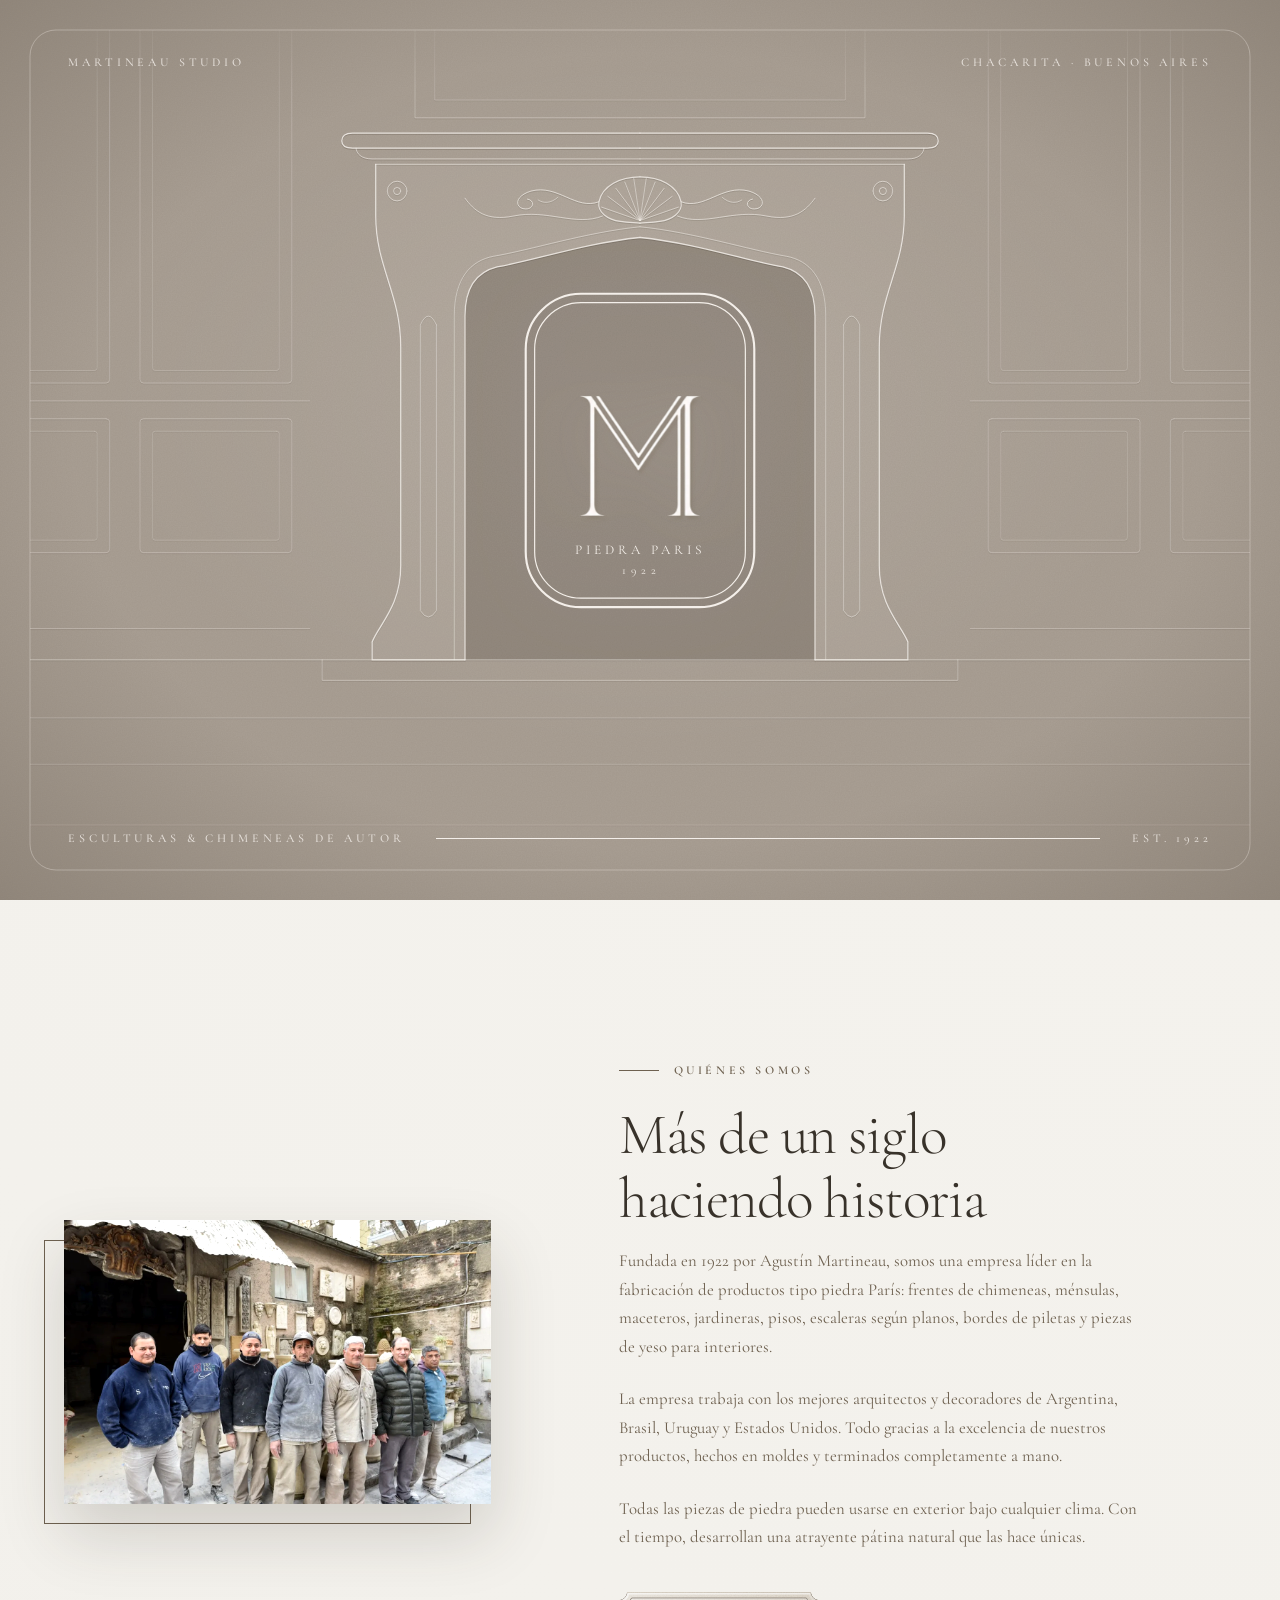
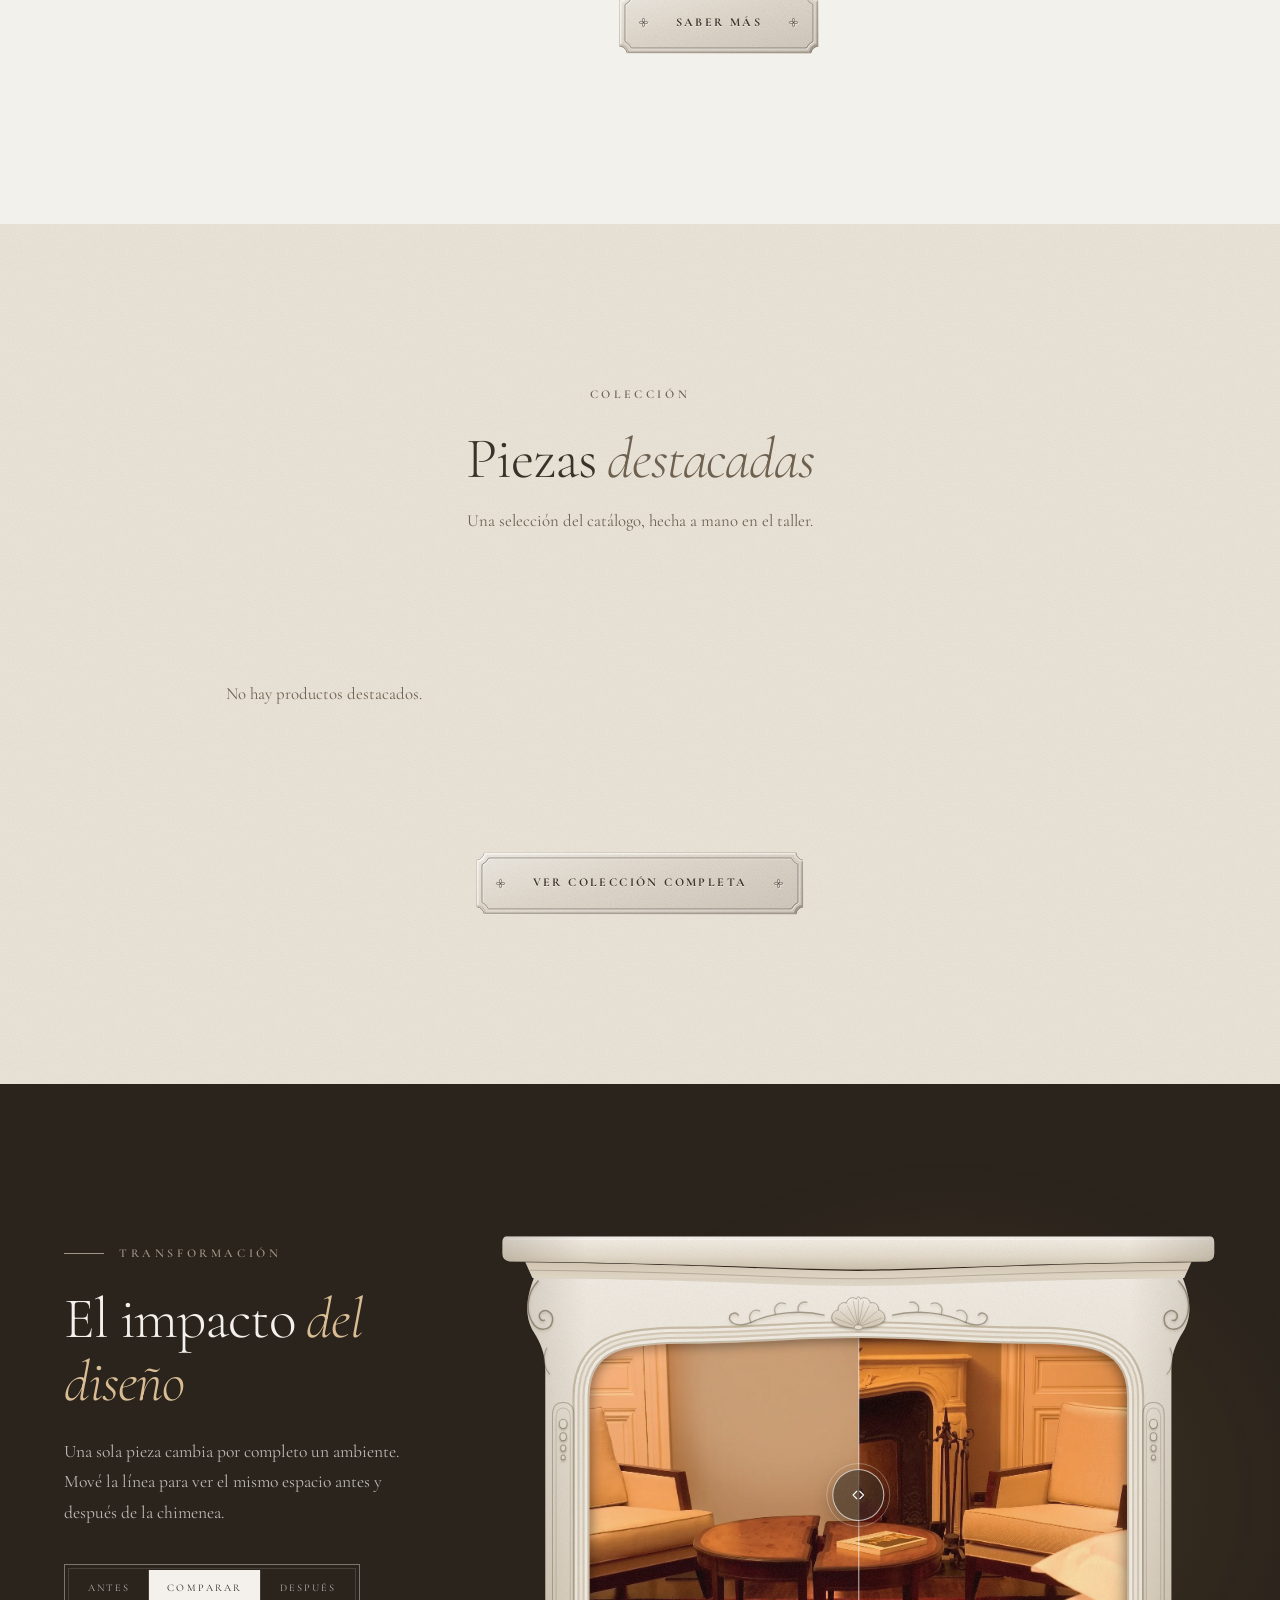
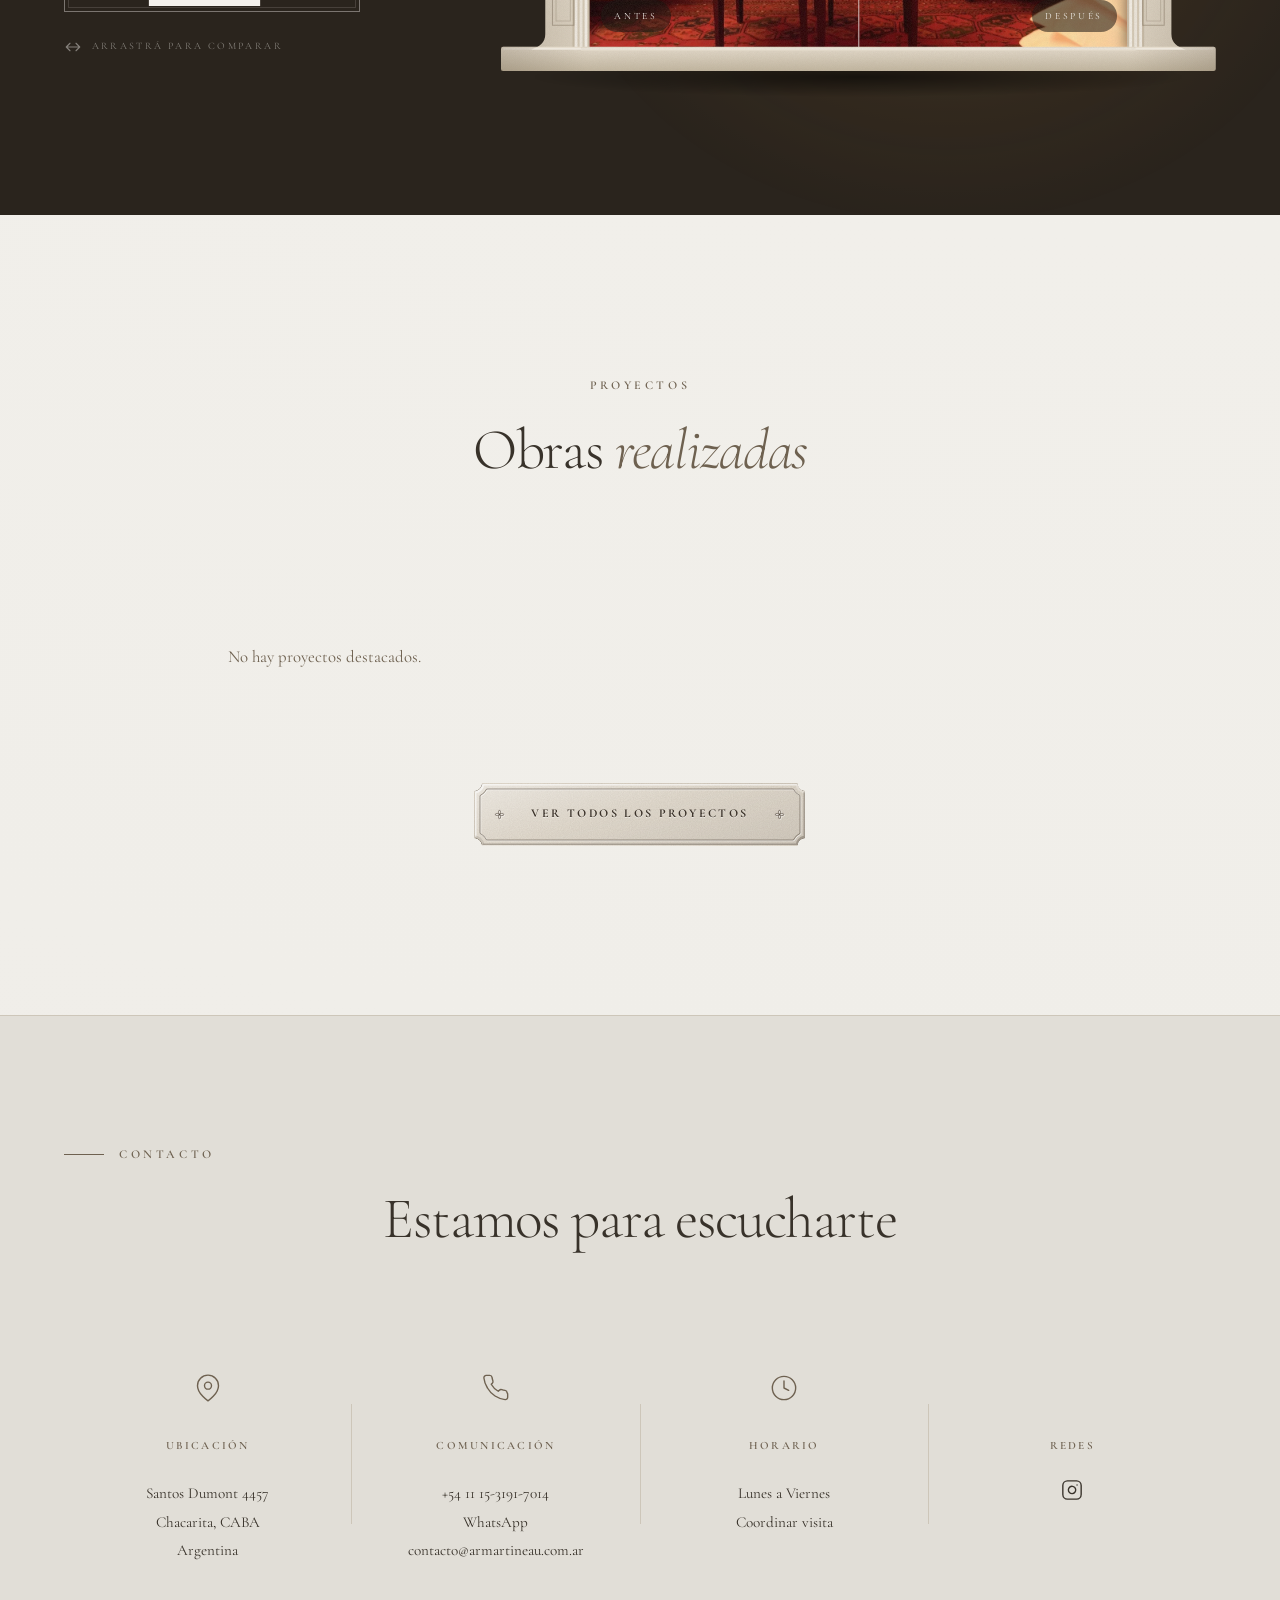
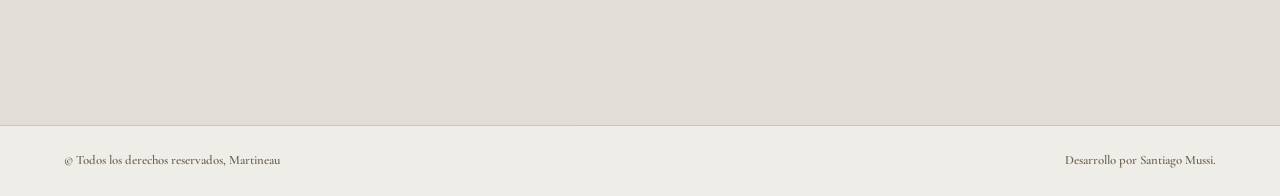
==== index.html @ 3bb23c1a "fuente" ====
<!DOCTYPE html>
<html lang="es">

<head>
  <meta charset="UTF-8">
  <meta name="viewport" content="width=device-width, initial-scale=1.0">
  <meta name="description"
    content="Estudio de diseño especializado en esculturas y chimeneas de autor. Diseño, fabricación e instalación de piezas únicas.">
  <title>Martineau Studio — Esculturas & Chimeneas de Autor</title>

  <!-- Favicon -->
  <link rel="icon" type="image/x-icon" href="/favicon.ico?v=2">
  <link rel="icon" type="image/png" sizes="32x32" href="/assets/favicon-32.png?v=2">
  <link rel="icon" type="image/png" sizes="16x16" href="/assets/favicon-16.png?v=2">
  <link rel="apple-touch-icon" sizes="180x180" href="/assets/apple-touch-icon.png?v=2">

  <!-- Fuentes -->
  <link rel="preconnect" href="https://fonts.googleapis.com">
  <link rel="preconnect" href="https://fonts.gstatic.com" crossorigin>
  <link
    href="https://fonts.googleapis.com/css2?family=Cormorant+Garamond:ital,wght@0,300;0,400;0,500;0,600;0,700;1,300;1,400;1,500;1,600;1,700&display=swap"
    rel="stylesheet">

  <!-- Estilos -->
  <link rel="stylesheet" href="styles.css?v=63">
  <meta author="Santiago Mussi" url="www.santimussi.com">
</head>

<body>
  <!-- Loader / Splash — "relieve": la pantalla es un bloque de piedra tallado.
       Las vetas/surcos (generados abajo según el tamaño de pantalla) nacen del logo
       y se abren hacia los bordes esquivándolo; la M se talla con un barrido de
       gubia y después toma volumen con su sombra. Al salir, el molde se abre. -->
  <div class="loader-wrapper">
    <div class="loader-panel loader-panel-l" aria-hidden="true"></div>
    <div class="loader-panel loader-panel-r" aria-hidden="true"></div>

    <svg class="loader-relief" aria-hidden="true"></svg>

    <svg class="loader-frame" aria-hidden="true">
      <rect class="lg-line" x="0" y="0" width="100%" height="100%" rx="26" pathLength="1" />
    </svg>

    <div class="loader-meta" aria-hidden="true">
      <span class="lm lm-tl">Martineau Studio</span>
      <span class="lm lm-tr">Chacarita · Buenos Aires</span>
      <div class="lm-bottom">
        <span class="lm lm-bl">Esculturas &amp; Chimeneas de Autor</span>
        <span class="lm-progress"><i></i></span>
        <span class="lm lm-br">Est. 1922</span>
      </div>
    </div>

    <div class="loader-mark">
      <svg class="loader-logo" viewBox="0 0 280 375" fill="none" stroke="#F4EFEA" stroke-linecap="round"
        stroke-linejoin="round" xmlns="http://www.w3.org/2000/svg" role="img"
        aria-label="Martineau — Piedra París 1922">
        <defs>
          <!-- Barrido de gubia: un frente diagonal de borde suave que descubre la M -->
          <linearGradient id="lgTallaGrad" gradientUnits="userSpaceOnUse" x1="-110" y1="0" x2="0" y2="0">
            <stop offset="0" stop-color="#fff" />
            <stop offset="1" stop-color="#fff" stop-opacity="0" />
          </linearGradient>
          <mask id="lgTallaMask" maskUnits="userSpaceOnUse" x="0" y="0" width="280" height="375">
            <g transform="rotate(-24 140 187)">
              <rect class="lg-talla" x="-1000" y="-200" width="1100" height="775" fill="url(#lgTallaGrad)" />
            </g>
          </mask>
          <!-- La sombra que le da volumen de relieve una vez tallada -->
          <filter id="lgSombra" x="-10%" y="-10%" width="120%" height="120%">
            <feColorMatrix type="matrix" values="0 0 0 0 0.24  0 0 0 0 0.2  0 0 0 0 0.15  0 0 0 0.6 0" />
            <feGaussianBlur stdDeviation="1.6" />
          </filter>
        </defs>
        <rect class="lg-line lg-frame-o" x="12" y="12" width="256" height="351" rx="62" pathLength="1"
          stroke-width="2.4" />
        <rect class="lg-line lg-frame-i" x="22" y="22" width="236" height="331" rx="52" pathLength="1"
          stroke-width="1.3" />
        <g mask="url(#lgTallaMask)">
          <image class="lg-m-sombra" href="assets/logo-m.webp?v=2" x="57.5" y="99.5" width="170" height="183"
            preserveAspectRatio="xMidYMid meet" filter="url(#lgSombra)" />
          <image class="lg-m-img" href="assets/logo-m.webp?v=2" x="55" y="96" width="170" height="183"
            preserveAspectRatio="xMidYMid meet" />
        </g>
        <text class="lg-cap lg-cap-name" x="141" y="303" text-anchor="middle" stroke="none" fill="#F4EFEA">PIEDRA
          PARIS</text>
        <text class="lg-cap lg-cap-year" x="142" y="326" text-anchor="middle" stroke="none" fill="#F4EFEA">1922</text>
      </svg>
    </div>
  </div>
  <script>
    /* Relieve del splash: una chimenea Luis XV de la casa dibujada en línea fina,
       en alzado, con la boiserie, el trumeau y el piso completando la pantalla.
       El logo queda dentro de la boca de la chimenea. Se genera según el tamaño
       de pantalla; las coordenadas están en unidades del logo (280 × 375),
       con el centro del logo en (0, 0). */
    (function () {
      var loader = document.querySelector('.loader-wrapper');
      var svg = loader && loader.querySelector('.loader-relief');
      if (!svg) return;
      var NS = 'http://www.w3.org/2000/svg';

      function nodo(padre, tag, attrs) {
        var el = document.createElementNS(NS, tag);
        for (var k in attrs) el.setAttribute(k, attrs[k]);
        padre.appendChild(el);
        return el;
      }

      function rr(x, y, w, h, r) {
        return 'M' + (x + r) + ' ' + y + 'H' + (x + w - r) + 'Q' + (x + w) + ' ' + y + ' ' + (x + w) + ' ' + (y + r) +
          'V' + (y + h - r) + 'Q' + (x + w) + ' ' + (y + h) + ' ' + (x + w - r) + ' ' + (y + h) +
          'H' + (x + r) + 'Q' + x + ' ' + (y + h) + ' ' + x + ' ' + (y + h - r) +
          'V' + (y + r) + 'Q' + x + ' ' + y + ' ' + (x + r) + ' ' + y + 'Z';
      }

      function build(animar) {
        var W = loader.clientWidth, H = loader.clientHeight;
        var lw = Math.min(Math.max(118, W * 0.34), 250);
        var k = lw / 280;
        var X = W / 2 / k + 20, Y = H / 2 / k + 20;

        svg.setAttribute('viewBox', '0 0 ' + W + ' ' + H);
        svg.classList.toggle('sin-anim', !animar);
        svg.textContent = '';

        var g = nodo(svg, 'g', { transform: 'translate(' + W / 2 + ' ' + H / 2 + ') scale(' + k + ')' });
        var der = nodo(g, 'g', {});
        var izq = nodo(g, 'g', { transform: 'scale(-1 1)' });

        // Todo es simétrico: se dibuja la mitad derecha y se espeja
        function linea(d, op, delay, dur, ancho) {
          [der, izq].forEach(function (lado) {
            var p = nodo(lado, 'path', {
              d: d, pathLength: 1, 'stroke-opacity': op, 'stroke-width': ancho || 1,
              'vector-effect': 'non-scaling-stroke'
            });
            p.style.animationDelay = delay + 's';
            if (dur) p.style.animationDuration = dur + 's';
          });
        }
        // Los rellenos van enteros (no espejados) para que no quede una junta al medio
        function relleno(d, color, delay) {
          var p = nodo(der, 'path', { d: d, fill: color, 'class': 'rl-fill' });
          p.style.animationDelay = delay + 's';
        }

        // — Pared: boiserie con paneles altos y bajos, zócalo y cornisa —
        var y0 = -700, yRail = -55;
        var yTop = Math.max(y0 + 20, -Y);
        for (var x = 390, i = 0; x < X; x += 204, i++) {
          var dl = 0.1 + i * 0.12;
          linea(rr(x, yTop, 170, yRail - 20 - yTop, 4), 0.3, dl, 1.6);
          linea(rr(x + 14, yTop + 14, 142, yRail - 48 - yTop, 3), 0.2, dl + 0.1, 1.6);
          linea(rr(x, yRail + 20, 170, 150, 4), 0.3, dl + 0.05, 1.4);
          linea(rr(x + 14, yRail + 34, 142, 122, 3), 0.2, dl + 0.15, 1.4);
        }
        linea('M370 ' + yRail + 'H' + X, 0.3, 0.05, 1.8);
        linea('M370 200H' + X, 0.3, 0.1, 1.8);
        if (-Y < y0) linea('M0 ' + y0 + 'H' + X + 'M0 ' + (y0 - 12) + 'H' + X, 0.3, 0.05, 1.8);

        // — Piso: el hogar y las tablas en perspectiva —
        linea('M0 235H' + X, 0.45, 0, 1.8);
        linea('M0 258H356V235', 0.4, 0.15, 1.2);
        [300, 352, 420, 505, 610, 740, 900].forEach(function (y, n) {
          if (y < Y) linea('M0 ' + y + 'H' + X, 0.22 - n * 0.02, 0.2 + n * 0.08, 1.8);
        });

        // — Trumeau (espejo) sobre la chimenea —
        linea('M0 -372H252V-760C252 -812 150 -806 62 -836C40 -843 20 -856 0 -856', 0.38, 0.35, 1.6);
        linea('M0 -392H230V-750C230 -792 140 -786 58 -812C38 -818 18 -830 0 -830', 0.24, 0.45, 1.6);

        // — Chimenea: volumen de piedra y boca más oscura —
        var boca = 'V-150C196 -185 180 -200 160 -205C120 -212 60 -232 0 -238' +
          'C-60 -232 -120 -212 -160 -205C-180 -200 -196 -185 -196 -150';
        relleno('M-296 -320H296V-262C296 -205 268 -175 268 -115V130C268 175 292 195 300 215V235H196' + boca +
          'V235H-300V215C-292 195 -268 175 -268 130V-115C-268 -175 -296 -205 -296 -262Z',
          'rgba(244, 239, 234, 0.09)', 1.1);
        relleno('M-196 235H196' + boca + 'Z', 'rgba(46, 38, 29, 0.16)', 1.1);

        // Repisa: tabla con canto redondeado, media caña y filete
        linea('M0 -355H322Q334 -355 334 -346Q334 -338 322 -338H0', 0.85, 0.3, 1.1, 1.3);
        linea('M0 -326H300C312 -326 318 -332 318 -338', 0.6, 0.4, 1);
        linea('M0 -320H296', 0.6, 0.45, 1);
        // Pierna: contorno exterior en S con el pie abierto
        linea('M296 -320V-262C296 -205 268 -175 268 -115V130C268 175 292 195 300 215V235H196', 0.85, 0.5, 1.2, 1.3);
        // Boca y su moldura paralela
        linea('M196 235V-150C196 -185 180 -200 160 -205C120 -212 60 -232 0 -238', 0.85, 0.55, 1.2, 1.3);
        linea('M208 235V-150C208 -192 190 -212 164 -217C122 -224 60 -244 0 -250', 0.5, 0.65, 1.2);
        // Panel rehundido de la pierna y roseta del capitel
        linea('M228 -140Q237 -160 246 -140V180Q237 194 228 180Z', 0.45, 0.8, 1.1);
        linea('M261 -290a11 11 0 1 0 22 0a11 11 0 1 0 -22 0M268 -290a4 4 0 1 0 8 0a4 4 0 1 0 -8 0', 0.6, 0.9, 0.9);

        // — Talla central: la venera (concha) con sus hojas de acanto —
        linea('M0 -306C22 -306 42 -296 46 -278C48 -266 36 -258 22 -256C12 -254 6 -255 0 -254', 0.8, 1.0, 0.9, 1.2);
        linea('M0 -257L7 -304M0 -257L17 -300M0 -257L27 -293M0 -257L36 -284M0 -257L43 -272', 0.55, 1.15, 0.8);
        linea('M46 -278C72 -268 92 -298 122 -290C142 -284 140 -270 128 -270C118 -270 118 -280 126 -281', 0.7, 1.2, 1);
        linea('M42 -262C72 -250 104 -270 142 -262C172 -256 186 -268 196 -282', 0.6, 1.3, 1);
        linea('M92 -283C100 -276 108 -276 114 -280', 0.5, 1.4, 0.7);
      }

      build(true);
      var t;
      window.addEventListener('resize', function () {
        clearTimeout(t);
        t = setTimeout(function () { build(false); }, 150);
      });
    })();
  </script>

  <!-- Header y Navegación -->
  <header class="site-header" id="header">
    <div class="container header-inner">

      <a href="#" class="logo" aria-label="Martineau Studio - Ir al inicio">
        <img src="assets/logo-wordmark.webp" alt="Martineau" width="680" height="127">
      </a>

      <!-- Menú Desktop -->
      <nav class="main-nav" aria-label="Navegación principal">
        <ul class="nav-list">
          <li><a href="nosotros" class="nav-link">Nosotros</a></li>
          <li class="nav-item has-dropdown">
            <a href="catalogo" class="nav-link">Catálogo</a>
            <ul class="nav-dropdown" data-nav-dropdown="producto"></ul>
          </li>
          <li class="nav-item has-dropdown">
            <a href="portfolio" class="nav-link">Portfolio</a>
            <ul class="nav-dropdown" data-nav-dropdown="proyecto"></ul>
          </li>
          <li><a href="#contacto" class="nav-link">Contacto</a></li>
        </ul>
      </nav>

      <!-- Botón Menú Móvil -->
      <button class="nav-toggle" aria-label="Abrir menú de navegación" aria-expanded="false">
        <span class="hamburger-line"></span>
        <span class="hamburger-line"></span>
        <span class="hamburger-line"></span>
      </button>
    </div>

    <!-- Menú Móvil Overlay -->
    <nav class="mobile-nav" aria-label="Navegación móvil" aria-hidden="true">
      <ul class="mobile-nav-list">
        <li><a href="nosotros" class="mobile-nav-link">Nosotros</a></li>
        <li class="mobile-nav-item has-dropdown">
          <div class="mobile-nav-row">
            <a href="catalogo" class="mobile-nav-link">Catálogo</a>
            <button type="button" class="mobile-nav-chevron" aria-label="Ver categorías" aria-expanded="false">
              <svg xmlns="http://www.w3.org/2000/svg" viewBox="0 0 24 24" fill="none" stroke="currentColor" stroke-width="1.5" stroke-linecap="round" stroke-linejoin="round"><polyline points="6 9 12 15 18 9"></polyline></svg>
            </button>
          </div>
          <ul class="mobile-nav-dropdown" data-nav-dropdown="producto"></ul>
        </li>
        <li class="mobile-nav-item has-dropdown">
          <div class="mobile-nav-row">
            <a href="portfolio" class="mobile-nav-link">Portfolio</a>
            <button type="button" class="mobile-nav-chevron" aria-label="Ver categorías de proyectos" aria-expanded="false">
              <svg xmlns="http://www.w3.org/2000/svg" viewBox="0 0 24 24" fill="none" stroke="currentColor" stroke-width="1.5" stroke-linecap="round" stroke-linejoin="round"><polyline points="6 9 12 15 18 9"></polyline></svg>
            </button>
          </div>
          <ul class="mobile-nav-dropdown" data-nav-dropdown="proyecto"></ul>
        </li>
        <li><a href="#contacto" class="mobile-nav-link">Contacto</a></li>
      </ul>
    </nav>
  </header>


  <!-- Sección Hero -->
  <section class="hero" id="inicio">
    <div class="hero-slides" aria-hidden="true">
      <div class="hero-slide is-active">
        <img src="assets/ImgsPrincipales/portada/hero-portada-1.webp" alt="" loading="eager" fetchpriority="high">
      </div>
      <div class="hero-slide">
        <img src="assets/ImgsPrincipales/portada/hero-portada-2.webp" alt="" fetchpriority="low">
      </div>
      <div class="hero-slide">
        <img src="assets/ImgsPrincipales/portada/hero-portada-4.webp" alt="" fetchpriority="low">
      </div>
      <div class="hero-slide">
        <img src="assets/ImgsPrincipales/portada/hero-portada-5.webp" alt="" fetchpriority="low">
      </div>
    </div>
    <div class="hero-overlay" aria-hidden="true"></div>

    <div class="hero-content">
      <p class="hero-subtitle reveal">Esculturas & Chimeneas de Autor</p>
      <h1 class="hero-title reveal">
        Las piezas están hechas<br>
        para durar toda una vida
      </h1>
      <a href="#catalogo" class="btn btn-outline-light reveal">
        Explorar Colección
      </a>
    </div>

    <!-- Indicador de Scroll -->
    <div class="scroll-indicator" aria-hidden="true">
      <span class="scroll-line"></span>
    </div>
  </section>


  <!-- Sección El Estudio -->
  <section class="about section" id="nosotros">
    <div class="container">

      <div class="about-grid">
        <!-- Columna de Imagen -->
        <div class="about-image reveal">
          <div class="about-image-wrapper">
            <img src="assets/taller-equipo2.webp" alt="Equipo de Martineau en el taller, rodeado de moldes y relieves"
              loading="lazy">
          </div>
        </div>

        <!-- Columna de Texto -->
        <div class="about-text">
          <span class="section-label reveal">Quiénes somos</span>
          <h2 class="reveal">Más de un siglo<br>haciendo historia</h2>
          <p class="reveal">
            Fundada en 1922 por Agustín Martineau, somos una empresa líder en la fabricación de productos tipo piedra
            París: frentes de chimeneas, ménsulas, maceteros, jardineras, pisos, escaleras según planos, bordes de
            piletas y piezas de yeso para interiores.
          </p>
          <p class="reveal">
            La empresa trabaja con los mejores arquitectos y decoradores de Argentina, Brasil, Uruguay y Estados Unidos.
            Todo gracias a la excelencia de nuestros productos, hechos en moldes y terminados completamente a mano.
          </p>
          <p class="reveal">
            Todas las piezas de piedra pueden usarse en exterior bajo cualquier clima. Con el tiempo, desarrollan una
            atrayente pátina natural que las hace únicas.
          </p>
          <div class="reveal" style="margin-top: 2.5rem;">
            <a href="nosotros" class="btn">Saber más</a>
          </div>
        </div>
      </div>

    </div>
  </section>


  <!-- Catálogo de Productos -->
  <section class="catalog vitrina-seccion section" id="catalogo">
    <div class="container">

      <div class="section-header reveal">
        <span class="section-label">Colección</span>
        <h2>Piezas <em>destacadas</em></h2>
        <p class="section-subtitle">Una selección del catálogo, hecha a mano en el taller.</p>
      </div>

      <!-- Vitrina: se rellena con productos destacados vía JS -->
      <div class="vitrina" id="home-catalog-grid">
        <div class="grid-loading">
          <span class="spinner"></span>
          <p>Cargando catálogo…</p>
        </div>
      </div>

      <div class="section-footer reveal" style="text-align: center; margin-top: 6rem;">
        <a href="catalogo" class="btn">Ver colección completa</a>
      </div>
    </div>
  </section>


  <!-- Sección Antes y Después -->
  <section class="before-after section" id="transformacion">
    <div class="container ba-layout">

      <div class="ba-texto">
        <span class="section-label reveal">Transformación</span>
        <h2 class="reveal">El impacto <em>del diseño</em></h2>
        <p class="ba-lead reveal">Una sola pieza cambia por completo un ambiente. Mové la línea para ver el mismo espacio antes y después de la chimenea.</p>

        <div class="ba-botones reveal" role="group" aria-label="Comparar antes y después">
          <button type="button" class="ba-boton" data-ba-ir="100">Antes</button>
          <button type="button" class="ba-boton is-activo" data-ba-ir="50">Comparar</button>
          <button type="button" class="ba-boton" data-ba-ir="0">Después</button>
        </div>

        <p class="ba-ayuda reveal">
          <svg xmlns="http://www.w3.org/2000/svg" viewBox="0 0 24 24" fill="none" stroke="currentColor" stroke-width="1.5" stroke-linecap="round" stroke-linejoin="round" aria-hidden="true"><path d="M8 7l-5 5 5 5M16 7l5 5-5 5M3 12h18" /></svg>
          Arrastrá para comparar
        </p>
      </div>

      <div class="ba-marco reveal">
        <div class="ba-container" tabindex="0" role="slider" aria-label="Comparar antes y después"
          aria-valuemin="0" aria-valuemax="100" aria-valuenow="50">
          <!-- Después (fondo) -->
          <div class="ba-image ba-before">
            <img src="assets/ImgsPrincipales/despuesChimenea.webp" alt="El ambiente con la chimenea Martineau encendida" loading="lazy">
          </div>
          <!-- Antes (encima, se recorta desde la izquierda) -->
          <div class="ba-image ba-after">
            <div class="ba-after-inner">
              <img src="assets/ImgsPrincipales/antesChimenea.webp" alt="El mismo ambiente antes, con la pared vacía" loading="lazy">
            </div>
          </div>

          <span class="ba-etiqueta ba-etiqueta--antes" aria-hidden="true">Antes</span>
          <span class="ba-etiqueta ba-etiqueta--despues" aria-hidden="true">Después</span>

          <div class="ba-slider" aria-hidden="true">
            <div class="ba-slider-line"></div>
            <div class="ba-slider-button">
              <svg xmlns="http://www.w3.org/2000/svg" viewBox="0 0 24 24" fill="none" stroke="currentColor"
                stroke-width="1.5" stroke-linecap="round" stroke-linejoin="round">
                <path d="M10 17l-5-5 5-5M14 17l5-5-5-5" />
              </svg>
            </div>
          </div>
        </div>
        <!-- Chimenea Luis XV tallada: va encima de la foto, con la boca calada -->
        <svg class="ba-chimenea" viewBox="0 0 1000 620" preserveAspectRatio="xMidYMid meet" aria-hidden="true" xmlns="http://www.w3.org/2000/svg">
          <defs>
            <linearGradient id="chPiedra" x1="0" y1="0" x2="0" y2="1">
              <stop offset="0" stop-color="#F3EEE6" />
              <stop offset="1" stop-color="#DCD2C1" />
            </linearGradient>
            <linearGradient id="chRepisa" x1="0" y1="0" x2="0" y2="1">
              <stop offset="0" stop-color="#F7F3EC" />
              <stop offset="0.6" stop-color="#E6DDCE" />
              <stop offset="1" stop-color="#CDC1AD" />
            </linearGradient>
            <linearGradient id="chCornisa" x1="0" y1="0" x2="0" y2="1">
              <stop offset="0" stop-color="#D2C6B2" />
              <stop offset="1" stop-color="#E4DBCC" />
            </linearGradient>
            <linearGradient id="chBase" x1="0" y1="0" x2="0" y2="1">
              <stop offset="0" stop-color="#E6DDCE" />
              <stop offset="1" stop-color="#C2B6A0" />
            </linearGradient>
            <linearGradient id="chLados" x1="0" y1="0" x2="1" y2="0">
              <stop offset="0" stop-color="#5C4E3A" stop-opacity="0.22" />
              <stop offset="0.12" stop-color="#5C4E3A" stop-opacity="0" />
              <stop offset="0.88" stop-color="#5C4E3A" stop-opacity="0" />
              <stop offset="1" stop-color="#5C4E3A" stop-opacity="0.22" />
            </linearGradient>
            <linearGradient id="chConcha" x1="0" y1="0" x2="0" y2="1">
              <stop offset="0" stop-color="#F7F3EC" />
              <stop offset="1" stop-color="#D3C8B5" />
            </linearGradient>
            <filter id="chGrano" x="0" y="0" width="100%" height="100%">
              <feTurbulence type="fractalNoise" baseFrequency="0.9" numOctaves="3" stitchTiles="stitch" />
              <feColorMatrix values="0 0 0 0 .36 0 0 0 0 .3 0 0 0 0 .23 0 0 0 .55 0" />
            </filter>
            <filter id="chRelieve" x="-20%" y="-20%" width="140%" height="160%">
              <feDropShadow dx="0" dy="2" stdDeviation="1.6" flood-color="#4A3C2A" flood-opacity="0.4" />
            </filter>
            <filter id="chDifuso" x="-10%" y="-10%" width="120%" height="120%">
              <feGaussianBlur stdDeviation="9" />
            </filter>
            <clipPath id="chHueco">
              <path d="M112 592V236C112 196 130 168 170 158C200 151 230 150 260 150C340 150 420 142 500 142C580 142 660 150 740 150C770 150 800 151 830 158C870 168 888 196 888 236V592Z" />
            </clipPath>
            <clipPath id="chPiedraForma">
              <path d="M8 12H992Q998 12 998 20V36Q998 45 988 47C700 50 600 58 500 58C400 58 300 50 12 47Q2 45 2 36V20Q2 12 8 12Z" />
              <path clip-rule="evenodd" d="M46 70H954C962 92 970 120 954 146C944 162 938 176 938 200V568C938 580 946 586 958 590H42C54 586 62 580 62 568V200C62 176 56 162 46 146C30 120 38 92 46 70ZM112 592V236C112 196 130 168 170 158C200 151 230 150 260 150C340 150 420 142 500 142C580 142 660 150 740 150C770 150 800 151 830 158C870 168 888 196 888 236V592Z" />
              <rect x="0" y="586" width="1000" height="34" />
            </clipPath>
          </defs>

          <!-- Sombra interior de la boca, sobre la foto -->
          <g clip-path="url(#chHueco)">
            <path d="M112 592V236C112 196 130 168 170 158C200 151 230 150 260 150C340 150 420 142 500 142C580 142 660 150 740 150C770 150 800 151 830 158C870 168 888 196 888 236V592" fill="none" stroke="#120D08" stroke-opacity="0.5" stroke-width="28" filter="url(#chDifuso)" />
          </g>

          <!-- Cuerpo con la boca calada -->
          <path fill="url(#chPiedra)" fill-rule="evenodd" d="M46 70H954C962 92 970 120 954 146C944 162 938 176 938 200V568C938 580 946 586 958 590H42C54 586 62 580 62 568V200C62 176 56 162 46 146C30 120 38 92 46 70ZM112 592V236C112 196 130 168 170 158C200 151 230 150 260 150C340 150 420 142 500 142C580 142 660 150 740 150C770 150 800 151 830 158C870 168 888 196 888 236V592Z" />

          <!-- Molduras escalonadas siguiendo la boca -->
          <g fill="none" stroke-linejoin="round">
            <path d="M112 592V236C112 196 130 168 170 158C200 151 230 150 260 150C340 150 420 142 500 142C580 142 660 150 740 150C770 150 800 151 830 158C870 168 888 196 888 236V592" stroke="#C9BDA8" stroke-width="24" />
            <path d="M112 592V236C112 196 130 168 170 158C200 151 230 150 260 150C340 150 420 142 500 142C580 142 660 150 740 150C770 150 800 151 830 158C870 168 888 196 888 236V592" stroke="#F4EFE7" stroke-width="18" />
            <path d="M112 592V236C112 196 130 168 170 158C200 151 230 150 260 150C340 150 420 142 500 142C580 142 660 150 740 150C770 150 800 151 830 158C870 168 888 196 888 236V592" stroke="#D6CBB8" stroke-width="10" />
            <path d="M112 592V236C112 196 130 168 170 158C200 151 230 150 260 150C340 150 420 142 500 142C580 142 660 150 740 150C770 150 800 151 830 158C870 168 888 196 888 236V592" stroke="#EFE9DF" stroke-width="4" />
          </g>

          <!-- Cornisa bajo la repisa -->
          <path fill="url(#chCornisa)" d="M34 48C300 51 400 60 500 60C600 60 700 51 966 48L956 70C700 73 600 81 500 81C400 81 300 73 44 70Z" />
          <path fill="none" stroke="#5C4E3A" stroke-opacity="0.35" stroke-width="1.2" d="M40 59C300 62 400 71 500 71C600 71 700 62 960 59" />

          <!-- Repisa de frente curvo -->
          <path fill="url(#chRepisa)" d="M8 12H992Q998 12 998 20V36Q998 45 988 47C700 50 600 58 500 58C400 58 300 50 12 47Q2 45 2 36V20Q2 12 8 12Z" />
          <path fill="none" stroke="#FFFFFF" stroke-opacity="0.8" stroke-width="1.2" d="M10 16H990" />

          <!-- Jambas: paneles hundidos con guirnalda colgante -->
          <g id="chJamba" fill="none" stroke="#5C4E3A" stroke-opacity="0.38" stroke-width="1.4">
            <path d="M72 262Q72 244 87 244Q102 244 102 262V556H72Z" />
            <path d="M77 266Q77 252 87 252Q97 252 97 266V550H77Z" stroke-opacity="0.22" />
            <g fill="#EDE6DA" stroke-opacity="0.45" filter="url(#chRelieve)">
              <ellipse cx="87" cy="274" rx="5.5" ry="6.5" />
              <ellipse cx="87" cy="292" rx="4.5" ry="5.5" />
              <ellipse cx="87" cy="308" rx="3.6" ry="4.4" />
              <ellipse cx="87" cy="321" rx="2.8" ry="3.4" />
            </g>
          </g>
          <use href="#chJamba" transform="translate(1000 0) scale(-1 1)" />

          <!-- Ménsulas con volutas arriba de las jambas -->
          <g id="chVoluta" filter="url(#chRelieve)">
            <path d="M52 74C36 90 34 116 44 132C52 146 70 144 72 130C74 118 62 112 56 118C51 123 55 131 61 129" fill="none" stroke="#5C4E3A" stroke-opacity="0.55" stroke-width="2" stroke-linecap="round" />
            <path d="M64 168C58 180 60 196 68 204" fill="none" stroke="#5C4E3A" stroke-opacity="0.4" stroke-width="1.6" stroke-linecap="round" />
          </g>
          <use href="#chVoluta" transform="translate(1000 0) scale(-1 1)" />

          <!-- Concha tallada y volutas con hojas a los costados -->
          <g filter="url(#chRelieve)">
            <g fill="none" stroke="#5C4E3A" stroke-opacity="0.5" stroke-width="1.8" stroke-linecap="round" transform="translate(0 14)">
              <path d="M452 108C420 100 380 104 350 118C336 124 324 122 320 114C318 106 328 102 332 108" />
              <path d="M350 118C344 108 352 98 362 102M384 106C380 96 388 88 398 92M416 102C414 94 420 88 428 90" stroke-opacity="0.38" />
              <path d="M548 108C580 100 620 104 650 118C664 124 676 122 680 114C682 106 672 102 668 108" />
              <path d="M650 118C656 108 648 98 638 102M616 106C620 96 612 88 602 92M584 102C586 94 580 88 572 90" stroke-opacity="0.38" />
            </g>
            <g transform="translate(458 94) scale(0.7)">
              <path d="M60 66C40 66 14 60 8 50 4 40 12 30 20 30 18 20 28 12 36 16 38 6 50 2 56 8 58 2 62 2 64 8 70 2 82 6 84 16 92 12 102 20 100 30 108 30 116 40 112 50 106 60 80 66 60 66Z" fill="url(#chConcha)" stroke="#5C4E3A" stroke-opacity="0.55" stroke-width="1.4" />
              <path d="M60 64L14 46M60 64L24 33M60 64L38 21M60 64L50 12M60 64V9M60 64L70 12M60 64L82 21M60 64L96 33M60 64L106 46" fill="none" stroke="#5C4E3A" stroke-opacity="0.42" stroke-width="1.2" stroke-linecap="round" />
              <ellipse cx="60" cy="64" rx="8" ry="4.5" fill="#EAE3D7" stroke="#5C4E3A" stroke-opacity="0.5" stroke-width="1.2" />
            </g>
          </g>

          <!-- Base (hogar) -->
          <rect x="0" y="586" width="1000" height="34" rx="3" fill="url(#chBase)" />
          <path d="M3 589H997" stroke="#FFFFFF" stroke-opacity="0.7" stroke-width="1.2" />

          <!-- Grano de piedra y sombreado de los costados -->
          <g clip-path="url(#chPiedraForma)">
            <rect width="1000" height="620" filter="url(#chGrano)" opacity="0.28" />
            <rect width="1000" height="620" fill="url(#chLados)" />
          </g>
        </svg>
      </div>

    </div>
  </section>

  <!-- Portfolio / Proyectos -->
  <section class="portfolio section" id="portfolio">
    <div class="container">

      <div class="section-header reveal">
        <span class="section-label">Proyectos</span>
        <h2>Obras <em>realizadas</em></h2>
      </div>

      <!-- Índice de obras: se rellena con JS -->
      <div class="obras" id="home-portfolio-grid">
        <div class="grid-loading">
          <span class="spinner"></span>
          <p>Cargando proyectos…</p>
        </div>
      </div>

      <div class="section-footer reveal" style="text-align: center; margin-top: 4rem;">
        <a href="portfolio" class="btn">Ver todos los proyectos</a>
      </div>
    </div>
  </section>


  <!-- Sección Contacto -->
  <section class="contact section" id="contacto">
    <div class="container">

      <div class="contact-header reveal">
        <span class="section-label">Contacto</span>
        <h2>Estamos para escucharte</h2>
      </div>

      <div class="contact-blocks reveal">

        <div class="contact-block">
          <span class="contact-block-icon" aria-hidden="true">
            <svg xmlns="http://www.w3.org/2000/svg" viewBox="0 0 24 24" fill="none" stroke="currentColor"
              stroke-width="1.2" stroke-linecap="round" stroke-linejoin="round">
              <path d="M21 10c0 7-9 13-9 13S3 17 3 10a9 9 0 0 1 18 0z" />
              <circle cx="12" cy="10" r="3" />
            </svg>
          </span>
          <h3>Ubicación</h3>
          <p>
            Santos Dumont 4457 <br>
            Chacarita, CABA<br>
            Argentina
          </p>
        </div>

        <div class="contact-block-divider" aria-hidden="true"></div>

        <div class="contact-block">
          <span class="contact-block-icon" aria-hidden="true">
            <svg xmlns="http://www.w3.org/2000/svg" viewBox="0 0 24 24" fill="none" stroke="currentColor"
              stroke-width="1.2" stroke-linecap="round" stroke-linejoin="round">
              <path
                d="M22 16.92v3a2 2 0 0 1-2.18 2 19.79 19.79 0 0 1-8.63-3.07A19.5 19.5 0 0 1 4.69 12 19.79 19.79 0 0 1 1.63 3.4 2 2 0 0 1 3.6 1.22h3a2 2 0 0 1 2 1.72c.127.96.361 1.903.7 2.81a2 2 0 0 1-.45 2.11L7.91 8.78a16 16 0 0 0 6 6l.95-.95a2 2 0 0 1 2.11-.45c.907.339 1.85.573 2.81.7A2 2 0 0 1 21.49 16l.43.92z" />
            </svg>
          </span>
          <h3>Comunicación</h3>
          <p>
            <a href="tel:+541131917014">+54 11 15-3191-7014</a><br>
            <a href="https://wa.me/5491131917014" target="_blank" rel="noopener">WhatsApp</a><br>
            <a href="mailto:info@martineau.studio">contacto@armartineau.com.ar</a>
          </p>
        </div>

        <div class="contact-block-divider" aria-hidden="true"></div>

        <div class="contact-block">
          <span class="contact-block-icon" aria-hidden="true">
            <svg xmlns="http://www.w3.org/2000/svg" viewBox="0 0 24 24" fill="none" stroke="currentColor"
              stroke-width="1.2" stroke-linecap="round" stroke-linejoin="round">
              <circle cx="12" cy="12" r="10" />
              <polyline points="12 6 12 12 16 14" />
            </svg>
          </span>
          <h3>Horario</h3>
          <p>
            Lunes a Viernes<br>
            Coordinar visita
          </p>
        </div>

        <div class="contact-block-divider" aria-hidden="true"></div>

        <div class="contact-block">
          <span class="contact-block-icon" aria-hidden="true"></span>
          <h3>Redes</h3>
          <div class="contact-social">
            <a href="https://www.instagram.com/armartineau/" class="social-link" aria-label="Instagram" target="_blank"
              rel="noopener">
              <svg xmlns="http://www.w3.org/2000/svg" viewBox="0 0 24 24" fill="none" stroke="currentColor"
                stroke-width="1.5" stroke-linecap="round" stroke-linejoin="round" width="22" height="22">
                <rect x="2" y="2" width="20" height="20" rx="5" ry="5" />
                <path d="M16 11.37A4 4 0 1 1 12.63 8 4 4 0 0 1 16 11.37z" />
                <line x1="17.5" y1="6.5" x2="17.51" y2="6.5" />
              </svg>
            </a>
          </div>
        </div>

      </div>
    </div>
  </section>


  <!-- Footer -->
  <footer class="site-footer">
    <div class="container footer-inner">
      <p class="footer-copy">
        &copy; Todos los derechos reservados, Martineau
      </p>
      <p class="footer-credit">
        Desarrollo por Santiago Mussi.
      </p>
    </div>
  </footer>

  <!-- Scripts -->
  <!-- Store compartido (capa de datos / simulación) -->
  <script src="store.js?v=8"></script>

  <script>

    document.addEventListener('DOMContentLoaded', async () => {
      await Store.init();
      renderDestacados();
      renderNavCategorias();
    });

    function renderDestacados() {
      const nombreCategoria = (slug, tipo) => {
        const cat = Store.getCategorias(tipo).find(c => c.slug === slug);
        return capitalizar(cat ? cat.nombre : (slug || '').replace(/-/g, ' '));
      };
      const dosDigitos = n => String(n).padStart(2, '0');

      // Vitrina de productos: cada pieza en su hornacina
      const grid = document.getElementById('home-catalog-grid');
      const destacados = Store.getProductosDestacados().slice(0, 8);

      if (destacados.length === 0) {
        grid.innerHTML = '<p class="vitrina-vacia">No hay productos destacados.</p>';
      } else {
        grid.innerHTML = destacados.map((producto, i) => `
          <a href="producto?id=${producto.id}" class="nicho" style="--i:${i % 4}">
            <div class="nicho-arco">
              <div class="nicho-foto">
                <img src="${escapeHtml(producto.imagen)}" alt="${escapeHtml(producto.titulo)}" loading="lazy" decoding="async">
                <span class="nicho-velo" aria-hidden="true"></span>
              </div>
            </div>
            <div class="nicho-placa">
              <span class="nicho-num">Nº ${dosDigitos(i + 1)}</span>
              <h3 class="nicho-titulo">${escapeHtml(producto.titulo)}</h3>
              <span class="nicho-cat">${escapeHtml(nombreCategoria(producto.categoria, 'producto'))}</span>
              <span class="nicho-ver">Ver pieza <span aria-hidden="true">&rarr;</span></span>
            </div>
          </a>
        `).join('');
      }

      // Índice de obras: foto grande en arco + lista numerada
      const gridProyectos = document.getElementById('home-portfolio-grid');
      const proyectos = Store.getProyectosDestacados().slice(0, 6);

      if (proyectos.length === 0) {
        gridProyectos.innerHTML = '<p class="vitrina-vacia">No hay proyectos destacados.</p>';
      } else {
        const meta = p => [nombreCategoria(p.categoria, 'proyecto'), p.ubicacion, p.anio]
          .filter(Boolean).map(escapeHtml).join(' · ');

        gridProyectos.innerHTML = `
          <div class="obras-escena">
            <div class="obras-arco">
              ${proyectos.map((p, i) => `
                <a href="proyecto?id=${p.id}" class="obras-foto${i === 0 ? ' is-active' : ''}" tabindex="-1" aria-hidden="${i === 0 ? 'false' : 'true'}">
                  <img src="${escapeHtml(p.imagen)}" alt="${escapeHtml(p.titulo)}" ${i === 0 ? '' : 'loading="lazy"'} decoding="async">
                </a>
              `).join('')}
            </div>
            <div class="obras-contador" aria-hidden="true">
              <span class="obras-contador-actual">01</span>
              <span class="obras-contador-total">/ ${dosDigitos(proyectos.length)}</span>
            </div>
          </div>
          <ol class="obras-lista">
            ${proyectos.map((p, i) => `
              <li>
                <a href="proyecto?id=${p.id}" class="obras-item${i === 0 ? ' is-active' : ''}" data-i="${i}" style="--i:${i}">
                  <span class="obras-num">${dosDigitos(i + 1)}</span>
                  <span class="obras-texto">
                    <span class="obras-nombre">${escapeHtml(p.titulo)}</span>
                    <span class="obras-meta">${meta(p)}</span>
                  </span>
                  <span class="obras-flecha" aria-hidden="true">&rarr;</span>
                  <span class="obras-barra" aria-hidden="true"></span>
                </a>
              </li>
            `).join('')}
          </ol>
        `;
      }

      if (window.initScrollReveal) window.initScrollReveal();
      if (window.initVitrina) window.initVitrina();
      if (window.initObras) window.initObras();
    }

    function capitalizar(str) {
      return str ? str.charAt(0).toUpperCase() + str.slice(1) : '';
    }
  </script>

  <script src="buscador.js?v=2"></script>
  <script src="script.js?v=23"></script>
  <!-- WhatsApp Floating Button -->
  <a href="https://wa.me/5491131917014" class="whatsapp-float" target="_blank" rel="noopener noreferrer"
    aria-label="Contactar por WhatsApp">
    <div class="whatsapp-pulse"></div>
    <div class="whatsapp-icon-wrapper">
      <svg class="whatsapp-icon" xmlns="http://www.w3.org/2000/svg" viewBox="0 0 448 512">
        <path fill="currentColor"
          d="M380.9 97.1C339 55.1 283.2 32 223.9 32c-122.4 0-222 99.6-222 222 0 39.1 10.2 77.3 29.6 111L0 480l117.7-30.9c32.4 17.7 68.9 27 106.1 27h.1c122.3 0 224.1-99.6 224.1-222 0-59.3-25.2-115-67.1-157zM223.9 414.8c-32 0-63.1-8.4-90.6-24.3l-6.5-3.8-67.4 17.7 18-65.7-4.2-6.7c-17.5-27.9-26.7-60.2-26.7-93.1 0-103.5 84.3-187.8 187.9-187.8 50.1 0 97.2 19.5 132.6 55 35.4 35.4 55 82.5 55 132.7 0 103.5-84.3 187.8-187.9 187.8zm102.7-140.2c-5.6-2.8-33.4-16.5-38.6-18.4-5.2-1.9-9-2.8-12.8 2.8-3.8 5.6-14.7 18.4-18 22.1-3.3 3.8-6.6 4.2-12.2 1.4-5.6-2.8-23.8-8.8-45.3-27.9-16.7-14.9-28-33.3-31.3-38.9-3.3-5.6-.4-8.6 2.4-11.4 2.5-2.5 5.6-6.6 8.4-9.9 2.8-3.3 3.8-5.6 5.6-9.4 1.9-3.8.9-7.1-.4-9.9-1.4-2.8-12.8-30.9-17.5-42.3-4.6-11.1-9.3-9.6-12.8-9.8-3.3-.2-7.1-.2-10.9-.2-3.8 0-9.9 1.4-15.2 7.1-5.2 5.6-20 19.5-20 47.4 0 27.9 20.4 55 23.3 58.8 2.8 3.8 40 61.1 96.9 85.6 13.5 5.8 24.1 9.3 32.3 11.9 13.6 4.3 26 3.7 35.8 2.2 11-1.7 33.4-13.6 38.1-26.8 4.7-13.2 4.7-24.5 3.3-26.8-1.4-2.3-5.2-3.8-10.8-6.6z" />
      </svg>
    </div>
    <span class="whatsapp-text">¡Hablemos!</span>
  </a>
</body>

</html>
---- styles.css ----
/* Reset y Variables Base - Premium Warm Light Theme */
:root {
  /* Paleta base (neutros cálidos: taupe, beige y piedra) */
  --dusty-taupe: #897B6B;
  --khaki-beige: #B8B0A3;
  --dust-grey: #E1DED7;
  --stone-brown: #6E6150;
  --dusty-taupe-2: #A19585;

  /* Semánticos - tema claro cálido */
  --color-bg: #EFEDE8;              /* papel cálido (tinte claro de dust-grey) */
  --color-bg-alt: var(--dust-grey); /* secciones alternas */
  --color-text: #38322A;            /* espresso: stone-brown oscurecido para lectura */
  --color-text-muted: var(--stone-brown);
  --color-text-light: var(--dusty-taupe);
  --color-accent: var(--stone-brown);
  --color-accent-dark: #574B3C;
  --color-border: #CDC6B9;
  --color-white: #FFFFFF;
  --color-black: #2A241D;
  --color-overlay: rgba(42, 36, 29, 0.6);

  /* Texto y detalles sobre imágenes / héroes oscuros */
  --ink-on-dark: #F4F1ED;
  --ink-on-dark-muted: #C9BCA9;

  /* Gradientes Premium */
  --grad-accent: linear-gradient(135deg, var(--dusty-taupe-2) 0%, var(--stone-brown) 100%);
  --grad-dark: radial-gradient(circle at top right, #F5F3EE 0%, var(--color-bg) 100%);

  /* Tipografías — Cormorant Garamond en toda la página */
  --font-sans: 'Cormorant Garamond', 'Didot', 'Bodoni MT', 'Playfair Display', Georgia, 'Times New Roman', serif;
  --font-serif: 'Cormorant Garamond', 'Didot', 'Bodoni MT', 'Playfair Display', Georgia, 'Times New Roman', serif;

  /* Transiciones y Easing */
  --ease-smooth: cubic-bezier(0.77, 0, 0.175, 1);
  --ease-out: cubic-bezier(0.215, 0.61, 0.355, 1);
  --ease-spring: cubic-bezier(0.175, 0.885, 0.32, 1.275);
}

*, *::before, *::after {
  box-sizing: border-box;
  margin: 0;
  padding: 0;
}

html {
  scroll-behavior: smooth;
  font-size: 16px;
}

body {
  font-family: var(--font-sans);
  background: var(--color-bg);
  background-image: var(--grad-dark);
  color: var(--color-text);
  line-height: 1.7;
  overflow-x: hidden;
  -webkit-font-smoothing: antialiased;
  -moz-osx-font-smoothing: grayscale;
}

::selection {
  background-color: var(--color-accent);
  color: var(--color-black);
}

/* Barra de scroll personalizada */
::-webkit-scrollbar {
  width: 6px;
}
::-webkit-scrollbar-track {
  background: var(--color-bg);
}
::-webkit-scrollbar-thumb {
  background: var(--color-border);
  border-radius: 3px;
}
::-webkit-scrollbar-thumb:hover {
  background: var(--color-accent);
}

/* Tipografía */
h1, h2, h3, h4, h5, h6 {
  margin-bottom: 1rem;
}

h1 {
  font-family: var(--font-serif);
  font-weight: 300;
  font-size: clamp(3rem, 6vw, 5.5rem);
  letter-spacing: -0.03em;
  line-height: 1.05;
}

h2 {
  font-family: var(--font-serif);
  font-weight: 300;
  font-size: clamp(2.5rem, 4.5vw, 4rem);
  letter-spacing: -0.02em;
  line-height: 1.1;
}

h3 {
  font-family: var(--font-sans);
  font-weight: 400;
  font-size: 1.25rem;
  letter-spacing: 0.1em;
  text-transform: uppercase;
}

p {
  max-width: 65ch;
  margin-bottom: 1.5rem;
  color: var(--color-text-muted);
  font-size: 1.05rem;
}

p:last-child {
  margin-bottom: 0;
}

.section-label {
  font-family: var(--font-sans);
  font-size: 0.75rem;
  text-transform: uppercase;
  letter-spacing: 0.3em;
  color: var(--color-accent);
  display: flex;
  align-items: center;
  margin-bottom: 1.5rem;
}

.section-label::before {
  content: '';
  display: inline-block;
  width: 40px;
  height: 1px;
  background-color: var(--color-accent);
  margin-right: 15px;
}

/* Loader / Splash — logo Martineau */
.loader-wrapper {
  /* Medidas del logo: las líneas guía se calculan a partir de acá */
  --lw: clamp(118px, 34vw, 250px);
  --lh: calc(var(--lw) * 375 / 280);
  --inset: clamp(12px, 2.4vw, 30px);
  --ink: #F4EFEA;

  position: fixed;
  inset: 0;
  width: 100vw;
  height: 100vh;
  height: 100dvh;
  overflow: hidden;
  z-index: 10000;
  display: flex;
  flex-direction: column;
  justify-content: center;
  align-items: center;
  transition: visibility 0s linear 1.35s;
}

.loader-wrapper.hidden {
  visibility: hidden;
  pointer-events: none;
}

/* Las dos mitades del "molde": fondo piedra con viñeta y grano */
.loader-panel {
  position: absolute;
  top: 0;
  bottom: 0;
  width: calc(50% + 1px);
  background-color: #A99F94;
  background-image:
    radial-gradient(ellipse 60% 55% at 50% 45%, rgba(255, 255, 255, 0.11) 0%, transparent 70%),
    radial-gradient(ellipse 80% 80% at 50% 50%, transparent 55%, rgba(62, 52, 40, 0.3) 100%);
  background-size: 100vw 100%;
  background-repeat: no-repeat;
  transition: transform 1.05s var(--ease-smooth) 0.3s;
}

.loader-panel-l { left: 0; background-position: left top; }
.loader-panel-r { right: 0; background-position: right top; }
/* Las mitades se pisan 2px para no dejar rendija; el grano no se duplica ahí */
.loader-panel-r::before { left: 2px; }

.loader-panel::before {
  content: '';
  position: absolute;
  inset: 0;
  opacity: 0.16;
  background-image: url("data:image/svg+xml,%3Csvg xmlns='http://www.w3.org/2000/svg' width='220' height='220'%3E%3Cfilter id='n'%3E%3CfeTurbulence type='fractalNoise' baseFrequency='.8' numOctaves='3' stitchTiles='stitch'/%3E%3CfeColorMatrix values='0 0 0 0 .2 0 0 0 0 .16 0 0 0 0 .12 0 0 0 .9 0'/%3E%3C/filter%3E%3Crect width='100%25' height='100%25' filter='url(%23n)'/%3E%3C/svg%3E");
}

/* El borde de la mitad derecha: una línea de luz en la junta al abrirse */
.loader-panel-r::after {
  content: '';
  position: absolute;
  top: 0;
  bottom: 0;
  left: 0;
  width: 1px;
  background: rgba(244, 239, 234, 0.5);
  opacity: 0;
  transition: opacity 0.3s ease 0.3s;
}

.loader-wrapper.hidden .loader-panel-l { transform: translateX(-101%); }
.loader-wrapper.hidden .loader-panel-r { transform: translateX(101%); }
.loader-wrapper.hidden .loader-panel-r::after { opacity: 1; }

/* Marco de pantalla completa: eco del doble marco redondeado del logo */
.loader-frame {
  position: absolute;
  inset: var(--inset);
  width: calc(100% - 2 * var(--inset));
  height: calc(100% - 2 * var(--inset));
  overflow: visible;
  fill: none;
  stroke: rgba(244, 239, 234, 0.32);
  stroke-width: 1;
}

.loader-frame .lg-line {
  animation-duration: 1.6s;
  animation-delay: 0.1s;
}

/* Relieve: una chimenea de la casa dibujada en alzado alrededor del logo.
   Los paths los genera el script inline de index.html según la pantalla. */
.loader-relief {
  position: absolute;
  inset: 0;
  width: 100%;
  height: 100%;
  fill: none;
  stroke: var(--ink);
  stroke-linecap: round;
  clip-path: inset(var(--inset) round 26px);
  /* Se desvanecen arriba y abajo para no pisar los textos de los bordes */
  -webkit-mask-image: linear-gradient(to bottom, transparent 0, #000 95px, #000 calc(100% - 95px), transparent 100%);
  mask-image: linear-gradient(to bottom, transparent 0, #000 95px, #000 calc(100% - 95px), transparent 100%);
  /* Sombra de 1px debajo de cada línea: se leen como surcos tallados */
  filter: drop-shadow(0 1px 0 rgba(62, 52, 40, 0.28));
}

.loader-relief path:not(.rl-fill) {
  stroke-dasharray: 1;
  stroke-dashoffset: 1;
  animation: lgDraw 1.7s cubic-bezier(0.3, 0.6, 0.25, 1) both;
}

.loader-relief .rl-fill {
  stroke: none;
  opacity: 0;
  animation: lgFade 1.2s var(--ease-out) both;
}

.loader-relief.sin-anim path {
  animation: none;
  stroke-dashoffset: 0;
  opacity: 1;
}

/* Datos en los bordes, como el rótulo de un plano */
.loader-meta {
  position: absolute;
  inset: calc(var(--inset) + clamp(14px, 2.2vw, 26px)) calc(var(--inset) + clamp(18px, 3vw, 40px));
  pointer-events: none;
}

.lm {
  font-family: var(--font-serif);
  font-size: 12px;
  font-weight: 500;
  letter-spacing: 0.32em;
  text-transform: uppercase;
  line-height: 1;
  color: rgba(244, 239, 234, 0.82);
  white-space: nowrap;
  opacity: 0;
  animation: lgMeta 0.8s var(--ease-out) both;
}

.lm-tl { position: absolute; top: 0; left: 0; animation-delay: 0.6s; }
.lm-tr { position: absolute; top: 0; right: 0; animation-delay: 0.75s; }
.lm-bl { animation-delay: 0.9s; }
.lm-br { animation-delay: 1.05s; }

.lm-bottom {
  position: absolute;
  left: 0;
  right: 0;
  bottom: 0;
  display: flex;
  align-items: center;
  gap: clamp(14px, 2.5vw, 32px);
}

/* Barra de progreso: termina justo cuando la M termina de tallarse */
.lm-progress {
  flex: 1;
  min-width: 40px;
  height: 1px;
  background: rgba(244, 239, 234, 0.2);
  overflow: hidden;
}

.lm-progress i {
  display: block;
  height: 100%;
  background: var(--ink);
  transform: scaleX(0);
  transform-origin: left center;
  animation: lgProgress 2.6s cubic-bezier(0.6, 0, 0.3, 1) 0.3s both;
}

/* Al salir: primero se va el contenido, después se abre el molde */
.loader-frame,
.loader-relief,
.loader-meta {
  transition: opacity 0.4s var(--ease-out);
}

.loader-wrapper.hidden .loader-frame,
.loader-wrapper.hidden .loader-relief,
.loader-wrapper.hidden .loader-meta {
  opacity: 0;
}

.loader-wrapper.hidden .loader-mark {
  animation: none;
  opacity: 0;
  transform: scale(1.06);
}

.loader-mark {
  position: relative;
  animation: lgBreath 4.5s ease-in-out 3.6s infinite;
  transition: transform 0.6s var(--ease-out), opacity 0.45s var(--ease-out);
}

@media (max-width: 640px) {
  .lm { font-size: 10px; letter-spacing: 0.24em; }
  .lm-tr,
  .lm-br { display: none; }
}

/* El monograma se dibuja trazo a trazo (SVG stroke). Corre siempre. */
.loader-logo {
  display: block;
  width: var(--lw);
  height: auto;
  overflow: visible;
  filter: drop-shadow(0 0 30px rgba(244, 239, 234, 0.18));
}

.lg-line {
  stroke-dasharray: 1;
  stroke-dashoffset: 1;
  animation: lgDraw 1s var(--ease-out) both;
}

.lg-frame-o { animation-duration: 0.75s; animation-delay: 0.15s; }
.lg-frame-i { animation-duration: 0.75s; animation-delay: 0.35s; }

/* "Talla": un frente diagonal de borde suave (como la pasada de una gubia)
   descubre la M; después aparece su sombra y el glifo toma volumen de relieve. */
.lg-talla {
  transform: translateX(-100px);
  animation: lgTalla 1.35s cubic-bezier(0.55, 0, 0.3, 1) 0.85s both;
}

.lg-m-sombra {
  opacity: 0;
  animation: lgFade 0.7s var(--ease-out) 1.95s both;
}

.lg-cap {
  font-family: var(--font-serif);
  font-weight: 400;
  opacity: 0;
  animation: lgFade 0.5s var(--ease-out) both;
}

.lg-cap-name { font-size: 15px; letter-spacing: 0.3em; animation-delay: 1.95s; }
.lg-cap-year { font-size: 13px; letter-spacing: 0.44em; animation-delay: 2.1s; }

@keyframes lgDraw {
  to { stroke-dashoffset: 0; }
}

@keyframes lgTalla {
  to { transform: translateX(560px); }
}

@keyframes lgFade {
  to { opacity: 1; }
}

@keyframes lgBreath {
  0%, 100% { transform: scale(1); }
  50% { transform: scale(1.018); }
}

@keyframes lgMeta {
  from { opacity: 0; transform: translateY(6px); }
  to { opacity: 1; transform: translateY(0); }
}

@keyframes lgProgress {
  to { transform: scaleX(1); }
}

/* Con "reduce": el dibujo igual corre; se quita el latido en bucle y el
   molde no se abre deslizando, simplemente se desvanece */
@media (prefers-reduced-motion: reduce) {
  .loader-mark { animation: none; }
  .loader-panel { transition: opacity 0.5s ease 0.2s; }
  .loader-wrapper.hidden .loader-panel { transform: none; opacity: 0; }
}

/* Layout y utilidades */
.container {
  width: 100%;
  max-width: 1600px;
  margin: 0 auto;
  padding: 0 2rem;
}

@media (min-width: 768px) {
  .container {
    padding: 0 4rem;
  }
}

img {
  max-width: 100%;
  height: auto;
  display: block;
}

ul {
  list-style: none;
}

a {
  text-decoration: none;
  color: inherit;
  transition: color 0.4s var(--ease-out);
}
button {
  cursor: pointer;
}

/* Animación de aparición Avanzada 3D */
.reveal {
  opacity: 0;
  transform: translateY(60px) rotateX(10deg);
  transform-origin: top;
  transition: opacity 1.2s var(--ease-smooth), transform 1.2s var(--ease-smooth);
}

.reveal.revealed {
  opacity: 1;
  transform: translateY(0) rotateX(0);
}

/* Header Glassmorphism */
.site-header {
  position: fixed;
  top: 0;
  left: 0;
  width: 100%;
  height: 70px;
  z-index: 1000;
  background-color: transparent;
  transition: background-color 0.5s var(--ease-smooth), backdrop-filter 0.5s;
  display: flex;
  align-items: center;
}

@media (min-width: 1024px) {
  .site-header {
    height: 80px;
  }
}

/* Páginas sin hero de imagen: el header necesita fondo para que se lea el texto claro */
.page-detail .site-header {
  background-color: rgba(46, 40, 32, 0.9);
  backdrop-filter: blur(8px);
  -webkit-backdrop-filter: blur(8px);
  border-bottom: 1px solid rgba(255, 255, 255, 0.08);
}

.site-header.scrolled {
  background-color: rgba(46, 40, 32, 0.82);
  backdrop-filter: blur(8px);
  -webkit-backdrop-filter: blur(8px);
  border-bottom: 1px solid rgba(255, 255, 255, 0.08);
}

.site-header .container {
  display: flex;
  justify-content: space-between;
  align-items: center;
  width: 100%;
}

.logo {
  display: flex;
  align-items: center;
  position: relative;
  z-index: 1001;
  color: var(--ink-on-dark);
}

.logo img {
  display: block;
  height: 20px;
  width: auto;
  filter: drop-shadow(0 1px 9px rgba(24, 20, 16, 0.55));
  clip-path: inset(0 0 0 0);
  transition: clip-path 0.5s var(--ease-smooth);
}

/* Al scrollear, el wordmark se "cierra" dejando visible solo la M inicial */
.site-header.scrolled .logo img {
  clip-path: inset(0 82% 0 0);
}

@media (min-width: 1024px) {
  .logo img { height: 24px; }
}

.main-nav {
  display: none;
}

@media (min-width: 1024px) {
  .main-nav {
    display: block;
  }
  
  .nav-list {
    display: flex;
    gap: 4rem;
  }
  
  .nav-link {
    font-family: var(--font-sans);
    font-size: 0.75rem;
    text-transform: uppercase;
    letter-spacing: 0.2em;
    font-weight: 500;
    position: relative;
    padding: 0.5rem 0;
    color: var(--ink-on-dark);
    text-shadow: 0 1px 10px rgba(24, 20, 16, 0.6);
  }

  .nav-link::after {
    content: '';
    position: absolute;
    bottom: -2px;
    left: 0;
    width: 0;
    height: 1px;
    background-color: var(--ink-on-dark-muted);
    transition: width 0.6s var(--ease-smooth);
  }
  
  .nav-link:hover::after, .nav-link.active::after {
    width: 100%;
  }

  .nav-item {
    position: relative;
  }

  /* Puente invisible sobre el hueco entre el link y el desplegable: sin esto,
     el hover se corta al mover el mouse hacia abajo y el menú se cierra antes
     de llegar a las categorías. */
  .nav-item.has-dropdown::after {
    content: '';
    position: absolute;
    top: 100%;
    left: 50%;
    transform: translateX(-50%);
    width: 230px;
    height: 0.75rem;
  }

  .nav-dropdown {
    position: absolute;
    top: 100%;
    left: 50%;
    transform: translateX(-50%) translateY(6px);
    margin-top: 0.75rem;
    min-width: 230px;
    max-height: 60vh;
    overflow-y: auto;
    background-color: rgba(46, 40, 32, 0.95);
    backdrop-filter: blur(8px);
    -webkit-backdrop-filter: blur(8px);
    border: 1px solid rgba(255, 255, 255, 0.08);
    border-radius: 4px;
    padding: 0.5rem 0;
    list-style: none;
    opacity: 0;
    visibility: hidden;
    pointer-events: none;
    transition: opacity 0.3s var(--ease-smooth), transform 0.3s var(--ease-smooth), visibility 0.3s;
    z-index: 1002;
  }

  .nav-item:hover .nav-dropdown,
  .nav-item:focus-within .nav-dropdown {
    opacity: 1;
    visibility: visible;
    pointer-events: auto;
    transform: translateX(-50%) translateY(0);
  }

  .nav-dropdown a {
    display: block;
    padding: 0.55rem 1.5rem;
    font-family: var(--font-sans);
    font-size: 0.7rem;
    text-transform: uppercase;
    letter-spacing: 0.14em;
    color: var(--ink-on-dark-muted);
    white-space: nowrap;
    transition: color 0.25s, background-color 0.25s;
  }

  .nav-dropdown a:hover {
    color: var(--ink-on-dark);
    background-color: rgba(255, 255, 255, 0.06);
  }
}

/* Botón menú móvil */
.nav-toggle {
  display: flex;
  flex-direction: column;
  justify-content: space-between;
  width: 32px;
  height: 20px;
  background: transparent;
  border: none;
  z-index: 1001;
}

@media (min-width: 1024px) {
  .nav-toggle {
    display: none;
  }
}

.nav-toggle .hamburger-line {
  display: block;
  width: 100%;
  height: 1px;
  background-color: var(--color-white);
  transition: transform 0.6s var(--ease-spring), opacity 0.4s;
}

.nav-toggle.active .hamburger-line:nth-child(1) {
  transform: translateY(9.5px) rotate(45deg);
}
.nav-toggle.active .hamburger-line:nth-child(2) {
  opacity: 0;
}
.nav-toggle.active .hamburger-line:nth-child(3) {
  transform: translateY(-9.5px) rotate(-45deg);
}

/* Menú móvil overlay */
.mobile-nav {
  position: fixed;
  top: 0;
  left: 0;
  width: 100%;
  height: 100vh;
  background-color: rgba(46, 40, 32, 0.96);
  backdrop-filter: blur(10px);
  -webkit-backdrop-filter: blur(10px);
  background-image: radial-gradient(circle at center, rgba(184, 176, 163, 0.12) 0%, transparent 70%);
  z-index: 999;
  display: flex;
  flex-direction: column;
  justify-content: center;
  align-items: center;
  overflow-y: auto;
  padding: 6rem 0;
  opacity: 0;
  visibility: hidden;
  clip-path: circle(0% at 100% 0);
  transition: clip-path 0.8s var(--ease-smooth), opacity 0.8s, visibility 0.8s;
}

.mobile-nav.active {
  opacity: 1;
  visibility: visible;
  clip-path: circle(150% at 100% 0);
}

.mobile-nav-list {
  display: flex;
  flex-direction: column;
  align-items: center;
  gap: 2.5rem;
  list-style: none;
}

.mobile-nav-list li {
  opacity: 0;
  transform: translateY(30px);
  transition: opacity 0.6s var(--ease-out), transform 0.6s var(--ease-out);
}

.mobile-nav.active .mobile-nav-list li {
  opacity: 1;
  transform: translateY(0);
}

/* Staggered entrance delays */
.mobile-nav.active .mobile-nav-list li:nth-child(1) { transition-delay: 0.2s; }
.mobile-nav.active .mobile-nav-list li:nth-child(2) { transition-delay: 0.3s; }
.mobile-nav.active .mobile-nav-list li:nth-child(3) { transition-delay: 0.4s; }
.mobile-nav.active .mobile-nav-list li:nth-child(4) { transition-delay: 0.5s; }
.mobile-nav.active .mobile-nav-list li:nth-child(5) { transition-delay: 0.6s; }

.mobile-nav-link {
  font-family: var(--font-serif);
  font-size: clamp(1.8rem, 5vw, 2.2rem);
  letter-spacing: 0.15em;
  color: var(--ink-on-dark-muted);
  text-transform: uppercase;
  text-decoration: none;
  position: relative;
  display: inline-block;
  padding: 0.5rem 1rem;
  transition: color 0.4s var(--ease-out);
}

.mobile-nav-link::after {
  content: '';
  position: absolute;
  bottom: 0;
  left: 50%;
  width: 0;
  height: 1px;
  background-color: var(--ink-on-dark-muted);
  transition: all 0.4s var(--ease-spring);
  transform: translateX(-50%);
}

.mobile-nav-link:hover {
  color: var(--ink-on-dark);
}

.mobile-nav-link:hover::after {
  width: 100%;
}

.mobile-nav-row {
  display: flex;
  align-items: center;
  gap: 0.5rem;
}

.mobile-nav-chevron {
  background: none;
  border: none;
  padding: 0.5rem;
  color: var(--ink-on-dark-muted);
  transition: transform 0.4s var(--ease-smooth), color 0.3s;
}

.mobile-nav-chevron svg {
  display: block;
  width: 16px;
  height: 16px;
}

.mobile-nav-chevron.expanded {
  color: var(--ink-on-dark);
  transform: rotate(180deg);
}

.mobile-nav-dropdown {
  list-style: none;
  max-height: 0;
  overflow: hidden;
  opacity: 0;
  text-align: center;
  transition: max-height 0.5s var(--ease-smooth), opacity 0.4s, margin-top 0.5s var(--ease-smooth);
}

.mobile-nav-dropdown.expanded {
  max-height: 70vh;
  opacity: 1;
  margin-top: 1.25rem;
  overflow-y: auto;
}

.mobile-nav-dropdown a {
  display: block;
  padding: 0.55rem 0;
  font-family: var(--font-sans);
  font-size: 0.85rem;
  letter-spacing: 0.1em;
  text-transform: uppercase;
  color: var(--ink-on-dark-muted);
}

.mobile-nav-dropdown a:hover,
.mobile-nav-dropdown a:active {
  color: var(--ink-on-dark);
}

body.no-scroll {
  overflow: hidden;
}

/* Sección Hero */
.hero {
  position: relative;
  height: 100vh;
  width: 100%;
  display: flex;
  align-items: center;
  justify-content: center;
  text-align: center;
  color: var(--color-white);
  overflow: hidden;
}

/* Slideshow del Hero: crossfade + Ken Burns entre las imágenes de portada */
.hero-slides {
  position: absolute;
  top: 0;
  left: 0;
  width: 100%;
  height: 100%;
  z-index: -2;
  overflow: hidden;
  background-color: var(--color-black);
}

/* El ciclo lo maneja initHeroSlideshow() en script.js, así funciona con cualquier
   cantidad de imágenes. La que entra se funde ENCIMA de la anterior (que queda opaca
   debajo con .is-prev), así nunca se ve el fondo negro entre una y otra. */
.hero-slide {
  position: absolute;
  inset: 0;
  opacity: 0;
  z-index: 0;
  transition: opacity 2s var(--ease-smooth);
}

.hero-slide.is-prev {
  opacity: 1;
  z-index: 1;
  transition: none;
}

.hero-slide.is-active {
  opacity: 1;
  z-index: 2;
}

.hero-slide img {
  width: 100%;
  height: 100%;
  object-fit: cover;
  object-position: center;
  filter: brightness(1.2) contrast(0.97) saturate(0.9);
  transform: scale(1);
  /* Fuera de pantalla vuelve a escala 1 de golpe, una vez que ya terminó de desvanecerse */
  transition: transform 0s linear 2.2s;
}

.hero-slide.is-active img,
.hero-slide.is-prev img {
  transform: scale(1.07);
  transition: transform 9s linear;
}

.hero-overlay {
  position: absolute;
  top: 0;
  left: 0;
  width: 100%;
  height: 100%;
  z-index: -1;
  background:
    /* velo detrás del texto (centro) */
    radial-gradient(ellipse 60% 54% at 50% 42%, rgba(24, 20, 16, 0.62) 0%, rgba(24, 20, 16, 0.22) 54%, transparent 80%),
    /* scrim para el navbar */
    linear-gradient(to bottom, rgba(24, 20, 16, 0.5) 0%, rgba(24, 20, 16, 0.1) 14%, transparent 26%),
    /* fundido inferior */
    linear-gradient(to top, rgba(24, 20, 16, 0.55) 0%, transparent 32%),
    /* velo uniforme muy leve */
    rgba(24, 20, 16, 0.06);
}

.hero-content {
  max-width: 1040px;
  padding: 0 1.5rem;
}

.hero-title {
  font-size: clamp(1.75rem, 4.9vw, 3.9rem);
  line-height: 1.12;
  letter-spacing: -0.015em;
  text-wrap: balance;
  text-shadow: 0 2px 22px rgba(24, 20, 16, 0.6), 0 1px 4px rgba(24, 20, 16, 0.45);
  margin-bottom: 2.5rem;
}

.hero-subtitle {
  font-family: var(--font-sans);
  font-weight: 500;
  letter-spacing: 0.4em;
  font-size: 0.75rem;
  text-transform: uppercase;
  color: var(--ink-on-dark);
  text-shadow: 0 1px 3px rgba(24, 20, 16, 0.75), 0 2px 16px rgba(24, 20, 16, 0.65);
  margin-bottom: 2rem;
}

/* Botón "placa de piedra tallada": se lee como un relieve, no como un dibujo.
   - Cara de piedra con grano y la luz entrando desde arriba a la izquierda.
   - Bisel: el canto de arriba/izquierda iluminado y el de abajo/derecha en sombra.
   - Esquinas rebajadas en cuarto de círculo (como los paneles de una chimenea).
   - Moldura interior incisa: surco oscuro con su labio de luz abajo.
   - Letras y rosetas grabadas (sombra clara debajo, como talladas en hueco).
   El marco es un SVG en border-image (las esquinas quedan fijas y los lados se
   estiran) y una máscara recorta las esquinas para que la cara y el relleno las
   respeten. Al pasar el mouse se llena de abajo hacia arriba con la superficie
   ondulada, como la mezcla al volcarse en el molde; el relieve queda encima.
   Solo anima transform (no repinta). */
.btn {
  --btn-relleno: var(--stone-brown);
  --btn-ola: url("data:image/svg+xml,%3Csvg xmlns='http://www.w3.org/2000/svg' viewBox='0 0 40 10' preserveAspectRatio='none'%3E%3Cpath d='M0 10V5Q10 0 20 5T40 5V10Z' fill='%236E6150'/%3E%3C/svg%3E");
  --btn-marco: url("data:image/svg+xml,%3Csvg xmlns='http://www.w3.org/2000/svg' width='48' height='48' viewBox='0 0 48 48' fill='none'%3E%3Cpath d='M1.25 38.835V9.165A9.25 9.25 0 0 0 9.165 1.25H38.835' stroke='%23fff' stroke-opacity='.6' stroke-width='2.5'/%3E%3Cpath d='M38.835 1.25A9.25 9.25 0 0 0 46.75 9.165' stroke='%23fff' stroke-opacity='.25' stroke-width='2.5'/%3E%3Cpath d='M9.165 46.75A9.25 9.25 0 0 0 1.25 38.835' stroke='%233C3228' stroke-opacity='.12' stroke-width='2.5'/%3E%3Cpath d='M46.75 9.165V38.835A9.25 9.25 0 0 0 38.835 46.75H9.165' stroke='%233C3228' stroke-opacity='.3' stroke-width='2.5'/%3E%3Cpath d='M8 .5H40A8 8 0 0 0 47.5 8V40A8 8 0 0 0 40 47.5H8A8 8 0 0 0 .5 40V8A8 8 0 0 0 8 .5Z' stroke='%235A4E40' stroke-opacity='.45'/%3E%3Cpath d='M12.65 6H35.35A14 14 0 0 0 42 12.65V35.35A14 14 0 0 0 35.35 42H12.65A14 14 0 0 0 6 35.35V12.65A14 14 0 0 0 12.65 6Z' transform='translate(.8 .8)' stroke='%23fff' stroke-opacity='.6'/%3E%3Cpath d='M12.65 6H35.35A14 14 0 0 0 42 12.65V35.35A14 14 0 0 0 35.35 42H12.65A14 14 0 0 0 6 35.35V12.65A14 14 0 0 0 12.65 6Z' stroke='%234A3F33' stroke-opacity='.5'/%3E%3C/svg%3E");
  --btn-roseta: url("data:image/svg+xml,%3Csvg xmlns='http://www.w3.org/2000/svg' width='13' height='13' viewBox='0 0 13 13' fill='none'%3E%3Cg transform='translate(.7 .7)' stroke='%23fff' stroke-opacity='.65'%3E%3Cpath d='M6 1C7.6 2.6 7.6 4.4 6 6C4.4 4.4 4.4 2.6 6 1ZM6 11C7.6 9.4 7.6 7.6 6 6C4.4 7.6 4.4 9.4 6 11ZM1 6C2.6 4.4 4.4 4.4 6 6C4.4 7.6 2.6 7.6 1 6ZM11 6C9.4 4.4 7.6 4.4 6 6C7.6 7.6 9.4 7.6 11 6Z'/%3E%3C/g%3E%3Cg stroke='%234A3F33' stroke-opacity='.6'%3E%3Cpath d='M6 1C7.6 2.6 7.6 4.4 6 6C4.4 4.4 4.4 2.6 6 1ZM6 11C7.6 9.4 7.6 7.6 6 6C4.4 7.6 4.4 9.4 6 11ZM1 6C2.6 4.4 4.4 4.4 6 6C4.4 7.6 2.6 7.6 1 6ZM11 6C9.4 4.4 7.6 4.4 6 6C7.6 7.6 9.4 7.6 11 6Z'/%3E%3Ccircle cx='6' cy='6' r='1' fill='%234A3F33' fill-opacity='.6' stroke='none'/%3E%3C/g%3E%3C/svg%3E");
  --btn-grano: url("data:image/svg+xml,%3Csvg xmlns='http://www.w3.org/2000/svg' width='160' height='160'%3E%3Cfilter id='n'%3E%3CfeTurbulence type='fractalNoise' baseFrequency='.9' numOctaves='3' stitchTiles='stitch'/%3E%3CfeColorMatrix values='0 0 0 0 .3 0 0 0 0 .25 0 0 0 0 .2 0 0 0 .2 0'/%3E%3C/filter%3E%3Crect width='100%25' height='100%25' filter='url(%23n)'/%3E%3C/svg%3E");
  --btn-esquina: 8px;
  display: inline-block;
  /* Un poco más abajo que arriba: las mayúsculas de Cormorant quedan ópticamente centradas */
  padding: 1.17rem 3.5rem 1.33rem;
  border: 1px solid transparent;
  -webkit-mask:
    radial-gradient(circle at 0 0, transparent calc(var(--btn-esquina) - 0.5px), #000 var(--btn-esquina)) 0 0 / 51% 51% no-repeat,
    radial-gradient(circle at 100% 0, transparent calc(var(--btn-esquina) - 0.5px), #000 var(--btn-esquina)) 100% 0 / 51% 51% no-repeat,
    radial-gradient(circle at 0 100%, transparent calc(var(--btn-esquina) - 0.5px), #000 var(--btn-esquina)) 0 100% / 51% 51% no-repeat,
    radial-gradient(circle at 100% 100%, transparent calc(var(--btn-esquina) - 0.5px), #000 var(--btn-esquina)) 100% 100% / 51% 51% no-repeat;
  mask:
    radial-gradient(circle at 0 0, transparent calc(var(--btn-esquina) - 0.5px), #000 var(--btn-esquina)) 0 0 / 51% 51% no-repeat,
    radial-gradient(circle at 100% 0, transparent calc(var(--btn-esquina) - 0.5px), #000 var(--btn-esquina)) 100% 0 / 51% 51% no-repeat,
    radial-gradient(circle at 0 100%, transparent calc(var(--btn-esquina) - 0.5px), #000 var(--btn-esquina)) 0 100% / 51% 51% no-repeat,
    radial-gradient(circle at 100% 100%, transparent calc(var(--btn-esquina) - 0.5px), #000 var(--btn-esquina)) 100% 100% / 51% 51% no-repeat;
  background:
    linear-gradient(165deg, rgba(255, 255, 255, 0.4) 0%, rgba(255, 255, 255, 0) 45%, rgba(60, 50, 40, 0.1) 100%),
    var(--btn-grano),
    #E2DBCF;
  color: #3A3128;
  text-shadow: 0 1px 0 rgba(255, 255, 255, 0.55);
  font-family: var(--font-sans);
  font-weight: 700;
  text-transform: uppercase;
  letter-spacing: 0.2em;
  font-size: 0.75rem;
  position: relative;
  overflow: hidden;
  isolation: isolate;
  transition: color 0.5s var(--ease-out) 0.1s, text-shadow 0.5s var(--ease-out) 0.1s;
}

/* La mezcla: franja ondulada arriba + relleno liso abajo */
.btn::before {
  content: '';
  position: absolute;
  left: 0;
  right: 0;
  bottom: 0;
  height: calc(100% + 10px);
  z-index: -1;
  background:
    var(--btn-ola) 0 0 / 40px 10px repeat-x,
    linear-gradient(var(--btn-relleno), var(--btn-relleno)) 0 9px / 100% calc(100% - 9px) no-repeat;
  transform: translateY(100%);
  transition: transform 0.75s cubic-bezier(0.5, 0, 0.2, 1);
}

/* Bisel, moldura y rosetas en la capa de arriba: el relieve sigue sobre el relleno */
.btn::after {
  content: '';
  position: absolute;
  inset: -1px;
  border: 1px solid transparent;
  border-image: var(--btn-marco) 16 / 16px stretch;
  background:
    var(--btn-roseta) left calc(1.1rem + 1px) center / 12px no-repeat,
    var(--btn-roseta) right calc(1.1rem + 1px) center / 12px no-repeat;
  pointer-events: none;
}

.btn:hover {
  color: var(--ink-on-dark);
  text-shadow: 0 -1px 0 rgba(30, 24, 18, 0.45);
}

.btn:hover::before {
  transform: translateY(0);
}

/* La máscara recortaría el outline de foco por fuera: va por dentro */
.btn:focus-visible {
  outline: 1px solid currentColor;
  outline-offset: -11px;
}

/* .btn-outline-light (sobre imágenes / héroes): la placa de piedra ya se lee sola
   sobre fondos oscuros, así que la variante queda igual que el botón base. */

/* Indicador de scroll */
.scroll-indicator {
  position: absolute;
  bottom: 3rem;
  left: 50%;
  transform: translateX(-50%);
  display: flex;
  flex-direction: column;
  align-items: center;
  gap: 1rem;
}

.scroll-text {
  font-size: 0.6rem;
  text-transform: uppercase;
  letter-spacing: 0.3em;
  color: var(--ink-on-dark-muted);
}

.scroll-line {
  width: 1px;
  height: 60px;
  background: rgba(255, 255, 255, 0.2);
  position: relative;
  overflow: hidden;
}

.scroll-line::after {
  content: '';
  position: absolute;
  top: -60px;
  left: 0;
  width: 100%;
  height: 60px;
  background: var(--ink-on-dark-muted);
  animation: scrollDown 2.5s infinite cubic-bezier(0.65, 0, 0.35, 1);
}

@keyframes scrollDown {
  0% { top: -60px; }
  100% { top: 60px; }
}

/* Sección El Estudio */
.about {
  padding: 10rem 0;
  position: relative;
}

.about-grid {
  display: grid;
  grid-template-columns: 1fr;
  gap: 6rem;
  align-items: center;
}

@media (min-width: 1024px) {
  .about-grid {
    grid-template-columns: 5fr 7fr;
    gap: 8rem;
  }
}

.about-image {
  position: relative;
  aspect-ratio: 3/2;
}

/* Efecto de marco de foto en about */
.about-image::before {
  content: '';
  position: absolute;
  top: 20px;
  left: -20px;
  width: 100%;
  height: 100%;
  border: 1px solid var(--color-accent);
  z-index: 0;
  transition: transform 0.6s var(--ease-out);
}

.about-image:hover::before {
  transform: translate(10px, -10px);
}

.about-image-wrapper {
  position: relative;
  width: 100%;
  height: 100%;
  overflow: hidden;
  z-index: 1;
  box-shadow: 0 30px 60px rgba(56, 48, 38, 0.18);
}

.about-image-wrapper img {
  width: 100%;
  height: 100%;
  object-fit: cover;
  transition: transform 1.5s var(--ease-out), filter 1.5s;
  filter: contrast(1.1);
}

.about-image:hover .about-image-wrapper img {
  transform: scale(1.05);
  filter: contrast(1.1);
}

/* Sección Catálogo */
.catalog {
  padding: 10rem 0;
  background-color: var(--color-bg-alt);
}

/* En la página Catálogo arranca directo con el buscador, no hace falta tanto aire arriba */
.catalog.page-catalog {
  padding-top: 4.5rem;
}

@media (max-width: 640px) {
  .catalog.page-catalog {
    padding-top: 3rem;
  }
}

.section-header {
  text-align: center;
  margin-bottom: 6rem;
  display: flex;
  flex-direction: column;
  align-items: center;
}

.section-header .section-label::before {
  display: none;
}

.catalog-grid {
  display: grid;
  grid-template-columns: 1fr;
  gap: 3rem;
}

@media (min-width: 768px) {
  .catalog-grid {
    grid-template-columns: repeat(2, 1fr);
  }
}

@media (min-width: 1024px) {
  .catalog-grid {
    grid-template-columns: repeat(4, 1fr);
    gap: 2.5rem;
  }

  /* Asimetría en catálogo */
  .catalog-grid .product-card:nth-child(4n+2),
  .catalog-grid .product-card:nth-child(4n+4) {
    transform: translateY(40px);
  }
}

/* Estado de carga de grillas (catálogo, portfolio, destacados) */
.grid-loading {
  grid-column: 1 / -1;
  display: flex;
  flex-direction: column;
  align-items: center;
  justify-content: center;
  gap: 1.25rem;
  padding: 5rem 1rem;
  color: var(--color-text-muted);
  text-align: center;
  width: 100%;
}

.grid-loading .spinner {
  width: 34px;
  height: 34px;
  border: 2px solid var(--color-border);
  border-top-color: var(--color-accent);
  border-radius: 50%;
  animation: gridSpin 0.8s linear infinite;
}

.grid-loading p {
  font-family: var(--font-sans);
  font-size: 0.75rem;
  letter-spacing: 0.08em;
  text-transform: uppercase;
}

@keyframes gridSpin {
  to { transform: rotate(360deg); }
}

.product-card {
  display: flex;
  flex-direction: column;
  background: none;
  border: none;
  text-align: left;
}

.product-image-wrapper {
  aspect-ratio: 4/5;
  overflow: hidden;
  margin-bottom: 1.5rem;
  position: relative;
  background-color: var(--color-bg-alt);
}

.product-image-wrapper::after {
  content: '';
  position: absolute;
  top: 0;
  left: 0;
  width: 100%;
  height: 100%;
  background: rgba(42,36,29,0.12);
  transition: background 0.6s;
  z-index: 1;
}

.product-card:hover .product-image-wrapper::after {
  background: rgba(42,36,29,0);
}

.product-image-wrapper img {
  width: 100%;
  height: 100%;
  object-fit: cover;
  transition: transform 1s var(--ease-out);
}

.product-card:hover .product-image-wrapper img {
  transform: scale(1.08);
}

.product-category {
  font-family: var(--font-sans);
  font-size: 0.65rem;
  text-transform: uppercase;
  color: var(--color-accent);
  letter-spacing: 0.2em;
  margin-bottom: 0.8rem;
  display: block;
}

.product-title {
  font-family: var(--font-serif);
  font-weight: 400;
  font-size: 1.4rem;
  letter-spacing: 0.02em;
  color: var(--color-text);
  margin-bottom: 0.8rem;
  transition: color 0.3s;
}

.product-card:hover .product-title {
  color: var(--color-accent);
}

.product-description {
  font-size: 0.9rem;
  color: var(--color-text-muted);
}

/* Sección Portfolio */
.portfolio {
  padding: 10rem 0;
}

.portfolio .section-header {
  margin-bottom: 6rem;
}

.portfolio-masonry {
  column-count: 1;
  column-gap: 2rem;
}

@media (min-width: 768px) {
  .portfolio-masonry {
    column-count: 2;
  }
}

@media (min-width: 1024px) {
  .portfolio-masonry {
    column-count: 2;
  }
}

.portfolio-item {
  display: block;
  break-inside: avoid;
  margin-bottom: 2rem;
  position: relative;
  overflow: hidden;
}

.portfolio-item img {
  width: 100%;
  display: block;
  transition: transform 1.2s var(--ease-out), filter 1.2s;
  filter: brightness(0.92);
}

.portfolio-item:hover img {
  transform: scale(1.05);
  filter: brightness(1);
}

.portfolio-overlay {
  position: absolute;
  bottom: 0;
  left: 0;
  width: 100%;
  background: linear-gradient(to top, rgba(28,24,19,0.92), transparent);
  display: flex;
  flex-direction: column;
  justify-content: flex-end;
  padding: 3rem 2rem;
  opacity: 0;
  transition: opacity 0.6s var(--ease-smooth);
}

.portfolio-item:hover .portfolio-overlay {
  opacity: 1;
}

.portfolio-title {
  color: var(--color-white);
  font-family: var(--font-serif);
  font-size: 2rem;
  margin-bottom: 0.5rem;
  transform: translateY(20px);
  transition: transform 0.6s var(--ease-out);
}

.portfolio-context {
  color: var(--ink-on-dark-muted);
  font-size: 0.75rem;
  text-transform: uppercase;
  letter-spacing: 0.2em;
  transform: translateY(20px);
  transition: transform 0.6s var(--ease-out) 0.1s;
}

.portfolio-item:hover .portfolio-title,
.portfolio-item:hover .portfolio-context {
  transform: translateY(0);
}

/* Sección Contacto */
.contact {
  background-color: var(--color-bg-alt);
  padding: 8rem 0;
  border-top: 1px solid var(--color-border);
}

.contact-header {
  text-align: center;
  margin-bottom: 5rem;
}

.contact-header h2 {
  margin-top: 1rem;
}

.contact-blocks {
  display: flex;
  align-items: flex-start;
  justify-content: center;
  gap: 0;
  flex-wrap: wrap;
}

.contact-block {
  flex: 1 1 180px;
  display: flex;
  flex-direction: column;
  align-items: center;
  text-align: center;
  padding: 2rem 2.5rem;
  gap: 1rem;
}

.contact-block-icon {
  display: flex;
  align-items: center;
  justify-content: center;
  width: 48px;
  height: 48px;
  color: var(--color-accent);
  margin-bottom: 0.5rem;
}

.contact-block-icon svg {
  width: 28px;
  height: 28px;
}

.contact-block h3 {
  font-family: var(--font-sans);
  font-size: 0.7rem;
  font-weight: 600;
  text-transform: uppercase;
  letter-spacing: 0.2em;
  color: var(--color-text-muted);
  margin-bottom: 0.5rem;
}

.contact-block p {
  font-size: 0.95rem;
  line-height: 1.9;
  color: var(--color-text);
}

.contact-block p a {
  display: inline-block;
  transition: color 0.3s;
}

.contact-block p a:hover {
  color: var(--color-accent);
}

.contact-block-divider {
  width: 1px;
  height: 120px;
  background-color: var(--color-border);
  align-self: center;
  flex-shrink: 0;
}

@media (max-width: 768px) {
  .contact-block-divider {
    display: none;
  }

  .contact-block {
    flex: 1 1 45%;
    border-bottom: 1px solid var(--color-border);
    padding: 2rem 1.5rem;
  }

  .contact-block:last-child {
    border-bottom: none;
  }
}

.contact-block .contact-social {
  display: flex;
  flex-direction: column;
  gap: 0.8rem;
  margin-top: 0;
}



.social-link {
  display: inline-flex;
  color: var(--color-text);
  transition: color 0.3s var(--ease-out);
}

.social-link svg {
  width: 22px;
  height: 22px;
}

.social-link:hover {
  color: var(--color-accent);
}

/* Footer */
.site-footer {
  padding: 1.5rem 0;
  border-top: 1px solid var(--color-border);
  text-align: center;
}

.footer-inner {
  display: flex;
  flex-direction: column;
  align-items: center;
  gap: 1rem;
}

@media (min-width: 768px) {
  .footer-inner {
    flex-direction: row;
    justify-content: space-between;
  }
}

.footer-copy, .footer-credit {
  font-size: 0.8rem;
  font-weight: 600;
  color: var(--color-text-muted);
  margin: 0;
}

/* Sección Antes y Después: sección oscura, foto en arco rebajado y un resplandor
   de fuego que crece a medida que se ve la chimenea encendida.
   --ba-pos (0-100) = cuánto se ve del "antes", desde la izquierda. */
.before-after {
  --ba-pos: 50;
  position: relative;
  padding: 9rem 0;
  background-color: var(--color-black);
  color: var(--ink-on-dark);
  overflow: hidden;
  isolation: isolate;
}

.before-after::before {
  content: '';
  position: absolute;
  inset: -10% -10% -10% 20%;
  z-index: -1;
  background: radial-gradient(ellipse 50% 55% at 60% 55%, rgba(222, 150, 70, 0.28), rgba(222, 150, 70, 0.08) 45%, transparent 70%);
  opacity: calc(0.15 + (100 - var(--ba-pos)) / 100 * 0.85);
  will-change: opacity;
  pointer-events: none;
}

.ba-layout {
  display: grid;
  grid-template-columns: 1fr;
  gap: 3.5rem;
  align-items: center;
}

@media (min-width: 1024px) {
  .ba-layout {
    grid-template-columns: minmax(0, 4fr) minmax(0, 8fr);
    gap: 5rem;
  }
}

.ba-texto .section-label { color: var(--dusty-taupe-2); }
.ba-texto .section-label::before { background-color: var(--dusty-taupe-2); }

.ba-texto h2 {
  color: var(--ink-on-dark);
  margin-bottom: 1.4rem;
}

.ba-texto h2 em {
  font-style: italic;
  color: #D9BC93;
}

.ba-lead {
  font-size: 1.1rem;
  line-height: 1.75;
  color: rgba(244, 241, 237, 0.72);
  margin: 0 0 2.2rem;
  max-width: 400px;
}

/* Mismo lenguaje que .btn: moldura doble y la opción activa se "cuela" de abajo
   hacia arriba con la superficie ondulada */
.ba-botones {
  position: relative;
  display: inline-flex;
  padding: 5px;
  border: 1px solid rgba(244, 241, 237, 0.4);
}

.ba-botones::after {
  content: '';
  position: absolute;
  inset: 3px;
  border: 1px solid rgba(244, 241, 237, 0.14);
  pointer-events: none;
}

.ba-boton {
  position: relative;
  overflow: hidden;
  isolation: isolate;
  font-family: var(--font-sans);
  font-size: 0.64rem;
  letter-spacing: 0.2em;
  text-transform: uppercase;
  padding: 0.75rem 1.15rem;
  border: none;
  background: transparent;
  color: rgba(244, 241, 237, 0.7);
  cursor: pointer;
  transition: color 0.45s var(--ease-out) 0.1s;
}

/* Separador fino entre opciones */
.ba-boton + .ba-boton { border-left: 1px solid rgba(244, 241, 237, 0.14); }

.ba-boton::before {
  content: '';
  position: absolute;
  left: 0;
  right: 0;
  bottom: 0;
  height: calc(100% + 8px);
  z-index: -1;
  background:
    url("data:image/svg+xml,%3Csvg xmlns='http://www.w3.org/2000/svg' viewBox='0 0 40 10' preserveAspectRatio='none'%3E%3Cpath d='M0 10V5Q10 0 20 5T40 5V10Z' fill='%23F4F1ED'/%3E%3C/svg%3E") 0 0 / 32px 8px repeat-x,
    linear-gradient(var(--ink-on-dark), var(--ink-on-dark)) 0 7px / 100% calc(100% - 7px) no-repeat;
  transform: translateY(100%);
  transition: transform 0.6s cubic-bezier(0.5, 0, 0.2, 1);
}

.ba-boton:hover { color: var(--ink-on-dark); }

.ba-boton.is-activo { color: var(--color-black); }
.ba-boton.is-activo::before { transform: translateY(0); }

.ba-ayuda {
  display: flex;
  align-items: center;
  gap: 0.6rem;
  margin: 1.6rem 0 0;
  font-family: var(--font-sans);
  font-size: 0.62rem;
  letter-spacing: 0.24em;
  text-transform: uppercase;
  color: rgba(244, 241, 237, 0.45);
}

.ba-ayuda svg { width: 18px; height: 18px; }

/* Marco: chimenea Luis XV tallada en SVG (como la de la foto). La foto va debajo,
   ocupando el recuadro de la boca, y la chimenea encima con la boca calada.
   Las medidas del .ba-container salen del viewBox del SVG (1000 x 620):
   boca de x 112 a 888; la foto arranca en y 154 (debajo del borde de arriba,
   para que se vea entera la chimenea de la foto) y llega hasta y 592. */
.ba-marco {
  position: relative;
  width: 100%;
  max-width: 880px;
  margin: 0 auto;
  aspect-ratio: 1000 / 620;
}

/* Sombra de la chimenea sobre el piso */
.ba-marco::after {
  content: '';
  position: absolute;
  left: 4%;
  right: 4%;
  bottom: -26px;
  height: 40px;
  background: radial-gradient(ellipse at center, rgba(0, 0, 0, 0.55), transparent 70%);
  pointer-events: none;
}

.ba-chimenea {
  position: absolute;
  inset: 0;
  width: 100%;
  height: 100%;
  z-index: 5;
  pointer-events: none;
  overflow: visible;
}

.ba-container {
  position: absolute;
  left: 11.2%;
  top: 24.839%;
  width: 77.6%;
  height: 70.645%;
  overflow: hidden;
  user-select: none;
  touch-action: pan-y;
  background: #1C1712;
  cursor: ew-resize;
  outline: none;
}

.ba-container:focus-visible .ba-slider-button {
  box-shadow: 0 0 0 3px rgba(217, 188, 147, 0.7);
}

@media (max-width: 768px) {
  .before-after { padding: 7rem 0; }
  .ba-slider-button { width: 36px; height: 36px; margin: -18px 0 0 -18px; }
  .ba-slider-button svg { width: 14px; height: 14px; }
  .ba-slider-button::before { inset: -5px; }
  .ba-etiqueta { bottom: 0.7rem; font-size: 0.52rem; padding: 0.4rem 0.65rem; }
  .ba-etiqueta--antes { left: 0.9rem; }
  .ba-etiqueta--despues { right: 0.9rem; }
}

.ba-image {
  position: absolute;
  inset: 0;
  pointer-events: none;
}

.ba-image img {
  width: 100%;
  height: 100%;
  object-fit: cover;
  display: block;
}

/* El "antes" se recorta con dos transform opuestos (sin clip-path, sin repintar) */
.ba-after {
  z-index: 1;
  overflow: hidden;
  transform: translateX(calc((var(--ba-pos) - 100) * 1%));
}

.ba-after-inner {
  position: absolute;
  inset: 0;
  transform: translateX(calc((100 - var(--ba-pos)) * 1%));
}

.ba-slider {
  position: absolute;
  inset: 0;
  z-index: 4;
  pointer-events: none;
  transform: translateX(calc(var(--ba-pos) * 1%));
}

/* Movimientos automáticos (botones y entrada): con transición. Al arrastrar, sin. */
.before-after.is-animando .ba-after,
.before-after.is-animando .ba-after-inner,
.before-after.is-animando .ba-slider {
  transition: transform 1.1s var(--ease-smooth);
}

.before-after.is-animando::before { transition: opacity 1.1s var(--ease-smooth); }

.ba-slider-line {
  position: absolute;
  top: 0;
  bottom: 0;
  left: 0;
  width: 1px;
  margin-left: -0.5px;
  background-color: rgba(255, 255, 255, 0.75);
}

.ba-slider-button {
  position: absolute;
  top: 50%;
  left: 0;
  width: 52px;
  height: 52px;
  margin: -26px 0 0 -26px;
  border-radius: 50%;
  background-color: rgba(42, 36, 29, 0.6);
  border: 1px solid rgba(255, 255, 255, 0.7);
  box-shadow: 0 6px 18px rgba(0, 0, 0, 0.35);
  color: #fff;
  display: flex;
  align-items: center;
  justify-content: center;
  transition: transform 0.4s var(--ease-out), background-color 0.4s;
}

/* Segundo aro, como moldura */
.ba-slider-button::before {
  content: '';
  position: absolute;
  inset: -7px;
  border-radius: 50%;
  border: 1px solid rgba(255, 255, 255, 0.3);
}

.ba-slider-button svg { width: 18px; height: 18px; }

.ba-container:hover .ba-slider-button,
.ba-container.is-arrastrando .ba-slider-button {
  transform: scale(1.08);
  background-color: rgba(42, 36, 29, 0.8);
}

.ba-etiqueta {
  position: absolute;
  bottom: 1.2rem;
  z-index: 3;
  font-family: var(--font-sans);
  font-size: 0.6rem;
  letter-spacing: 0.28em;
  text-transform: uppercase;
  color: var(--ink-on-dark);
  background: rgba(20, 16, 12, 0.55);
  padding: 0.5rem 0.85rem;
  border-radius: 999px;
  pointer-events: none;
  transition: opacity 0.4s;
}

.ba-etiqueta--antes { left: 1.2rem; }
.ba-etiqueta--despues { right: 1.2rem; }

.ba-container.sin-antes .ba-etiqueta--antes,
.ba-container.sin-despues .ba-etiqueta--despues { opacity: 0; }

/* Hero Secundario */
.hero-secondary {
  position: relative;
  height: 50vh;
  min-height: 400px;
  width: 100%;
  display: flex;
  align-items: center;
  justify-content: center;
  text-align: center;
  color: var(--color-white);
  background-size: cover;
  background-position: center;
  background-repeat: no-repeat;
}

.hero-secondary-overlay {
  position: absolute;
  top: 0;
  left: 0;
  width: 100%;
  height: 100%;
  background: rgba(28,24,19,0.55);
  z-index: 1;
}

.hero-secondary-content {
  position: relative;
  z-index: 2;
  padding-top: 80px;
}

.hero-secondary-content h1 {
  font-size: clamp(2.5rem, 4vw, 4rem);
  margin-bottom: 1rem;
}

.hero-secondary-content p {
  color: var(--ink-on-dark-muted);
  letter-spacing: 0.1em;
  text-transform: uppercase;
  font-size: 0.8rem;
  margin: 0 auto;
}

/* Filtros y Paginación */
.filters {
  display: flex;
  justify-content: center;
  flex-wrap: wrap;
  gap: 1.5rem;
  margin-bottom: 4rem;
}

.filter-btn {
  background: transparent;
  border: none;
  color: var(--color-text-muted);
  font-family: var(--font-sans);
  font-size: 0.8rem;
  text-transform: uppercase;
  letter-spacing: 0.15em;
  padding: 0.5rem 1rem;
  position: relative;
  transition: color 0.3s;
}

.filter-btn::after {
  content: '';
  position: absolute;
  bottom: 0;
  left: 50%;
  width: 0;
  height: 1px;
  background-color: var(--color-accent);
  transition: all 0.4s var(--ease-out);
  transform: translateX(-50%);
}

.filter-btn:hover, .filter-btn.active {
  color: var(--color-text);
}

.filter-btn:hover::after, .filter-btn.active::after {
  width: 100%;
}

.pagination {
  display: flex;
  flex-wrap: wrap;
  justify-content: center;
  align-items: center;
  gap: 0.5rem;
  margin-top: 5rem;
}

.page-btn {
  width: 40px;
  height: 40px;
  display: flex;
  align-items: center;
  justify-content: center;
  background: transparent;
  border: 1px solid var(--color-border);
  color: var(--color-text-muted);
  border-radius: 4px;
  transition: all 0.3s;
}

.page-btn:hover {
  border-color: var(--color-accent);
  color: var(--color-accent);
}

.page-btn.active {
  background-color: var(--color-accent);
  border-color: var(--color-accent);
  color: var(--color-white);
}

.page-btn[disabled] {
  opacity: 0.3;
  cursor: not-allowed;
  pointer-events: none;
}

.page-btn--flecha {
  font-size: 1.4rem;
  line-height: 1;
  padding-bottom: 0.15em;
}

.page-dots {
  min-width: 1.4rem;
  text-align: center;
  color: var(--color-text-muted);
  letter-spacing: 0.05em;
  user-select: none;
}

@media (max-width: 640px) {
  .pagination {
    gap: 0.3rem;
    margin-top: 3rem;
  }

  .page-btn {
    width: 34px;
    height: 34px;
    font-size: 0.9rem;
  }

  .page-dots { min-width: 1rem; }
}

.filter-item.hidden {
  display: none !important;
}

/* ==========================================================================
   Product Detail Page (Mockup)
   ========================================================================== */
.product-detail-page {
  padding-top: 120px; /* Space for fixed header */
  padding-bottom: 6rem;
}

.back-link-wrapper {
  margin-bottom: 2rem;
}

.back-link {
  display: inline-flex;
  align-items: center;
  font-family: var(--font-sans);
  font-size: 0.75rem;
  text-transform: uppercase;
  letter-spacing: 0.2em;
  color: var(--color-text-muted);
  transition: color 0.3s;
}

.back-link:hover {
  color: var(--color-accent);
}

.back-link svg {
  margin-right: 8px;
  width: 16px;
  height: 16px;
}

.product-detail-grid {
  display: grid;
  grid-template-columns: 1fr;
  gap: 4rem;
}

@media (min-width: 1024px) {
  .product-detail-grid {
    grid-template-columns: 1fr 1fr;
    gap: 6rem;
  }
}

/* Gallery */
.product-gallery {
  display: flex;
  flex-direction: column;
  gap: 1rem;
}

.gallery-main {
  width: 100%;
  aspect-ratio: 4/5;
  overflow: hidden;
  border-radius: 4px;
  background: var(--color-bg-alt);
}

.gallery-main img {
  width: 100%;
  height: 100%;
  object-fit: contain;
  transition: transform 0.8s var(--ease-out);
}

.gallery-main:hover img {
  transform: scale(1.05);
}

.gallery-thumbnails {
  display: grid;
  grid-template-columns: repeat(3, 1fr);
  gap: 1rem;
}

.gallery-thumb {
  aspect-ratio: 1/1;
  overflow: hidden;
  border-radius: 4px;
  cursor: pointer;
  position: relative;
}

.gallery-thumb::after {
  content: '';
  position: absolute;
  top: 0;
  left: 0;
  width: 100%;
  height: 100%;
  background-color: rgba(42,36,29,0.32);
  transition: background-color 0.3s;
}

.gallery-thumb:hover::after, .gallery-thumb.active::after {
  background-color: transparent;
}

.gallery-thumb img {
  width: 100%;
  height: 100%;
  object-fit: cover;
}

/* Info */
.product-info {
  display: flex;
  flex-direction: column;
}

.product-info-category {
  font-family: var(--font-sans);
  font-size: 0.75rem;
  text-transform: uppercase;
  color: var(--color-accent);
  letter-spacing: 0.2em;
  margin-bottom: 1rem;
  display: inline-block;
}

.product-info-title {
  font-family: var(--font-serif);
  font-size: clamp(2.5rem, 4vw, 3.5rem);
  color: var(--color-text);
  margin-bottom: 2rem;
  line-height: 1.1;
}

.product-info-desc {
  font-size: 1.1rem;
  color: var(--color-text-muted);
  margin-bottom: 3rem;
  line-height: 1.8;
}

/* Specs */
.product-specs {
  margin-bottom: 3rem;
  border-top: 1px solid var(--color-border);
}

.spec-item {
  display: flex;
  padding: 1.5rem 0;
  border-bottom: 1px solid var(--color-border);
}

.spec-label {
  flex: 0 0 150px;
  font-family: var(--font-sans);
  font-size: 0.75rem;
  font-weight: 600;
  text-transform: uppercase;
  letter-spacing: 0.15em;
  color: var(--color-text-muted);
}

.spec-value {
  flex: 1;
  font-family: var(--font-sans);
  font-size: 1rem;
  color: var(--color-text);
}

.product-actions {
  display: flex;
  gap: 1rem;
}

/* WhatsApp Float Button - Premium Style */
.whatsapp-float {
  position: fixed;
  bottom: 40px;
  right: 40px;
  display: flex;
  align-items: center;
  justify-content: center;
  z-index: 9999;
  text-decoration: none;
  cursor: pointer;
  transition: transform 0.3s var(--ease-spring);
}

.whatsapp-float:hover {
  transform: translateY(-5px);
}

.whatsapp-pulse {
  position: absolute;
  width: 100%;
  height: 100%;
  background: var(--color-accent);
  border-radius: 50%;
  z-index: -1;
  animation: pulse-ring 2s cubic-bezier(0.215, 0.61, 0.355, 1) infinite;
}

.whatsapp-icon-wrapper {
  width: 60px;
  height: 60px;
  background: var(--grad-accent);
  border-radius: 50%;
  display: flex;
  align-items: center;
  justify-content: center;
  box-shadow: 0 10px 20px rgba(56, 48, 38, 0.3), inset 0 1px 1px rgba(255, 255, 255, 0.25);
  position: relative;
  transition: all 0.3s var(--ease-out);
  border: 1px solid rgba(110, 97, 80, 0.35);
}

.whatsapp-icon {
  width: 32px;
  height: 32px;
  color: var(--color-white);
  filter: drop-shadow(0 2px 2px rgba(28,24,19,0.28));
  transition: transform 0.3s var(--ease-spring);
}

.whatsapp-float:hover .whatsapp-icon-wrapper {
  box-shadow: 0 15px 25px rgba(56, 48, 38, 0.34), inset 0 2px 2px rgba(255, 255, 255, 0.3);
}

.whatsapp-float:hover .whatsapp-icon {
  transform: scale(1.1) rotate(5deg);
}

.whatsapp-text {
  position: absolute;
  right: 75px;
  background: var(--color-bg-alt);
  color: var(--color-text);
  padding: 8px 16px;
  border-radius: 20px;
  font-size: 0.9rem;
  font-weight: 500;
  letter-spacing: 0.05em;
  border: 1px solid var(--color-border);
  box-shadow: 0 5px 15px rgba(56, 48, 38, 0.18);
  opacity: 0;
  visibility: hidden;
  transform: translateX(20px);
  transition: all 0.4s var(--ease-spring);
  white-space: nowrap;
}

.whatsapp-float:hover .whatsapp-text {
  opacity: 1;
  visibility: visible;
  transform: translateX(0);
}

@keyframes pulse-ring {
  0% {
    transform: scale(0.9);
    opacity: 0.7;
  }
  100% {
    transform: scale(1.5);
    opacity: 0;
  }
}

@media (max-width: 768px) {
  .whatsapp-float {
    bottom: 20px;
    right: 20px;
  }
  .whatsapp-text {
    display: none;
  }
}

/* ==========================================================================
   Página Nosotros
   ========================================================================== */

.about-hero {
  position: relative;
  height: 70vh;
  min-height: 480px;
  display: flex;
  align-items: flex-end;
  overflow: hidden;
  background-image: url('assets/nosotros-hero.webp');
  background-size: cover;
  background-position: center 30%;
}

.about-hero::before {
  content: '';
  position: absolute;
  inset: 0;
  background:
    linear-gradient(to bottom, rgba(28, 24, 19, 0.62) 0%, rgba(28, 24, 19, 0.18) 22%, rgba(28, 24, 19, 0) 40%),
    linear-gradient(to top, rgba(28, 24, 19, 0.92) 0%, rgba(28, 24, 19, 0.4) 55%, rgba(28, 24, 19, 0.12) 100%);
}

.about-hero-content {
  position: relative;
  z-index: 1;
  padding-bottom: 5rem;
}

.about-hero-content .section-label {
  display: block;
  margin-bottom: 1rem;
  color: var(--ink-on-dark-muted);
  text-shadow: 0 1px 12px rgba(28, 24, 19, 0.55);
}

.about-hero-content .section-label::before {
  background-color: var(--ink-on-dark-muted);
}

.about-hero-content h1 {
  color: var(--color-white);
  margin-bottom: 1.25rem;
  text-shadow: 0 6px 26px rgba(28, 24, 19, 0.45);
}

.about-hero-content p {
  font-family: var(--font-serif);
  font-size: clamp(1.1rem, 2vw, 1.4rem);
  color: var(--ink-on-dark-muted);
  max-width: 56ch;
  font-style: italic;
  text-shadow: 0 2px 16px rgba(28, 24, 19, 0.5);
}

.scroll-indicator {
  position: absolute;
  bottom: 2rem;
  left: 50%;
  transform: translateX(-50%);
  color: var(--color-white);
  opacity: 0.6;
  animation: bounce 2s infinite;
  z-index: 2;
}

@keyframes bounce {

  0%,
  20%,
  50%,
  80%,
  100% {
    transform: translate(-50%, 0);
  }

  40% {
    transform: translate(-50%, -10px);
  }

  60% {
    transform: translate(-50%, -5px);
  }
}

.about-empresa {
  padding: 7rem 0;
  background: var(--color-bg);
}

.about-empresa-grid {
  display: grid;
  grid-template-columns: 1fr 1fr;
  gap: 5rem;
  align-items: center;
}

.about-empresa-text .section-label {
  display: block;
  margin-bottom: 1.5rem;
}

.about-empresa-text h2 {
  margin-bottom: 2rem;
}

.about-empresa-text p {
  color: var(--color-text-muted);
  margin-bottom: 1.25rem;
  font-size: 0.975rem;
  line-height: 1.85;
}

.about-empresa-text p:last-of-type {
  margin-bottom: 0;
}

.about-empresa-image {
  position: relative;
}

.about-empresa-image img {
  width: 100%;
  aspect-ratio: 4/5;
  object-fit: cover;
  display: block;
}

.about-empresa-image::after {
  content: '';
  position: absolute;
  bottom: -1.5rem;
  right: -1.5rem;
  width: 60%;
  height: 60%;
  border: 1px solid var(--color-accent);
  opacity: 0.25;
  pointer-events: none;
}

.about-founded-badge {
  position: absolute;
  top: 2rem;
  left: -2rem;
  background: var(--color-accent);
  color: var(--ink-on-dark);
  padding: 1.25rem 1.5rem;
  text-align: center;
  font-family: var(--font-serif);
  line-height: 1.1;
  z-index: 2;
}

.about-founded-badge span:first-child {
  display: block;
  font-size: 0.65rem;
  letter-spacing: 0.2em;
  text-transform: uppercase;
  font-family: var(--font-sans);
  margin-bottom: 0.25rem;
}

.about-founded-badge strong {
  font-size: 2rem;
  font-weight: 300;
}

.about-quote-section {
  padding: 6rem 0;
  background: var(--color-bg-alt);
  border-top: 1px solid var(--color-border);
  border-bottom: 1px solid var(--color-border);
}

.about-quote {
  text-align: center;
  max-width: 700px;
  margin: 0 auto;
}

.about-quote blockquote {
  font-family: var(--font-serif);
  font-size: clamp(1.6rem, 3vw, 2.5rem);
  font-weight: 300;
  font-style: italic;
  color: var(--color-accent);
  line-height: 1.3;
  margin-bottom: 1.5rem;
  position: relative;
  padding-top: 3rem;
}

.about-quote blockquote::before {
  content: '\201C';
  font-size: 6rem;
  color: var(--color-accent);
  opacity: 0.2;
  position: absolute;
  top: -1rem;
  left: 50%;
  transform: translateX(-50%);
  font-style: normal;
  line-height: 1;
}

.about-historia {
  padding: 7rem 0;
  background: var(--color-bg);
}

.about-historia-header {
  margin-bottom: 4rem;
}

.about-historia-header .section-label {
  display: block;
  margin-bottom: 1rem;
}

.about-historia-header h2 {
  max-width: 18ch;
}

.historia-blocks {
  display: grid;
  gap: 0;
}

.historia-block {
  display: grid;
  grid-template-columns: 120px 1fr;
  gap: 2.5rem;
  align-items: start;
  padding: 3rem 0;
  border-bottom: 1px solid var(--color-border);
}

.historia-block:first-child {
  border-top: 1px solid var(--color-border);
}

.historia-year {
  font-family: var(--font-serif);
  font-size: 3rem;
  font-weight: 300;
  color: var(--color-accent);
  line-height: 1;
  padding-top: 0.25rem;
}

.historia-block-content h3 {
  font-family: var(--font-serif);
  font-size: 1.5rem;
  font-weight: 400;
  text-transform: none;
  letter-spacing: 0;
  margin-bottom: 1rem;
  color: var(--color-text);
}

.historia-block-content p {
  color: var(--color-text-muted);
  font-size: 0.975rem;
  line-height: 1.85;
  margin-bottom: 1rem;
}

.historia-block-content p:last-child {
  margin-bottom: 0;
}

.obras-list {
  display: flex;
  flex-wrap: wrap;
  gap: 0.75rem;
  margin-top: 1.25rem;
}

.obra-tag {
  display: inline-block;
  padding: 0.4rem 1rem;
  border: 1px solid var(--color-border);
  font-size: 0.8rem;
  letter-spacing: 0.08em;
  color: var(--color-text-muted);
  transition: border-color 0.3s, color 0.3s;
}

.obra-tag:hover {
  border-color: var(--color-accent);
  color: var(--color-accent);
}

.about-testimonios {
  padding: 7rem 0;
  background: var(--color-bg-alt);
  border-top: 1px solid var(--color-border);
}

.testimonios-header {
  text-align: center;
  margin-bottom: 4rem;
}

.testimonios-header .section-label {
  display: block;
  margin-bottom: 1rem;
}

.testimonios-grid {
  display: grid;
  grid-template-columns: 1fr 1fr;
  gap: 2rem;
}

.testimonio-card {
  background: var(--color-bg);
  border: 1px solid var(--color-border);
  padding: 2.5rem;
  position: relative;
  transition: border-color 0.4s;
}

.testimonio-card:hover {
  border-color: var(--color-accent);
}

.testimonio-card::before {
  content: '\201C';
  font-family: var(--font-serif);
  font-size: 5rem;
  color: var(--color-accent);
  opacity: 0.15;
  position: absolute;
  top: 1rem;
  left: 1.75rem;
  line-height: 1;
}

.testimonio-text {
  font-family: var(--font-serif);
  font-size: 1.15rem;
  font-style: italic;
  font-weight: 300;
  color: var(--color-text);
  line-height: 1.6;
  margin-bottom: 2rem;
  position: relative;
  z-index: 1;
}

.testimonio-autor {
  border-top: 1px solid var(--color-border);
  padding-top: 1.25rem;
}

.testimonio-autor strong {
  display: block;
  font-family: var(--font-sans);
  font-weight: 500;
  font-size: 0.9rem;
  letter-spacing: 0.05em;
  color: var(--color-text);
  margin-bottom: 0.2rem;
}

.testimonio-autor span {
  font-size: 0.8rem;
  color: var(--color-accent);
  letter-spacing: 0.1em;
  text-transform: uppercase;
}

  /* Nuestro Taller */
.about-taller {
  padding: 7rem 0;
  background: var(--color-bg);
}

.about-taller-header {
  max-width: 640px;
  margin-bottom: 3.5rem;
}

.about-taller-header .section-label {
  display: block;
  margin-bottom: 1rem;
}

.about-taller-header h2 {
  margin-bottom: 1.5rem;
}

.about-taller-header p {
  color: var(--color-text-muted);
  font-size: 0.975rem;
  line-height: 1.85;
}

.taller-boceto {
  margin: 0 0 3.5rem;
  border: 1px solid var(--color-border);
  background: var(--color-bg-alt);
  padding: 0.75rem;
}

.taller-boceto img {
  width: 100%;
  aspect-ratio: 3/2;
  object-fit: cover;
  display: block;
}

.taller-boceto figcaption {
  margin-top: 0.9rem;
  padding: 0 0.25rem 0.25rem;
  font-size: 0.75rem;
  font-weight: 600;
  letter-spacing: 0.12em;
  text-transform: uppercase;
  color: var(--color-text-muted);
}

.taller-gallery {
  display: grid;
  grid-template-columns: repeat(3, 1fr);
  gap: 1.5rem;
  margin-bottom: 4.5rem;
}

.taller-gallery-label {
  font-size: 0.75rem;
  font-weight: 600;
  letter-spacing: 0.12em;
  text-transform: uppercase;
  color: var(--color-text-muted);
  margin-bottom: 1.25rem;
}

.taller-gallery figure {
  margin: 0;
}

.taller-gallery img {
  width: 100%;
  aspect-ratio: 4/5;
  object-fit: cover;
  display: block;
  filter: grayscale(35%) contrast(1.05);
  transition: filter 0.6s var(--ease-out);
}

.taller-gallery figure:hover img {
  filter: grayscale(0%) contrast(1.05);
}

.taller-gallery figcaption {
  margin-top: 0.8rem;
  font-size: 0.75rem;
  letter-spacing: 0.12em;
  text-transform: uppercase;
  color: var(--color-text-muted);
}

.taller-ubicacion {
  display: grid;
  grid-template-columns: 1fr 1fr;
  gap: 3rem;
  align-items: stretch;
  border-top: 1px solid var(--color-border);
  padding-top: 4rem;
}

.taller-ubicacion-info h3 {
  font-family: var(--font-serif);
  font-size: 1.5rem;
  font-weight: 400;
  margin-bottom: 1.75rem;
  color: var(--color-text);
}

.taller-dato {
  margin-bottom: 1.5rem;
}

.taller-dato span {
  display: block;
  font-size: 0.7rem;
  letter-spacing: 0.2em;
  text-transform: uppercase;
  color: var(--color-accent);
  margin-bottom: 0.4rem;
}

.taller-dato p {
  color: var(--color-text-muted);
  font-size: 0.95rem;
  line-height: 1.7;
}

.taller-dato a {
  color: var(--color-text-muted);
  transition: color 0.3s;
}

.taller-dato a:hover {
  color: var(--color-accent);
}

.taller-cta {
  display: inline-flex;
  align-items: center;
  gap: 0.6rem;
  margin-top: 0.5rem;
  padding: 0.9rem 1.6rem;
  border: 1px solid var(--color-accent);
  color: var(--color-accent);
  font-size: 0.78rem;
  letter-spacing: 0.14em;
  text-transform: uppercase;
  transition: background 0.3s, color 0.3s;
}

.taller-cta:hover {
  background: var(--color-accent);
  color: var(--ink-on-dark);
}

.taller-mapa {
  position: relative;
  min-height: 360px;
  border: 1px solid var(--color-border);
}

.taller-mapa iframe {
  position: absolute;
  inset: 0;
  width: 100%;
  height: 100%;
  border: 0;
  filter: grayscale(0.55) contrast(1.02);
}

@media (max-width: 900px) {
  .about-empresa-grid {
    grid-template-columns: 1fr;
    gap: 3rem;
  }

  .taller-ubicacion {
    grid-template-columns: 1fr;
    gap: 2.5rem;
  }

  .about-empresa-image {
    order: -1;
  }

  .about-empresa-image::after {
    display: none;
  }

  .about-founded-badge {
    left: 1rem;
    top: 1rem;
  }

  .historia-block {
    grid-template-columns: 80px 1fr;
    gap: 1.5rem;
  }

  .historia-year {
    font-size: 2.25rem;
  }

  .testimonios-grid {
    grid-template-columns: 1fr;
  }
}

@media (max-width: 700px) {
  .taller-gallery {
    grid-template-columns: 1fr;
    gap: 1.75rem;
  }
}

@media (max-width: 600px) {
  .historia-block {
    grid-template-columns: 1fr;
    gap: 0.25rem;
  }

  .historia-year {
    font-size: 1.75rem;
  }
}

/* ==========================================================================
   Sim — panel admin mockup local (sim/admin.html)
   ========================================================================== */

.admin-container {
  padding: 8rem 2rem 4rem;
  max-width: 1200px;
  margin: 0 auto;
}

.admin-grid {
  display: grid;
  grid-template-columns: 1fr 2fr;
  gap: 4rem;
  margin-top: 2rem;
}

.form-box {
  background: var(--color-bg-alt);
  padding: 2rem;
  border: 1px solid var(--color-border);
}

.item-list {
  display: flex;
  flex-direction: column;
  gap: 1rem;
}

.item-card {
  display: flex;
  justify-content: space-between;
  align-items: center;
  background: var(--color-bg-alt);
  padding: 1rem;
  border: 1px solid var(--color-border);
}

.item-card img {
  width: 50px;
  height: 50px;
  object-fit: cover;
}

.btn-delete {
  background: #B4453C;
  color: #F4F1ED;
  border: none;
  padding: 0.4rem 0.8rem;
  cursor: pointer;
}

/* ============ Nosotros: "Productos artesanales — Del molde a la pieza" ============ */
.pp {
  --pp-plaster: #ECE6DA;
  --pp-ink: #2E2820;
  --pp-stone: #6E6150;
  --pp-fill: #B9AD9A;
  --pp-frame: #C9BEAB;
  position: relative;
  background: var(--pp-plaster);
  color: var(--pp-ink);
  padding: 7rem 0 7rem;
  overflow: hidden;
}

/* Grano de yeso */
.pp::before {
  content: '';
  position: absolute;
  inset: 0;
  background-image: url("data:image/svg+xml,%3Csvg xmlns='http://www.w3.org/2000/svg' width='160' height='160'%3E%3Cfilter id='n'%3E%3CfeTurbulence type='fractalNoise' baseFrequency='.85' numOctaves='3' stitchTiles='stitch'/%3E%3CfeColorMatrix values='0 0 0 0 .35 0 0 0 0 .3 0 0 0 0 .24 0 0 0 .5 0'/%3E%3C/filter%3E%3Crect width='100%25' height='100%25' filter='url(%23n)'/%3E%3C/svg%3E");
  /* Sin mix-blend-mode: combinado con el backdrop-filter del header genera
     líneas y manchas en Chrome al repintar (p. ej. al pasar el mouse por el menú) */
  opacity: 0.3;
  pointer-events: none;
}

.pp > * { position: relative; }

.pp-head {
  max-width: 760px;
  margin: 0 auto 5rem;
  padding: 0 1.5rem;
  text-align: center;
}

.pp-head .section-label { justify-content: center; }

.pp-head h2 {
  font-family: var(--font-serif);
  font-weight: 500;
  font-size: clamp(2.4rem, 6.5vw, 4.4rem);
  line-height: 1.02;
  margin: 0 0 1.4rem;
  text-wrap: balance;
}

.pp-head h2 em { font-style: italic; color: var(--pp-stone); }

.pp-lead {
  font-size: 1.1rem;
  line-height: 1.7;
  color: var(--pp-stone);
  max-width: 52ch;
  margin: 0 auto 2.6rem;
}

/* La mezcla: los tres materiales de la ficha técnica */
.pp-mix {
  display: inline-flex;
  flex-wrap: wrap;
  justify-content: center;
  align-items: center;
  gap: 0.8rem 1.1rem;
  padding: 1rem 1.6rem;
  border-top: 1px solid var(--pp-frame);
  border-bottom: 1px solid var(--pp-frame);
}

.pp-mix-label {
  font-family: var(--font-sans);
  font-size: 0.68rem;
  letter-spacing: 0.28em;
  text-transform: uppercase;
  color: var(--pp-stone);
}

.pp-mix-item {
  display: inline-flex;
  align-items: center;
  gap: 0.55rem;
  font-family: var(--font-serif);
  font-style: italic;
  font-size: 1.15rem;
}

.pp-mix-plus { color: var(--pp-stone); font-size: 1.1rem; }

.pp-swatch {
  width: 18px;
  height: 18px;
  border-radius: 50%;
  box-shadow: inset 0 0 0 1px rgba(0, 0, 0, 0.12);
}

.pp-swatch--cemento { background: #F6F3EC; }
.pp-swatch--marmolina { background: #D9CFBE; }
.pp-swatch--granulado {
  background:
    radial-gradient(circle at 30% 35%, #8A7F70 0 1.4px, transparent 1.6px),
    radial-gradient(circle at 65% 60%, #6E6150 0 1.2px, transparent 1.4px),
    radial-gradient(circle at 45% 75%, #A69A88 0 1px, transparent 1.2px),
    radial-gradient(circle at 72% 28%, #857967 0 1px, transparent 1.2px),
    #E4DCCD;
}

/* Pasos */
.pp-steps {
  margin: 0 auto;
  padding: 0 1.5rem;
  max-width: 1180px;
  position: relative;
}

.pp-rail { display: none; }

.pp-step {
  display: grid;
  grid-template-columns: 1fr;
  gap: 3.5rem;
  padding: 3rem 0 5rem;
  position: relative;
}

.pp-media {
  position: relative;
  max-width: 440px;
  /* Deja lugar a la derecha para la foto chica, que sobresale del arco */
  width: 84%;
  margin: 0 auto 0 4%;
  padding-bottom: 12%;
}

/* Foto principal en arco (hornacina) con doble moldura, como el marco del logo */
.pp-arch {
  position: relative;
  margin: 0;
  aspect-ratio: 4 / 5;
}

.pp-arch::before {
  content: '';
  position: absolute;
  inset: -14px -14px 0;
  border: 1px solid var(--pp-frame);
  border-bottom: none;
  border-radius: 999px 999px 0 0;
}

.pp-arch-inner {
  position: absolute;
  inset: 0;
  overflow: hidden;
  border-radius: 999px 999px 0 0;
  background: var(--pp-fill);
}

.pp-arch img {
  width: 100%;
  height: 100%;
  object-fit: cover;
  display: block;
  transition: clip-path 1.5s var(--ease-smooth), transform 2s var(--ease-smooth);
}

/* Foto chica superpuesta, tipo copia en papel */
.pp-inset {
  position: absolute;
  right: -10%;
  bottom: 0;
  width: 46%;
  margin: 0;
  background: #F6F2EA;
  padding: 6px 6px 0;
  box-shadow: 0 18px 34px rgba(46, 40, 32, 0.28);
  transform: rotate(2.5deg);
  transition: opacity 1s var(--ease-smooth) 0.6s, transform 1s var(--ease-smooth) 0.6s;
}

.pp-inset img {
  width: 100%;
  aspect-ratio: 4 / 5;
  object-fit: cover;
  display: block;
}

.pp-inset figcaption {
  font-family: var(--font-serif);
  font-style: italic;
  font-size: 0.82rem;
  line-height: 1.3;
  color: var(--pp-stone);
  padding: 0.45rem 0.2rem 0.55rem;
}

.pp-copy {
  max-width: 460px;
  margin: 0 auto;
  width: 100%;
}

/* Número hueco que se "llena" como un molde */
.pp-num {
  display: block;
  font-family: var(--font-serif);
  font-weight: 600;
  font-size: clamp(6rem, 15vw, 10.5rem);
  line-height: 0.8;
  letter-spacing: -0.02em;
  color: transparent;
  -webkit-text-stroke: 1.3px var(--pp-stone);
  background: linear-gradient(var(--pp-fill), var(--pp-fill)) no-repeat bottom / 100% 100%;
  -webkit-background-clip: text;
  background-clip: text;
  transition: background-size 1.8s var(--ease-smooth) 0.3s;
  /* Los números antiguos (3, 4…) bajan de la línea base: el padding agranda la caja
     para que el relleno los cubra enteros y no pisen la etiqueta de abajo */
  padding-bottom: 0.24em;
  margin-bottom: 0.5rem;
}

.pp-step-label {
  display: block;
  font-family: var(--font-sans);
  font-size: 0.68rem;
  letter-spacing: 0.3em;
  text-transform: uppercase;
  color: var(--pp-stone);
  margin-bottom: 0.6rem;
}

.pp-copy h3 {
  font-family: var(--font-serif);
  font-weight: 500;
  font-size: clamp(2rem, 4vw, 2.8rem);
  line-height: 1.05;
  margin: 0 0 1rem;
}

.pp-copy p {
  font-size: 1.05rem;
  line-height: 1.75;
  color: #4A4136;
  margin: 0 0 1.6rem;
}

.pp-tags {
  list-style: none;
  padding: 0;
  margin: 0;
  display: flex;
  flex-wrap: wrap;
  gap: 0.5rem;
}

.pp-tags li {
  font-family: var(--font-sans);
  font-size: 0.68rem;
  letter-spacing: 0.14em;
  text-transform: uppercase;
  padding: 0.45rem 0.75rem;
  border: 1px solid var(--pp-frame);
  border-radius: 2px;
  color: var(--pp-stone);
}

/* Estado inicial solo con JS activo (sin JS se ve todo) */
.pp-js .pp-step .pp-arch img { clip-path: inset(100% 0 0 0); transform: scale(1.12); }
.pp-js .pp-step .pp-inset { opacity: 0; transform: translateY(30px) rotate(6deg); }
.pp-js .pp-step .pp-num { background-size: 100% 0%; }
.pp-js .pp-step.is-in .pp-arch img { clip-path: inset(0 0 0 0); transform: scale(1); }
.pp-js .pp-step.is-in .pp-inset { opacity: 1; transform: rotate(2.5deg); }
.pp-js .pp-step.is-in .pp-num { background-size: 100% 100%; }

.pp-media:hover .pp-inset,
.pp-js .pp-step.is-in .pp-media:hover .pp-inset { transform: rotate(0deg) translateY(-6px); transition-delay: 0s; }

/* Cierre */
.pp-cierre {
  max-width: 900px;
  margin: 2rem auto 0;
  padding: 0 1.5rem;
  display: grid;
  grid-template-columns: 1fr;
  gap: 2.5rem;
  align-items: center;
  text-align: center;
}

.pp-cierre .pp-arch {
  width: 100%;
  max-width: 220px;
  margin: 0 auto;
}

.pp-cierre h3 {
  font-family: var(--font-serif);
  font-style: italic;
  font-weight: 500;
  text-transform: none;
  letter-spacing: 0;
  font-size: clamp(1.8rem, 3.6vw, 2.6rem);
  line-height: 1.15;
  margin: 0 0 1rem;
}

.pp-cierre p {
  color: var(--pp-stone);
  font-size: 1.05rem;
  line-height: 1.7;
  margin: 0 0 2rem;
}

@media (min-width: 900px) {
  /* Línea de vertido que se completa con el scroll */
  .pp-rail {
    display: block;
    position: absolute;
    top: 3rem;
    bottom: 5rem;
    left: 50%;
    width: 1px;
    background: var(--pp-frame);
  }

  .pp-rail::after {
    content: '';
    position: absolute;
    inset: 0;
    background: var(--pp-stone);
    transform-origin: top;
    transform: scaleY(var(--pp-progress, 0));
  }

  .pp-step {
    grid-template-columns: 1fr 1fr;
    gap: clamp(5rem, 10vw, 9rem);
    align-items: center;
    padding: 4rem 0 6rem;
  }

  .pp-step::after {
    content: '';
    position: absolute;
    left: 50%;
    top: 50%;
    width: 13px;
    height: 13px;
    margin: -6.5px 0 0 -6.5px;
    border-radius: 50%;
    background: var(--pp-plaster);
    border: 1px solid var(--pp-stone);
    box-shadow: 0 0 0 5px var(--pp-plaster), 0 0 0 6px var(--pp-frame);
    transition: background-color 0.6s ease;
  }

  .pp-step.is-in::after { background: var(--pp-stone); }

  .pp-media,
  .pp-copy { margin: 0; }

  .pp-media { width: 100%; }

  .pp-step:nth-of-type(odd) .pp-media { order: 2; justify-self: start; }
  .pp-step:nth-of-type(odd) .pp-copy { order: 1; justify-self: end; text-align: right; }
  .pp-step:nth-of-type(odd) .pp-tags { justify-content: flex-end; }
  .pp-step:nth-of-type(even) .pp-media { justify-self: end; }

  .pp-step:nth-of-type(odd) .pp-inset { right: auto; left: -10%; transform: rotate(-2.5deg); }
  .pp-js .pp-step:nth-of-type(odd).is-in .pp-inset { transform: rotate(-2.5deg); }

  .pp-cierre {
    grid-template-columns: 220px 1fr;
    text-align: left;
  }
}

/* ============ Buscador de productos (buscador.js) ============ */

/* Lupa del header */
.nav-search {
  display: flex;
  align-items: center;
  justify-content: center;
  padding: 0.35rem;
  background: none;
  border: none;
  color: var(--ink-on-dark);
  cursor: pointer;
  transition: opacity 0.3s;
}

.nav-search:hover { opacity: 0.7; }
.nav-search svg { width: 18px; height: 18px; }

.nav-search--mobile {
  margin-left: auto;
  margin-right: 1.3rem;
  z-index: 1001;
}

@media (min-width: 1024px) {
  .nav-search--mobile { display: none; }
}

/* Barra visible en el catálogo */
.bq-disparador {
  display: flex;
  align-items: center;
  gap: 0.8rem;
  width: 100%;
  max-width: 560px;
  margin: 0 auto 2.5rem;
  padding: 0.95rem 1.2rem;
  background: var(--color-bg);
  border: 1px solid var(--color-border);
  border-radius: 3px;
  color: var(--color-text-muted);
  font-family: var(--font-serif);
  font-size: 1.05rem;
  font-style: italic;
  text-align: left;
  cursor: text;
  transition: border-color 0.3s, box-shadow 0.3s;
}

.bq-disparador:hover {
  border-color: var(--stone-brown);
  box-shadow: 0 6px 18px rgba(42, 36, 29, 0.08);
}

.bq-disparador svg { width: 19px; height: 19px; flex-shrink: 0; color: var(--stone-brown); }
.bq-disparador span { flex: 1; min-width: 0; }

.bq-disparador kbd {
  font-family: var(--font-sans);
  font-style: normal;
  font-size: 0.64rem;
  letter-spacing: 0.1em;
  border: 1px solid var(--color-border);
  border-radius: 3px;
  padding: 0.2rem 0.45rem;
  color: var(--color-text-muted);
}

@media (hover: none) {
  .bq-disparador kbd { display: none; }
}

/* Panel */
.bq {
  position: fixed;
  inset: 0;
  z-index: 10001; /* por encima del botón de WhatsApp (9999) */
  display: flex;
  justify-content: center;
  align-items: flex-start;
  padding: 8vh 1rem 1rem;
}

.bq[hidden] { display: none; }

.bq-backdrop {
  position: absolute;
  inset: 0;
  /* Sin backdrop-filter: desenfocar toda la página (con el hero y las obras
     animándose detrás) bajaba mucho los fps. Un velo más oscuro alcanza. */
  background: rgba(23, 19, 16, 0.78);
  opacity: 0;
  transition: opacity 0.25s ease;
}

.bq-panel {
  position: relative;
  width: 100%;
  max-width: 720px;
  max-height: calc(92vh - 1rem);
  display: flex;
  flex-direction: column;
  background: var(--color-bg);
  border-radius: 4px;
  box-shadow: 0 30px 80px rgba(0, 0, 0, 0.35);
  overflow: hidden;
  opacity: 0;
  transform: translateY(-14px);
  transition: opacity 0.25s ease, transform 0.35s var(--ease-out);
}

.bq.is-open .bq-backdrop { opacity: 1; }
.bq.is-open .bq-panel { opacity: 1; transform: none; }

.bq-barra {
  display: flex;
  align-items: center;
  gap: 0.9rem;
  padding: 1.1rem 1.4rem;
  border-bottom: 1px solid var(--color-border);
}

.bq-barra svg { width: 22px; height: 22px; flex-shrink: 0; color: var(--stone-brown); }

.bq-input {
  flex: 1;
  min-width: 0;
  border: none;
  background: transparent;
  font-family: var(--font-serif);
  font-size: 1.5rem;
  color: var(--color-text);
  outline: none;
}

.bq-input::placeholder { color: var(--dusty-taupe-2); font-style: italic; }

.bq-cerrar {
  font-family: var(--font-sans);
  font-size: 0.66rem;
  letter-spacing: 0.12em;
  text-transform: uppercase;
  border: 1px solid var(--color-border);
  background: transparent;
  color: var(--color-text-muted);
  padding: 0.35rem 0.55rem;
  border-radius: 3px;
  cursor: pointer;
  flex-shrink: 0;
}

.bq-cerrar:hover { border-color: var(--stone-brown); color: var(--color-text); }

.bq-cuerpo {
  overflow-y: auto;
  padding: 1.1rem 1.4rem 1.4rem;
}

.bq-chips {
  display: flex;
  flex-wrap: wrap;
  align-items: center;
  gap: 0.5rem;
}

.bq-chips:empty { display: none; }

.bq-chips-titulo {
  width: 100%;
  font-family: var(--font-sans);
  font-size: 0.66rem;
  letter-spacing: 0.28em;
  text-transform: uppercase;
  color: var(--color-text-muted);
  margin-bottom: 0.3rem;
}

.bq-chip {
  display: inline-flex;
  align-items: center;
  gap: 0.45rem;
  padding: 0.4rem 0.8rem;
  border: 1px solid var(--color-border);
  border-radius: 2px;
  font-family: var(--font-serif);
  font-size: 0.95rem;
  color: var(--color-text);
  transition: border-color 0.2s, background-color 0.2s;
}

.bq-chip span {
  font-family: var(--font-sans);
  font-size: 0.68rem;
  color: var(--color-text-muted);
}

.bq-chip:hover { border-color: var(--stone-brown); background: var(--color-bg-alt); }

.bq-estado {
  font-size: 0.92rem;
  font-style: italic;
  color: var(--color-text-muted);
  margin: 1rem 0 0.5rem;
}

.bq-resultados { list-style: none; margin: 0; padding: 0; }

.bq-item {
  display: flex;
  align-items: center;
  gap: 1rem;
  padding: 0.55rem 0.6rem;
  border-radius: 3px;
  color: var(--color-text);
  transition: background-color 0.2s;
}

.bq-item:hover,
.is-active > .bq-item { background: var(--color-bg-alt); }

/* Miniatura en arco, mismo motivo que "Del molde a la pieza" */
.bq-item-foto {
  width: 46px;
  height: 58px;
  flex-shrink: 0;
  overflow: hidden;
  border-radius: 999px 999px 0 0;
  background: var(--color-bg-alt);
}

.bq-item-foto img { width: 100%; height: 100%; object-fit: cover; display: block; }

.bq-item-texto {
  flex: 1;
  min-width: 0;
  display: flex;
  flex-direction: column;
  gap: 0.15rem;
}

.bq-item-titulo {
  font-family: var(--font-serif);
  font-size: 1.12rem;
  white-space: nowrap;
  overflow: hidden;
  text-overflow: ellipsis;
}

.bq-item-titulo mark {
  background: none;
  color: inherit;
  box-shadow: inset 0 -0.38em 0 rgba(185, 173, 154, 0.5);
}

.bq-item-cat {
  font-family: var(--font-sans);
  font-size: 0.64rem;
  letter-spacing: 0.18em;
  text-transform: uppercase;
  color: var(--color-text-muted);
}

.bq-item-flecha {
  color: var(--stone-brown);
  opacity: 0;
  transform: translateX(-4px);
  transition: opacity 0.2s, transform 0.2s;
}

.bq-item:hover .bq-item-flecha,
.is-active > .bq-item .bq-item-flecha { opacity: 1; transform: none; }

.bq-mas {
  font-size: 0.88rem;
  font-style: italic;
  color: var(--color-text-muted);
  padding: 0.8rem 0.6rem 0;
}

@media (max-width: 640px) {
  .bq { padding: 0; }

  .bq-panel {
    max-width: none;
    height: 100%;
    max-height: 100%;
    border-radius: 0;
  }

  .bq-barra { padding: 0.9rem 1rem; }
  .bq-input { font-size: 1.25rem; }
  .bq-cuerpo { padding: 1rem; }
}

/* ============ Home: piezas destacadas (vitrina) y obras realizadas ============ */

.vitrina-seccion,
.obras {
  --dz-frame: #C9BEAB;
  --dz-stone: #6E6150;
  --dz-fill: #D6CCBC;
}

.vitrina-seccion h2 em,
.portfolio .section-header h2 em {
  font-style: italic;
  color: var(--stone-brown);
}

.vitrina-vacia {
  grid-column: 1 / -1;
  text-align: center;
  color: var(--color-text-muted);
  padding: 3rem 0;
}

/* Fondo de yeso, igual que "Del molde a la pieza" */
.vitrina-seccion {
  position: relative;
  background: #ECE6DA;
  overflow: hidden;
}

.vitrina-seccion::before {
  content: '';
  position: absolute;
  inset: 0;
  background-image: url("data:image/svg+xml,%3Csvg xmlns='http://www.w3.org/2000/svg' width='160' height='160'%3E%3Cfilter id='n'%3E%3CfeTurbulence type='fractalNoise' baseFrequency='.85' numOctaves='3' stitchTiles='stitch'/%3E%3CfeColorMatrix values='0 0 0 0 .35 0 0 0 0 .3 0 0 0 0 .24 0 0 0 .5 0'/%3E%3C/filter%3E%3Crect width='100%25' height='100%25' filter='url(%23n)'/%3E%3C/svg%3E");
  opacity: 0.3;
  pointer-events: none;
}

.vitrina-seccion > .container { position: relative; }

/* --- Vitrina de hornacinas --- */
.vitrina {
  display: grid;
  grid-template-columns: repeat(2, minmax(0, 1fr));
  gap: 3rem 1.4rem;
}

@media (min-width: 1024px) {
  .vitrina {
    grid-template-columns: repeat(4, minmax(0, 1fr));
    gap: 4rem 3rem;
  }
}

.nicho {
  display: block;
  color: var(--color-text);
  text-align: center;
  padding: 12px 12px 0;
}

.nicho-arco {
  position: relative;
  aspect-ratio: 3 / 4;
}

/* Moldura exterior del arco */
.nicho-arco::before {
  content: '';
  position: absolute;
  inset: -12px -12px 0;
  border: 1px solid var(--dz-frame);
  border-bottom: none;
  border-radius: 999px 999px 0 0;
  transform-origin: 50% 100%;
  transition: transform 0.6s var(--ease-smooth), border-color 0.6s;
}

/* Repisa bajo la hornacina */
.nicho-arco::after {
  content: '';
  position: absolute;
  left: -18px;
  right: -18px;
  bottom: -9px;
  height: 9px;
  background: linear-gradient(#DDD4C5, #CFC4B2);
  box-shadow: 0 10px 18px -8px rgba(46, 40, 32, 0.35);
}

.nicho-foto {
  position: absolute;
  inset: 0;
  overflow: hidden;
  border-radius: 999px 999px 0 0;
  background: var(--dz-fill);
}

.nicho-foto img {
  width: 100%;
  height: 100%;
  object-fit: cover;
  display: block;
  transition: transform 1.2s var(--ease-smooth);
}

/* Profundidad del nicho + luz cenital que se enciende al pasar el mouse */
.nicho-foto::before,
.nicho-foto::after {
  content: '';
  position: absolute;
  inset: 0;
  border-radius: inherit;
  pointer-events: none;
  z-index: 1;
}

.nicho-foto::before {
  box-shadow: inset 0 26px 32px -18px rgba(30, 24, 18, 0.55), inset 0 0 0 1px rgba(46, 40, 32, 0.08);
}

.nicho-foto::after {
  background: radial-gradient(ellipse 70% 45% at 50% 0%, rgba(255, 248, 236, 0.3), transparent 70%);
  opacity: 0;
  transition: opacity 0.6s;
}

.nicho-placa {
  padding: 1.5rem 0.25rem 0;
}

.nicho-num {
  display: block;
  font-family: var(--font-sans);
  font-size: 0.62rem;
  letter-spacing: 0.3em;
  color: var(--dz-stone);
  margin-bottom: 0.45rem;
}

.nicho-titulo {
  font-family: var(--font-serif);
  font-weight: 500;
  font-size: clamp(1.15rem, 1.6vw, 1.4rem);
  line-height: 1.15;
  text-transform: none;
  letter-spacing: 0.01em;
  margin: 0 0 0.35rem;
}

.nicho-cat {
  display: block;
  font-family: var(--font-serif);
  font-style: italic;
  font-size: 0.95rem;
  color: var(--color-text-muted);
}

.nicho-ver {
  display: inline-block;
  margin-top: 0.8rem;
  font-family: var(--font-sans);
  font-size: 0.64rem;
  letter-spacing: 0.22em;
  text-transform: uppercase;
  color: var(--dz-stone);
  opacity: 0;
  transform: translateY(6px);
  transition: opacity 0.4s, transform 0.4s var(--ease-smooth);
}

@media (hover: hover) {
  .nicho:hover .nicho-foto img { transform: scale(1.06); }
  .nicho:hover .nicho-foto::after { opacity: 1; }
  .nicho:hover .nicho-arco::before { transform: scale(1.035); border-color: var(--dz-stone); }
  .nicho:hover .nicho-ver { opacity: 1; transform: none; }
}

@media (hover: none) {
  .nicho-ver { display: none; }
}

@media (max-width: 640px) {
  .nicho { padding: 9px 9px 0; }
  .nicho-arco::before { inset: -9px -9px 0; }
  .nicho-arco::after { left: -12px; right: -12px; height: 7px; bottom: -7px; }
  .nicho-placa { padding-top: 1.1rem; }
  .nicho-cat { font-size: 0.85rem; }
}

/* Entrada: la hornacina sube y la foto se "llena" de abajo hacia arriba */
.vitrina-js .nicho {
  opacity: 0;
  transform: translateY(40px);
  transition: opacity 1s var(--ease-smooth), transform 1.1s var(--ease-smooth);
  transition-delay: calc(var(--i, 0) * 0.12s);
}

/* Velo de yeso que se retira hacia arriba: la foto aparece de abajo hacia arriba */
.nicho-velo {
  position: absolute;
  inset: 0;
  z-index: 2;
  background: var(--dz-fill);
  transform-origin: 50% 0;
  transform: scaleY(0);
  pointer-events: none;
}

.vitrina-js .nicho .nicho-velo {
  transform: scaleY(1);
  transition: transform 1.3s var(--ease-smooth) calc(var(--i, 0) * 0.12s + 0.15s);
}

.vitrina-js .nicho .nicho-foto img {
  transform: scale(1.15);
  transition-delay: calc(var(--i, 0) * 0.12s + 0.15s);
}

.vitrina-js .nicho.is-in { opacity: 1; transform: none; }
.vitrina-js .nicho.is-in .nicho-velo { transform: scaleY(0); }
.vitrina-js .nicho.is-in .nicho-foto img { transform: scale(1); }

@media (hover: hover) {
  .vitrina-js .nicho.is-in:hover .nicho-foto img { transform: scale(1.06); transition-delay: 0s; }
}

/* --- Índice de obras --- */
.obras {
  display: grid;
  grid-template-columns: 1fr;
  gap: 4rem;
  align-items: center;
}

@media (min-width: 960px) {
  .obras {
    grid-template-columns: minmax(0, 1fr) minmax(0, 1.05fr);
    gap: 6rem;
  }
}

.obras-escena {
  position: relative;
  width: 100%;
  max-width: 500px;
  justify-self: center;
  aspect-ratio: 4 / 5;
}

.obras-escena::before {
  content: '';
  position: absolute;
  inset: -16px -16px 0;
  border: 1px solid var(--dz-frame);
  border-bottom: none;
  border-radius: 999px 999px 0 0;
}

.obras-arco {
  position: absolute;
  inset: 0;
  overflow: hidden;
  border-radius: 999px 999px 0 0;
  background: var(--dz-fill);
}

.obras-foto {
  position: absolute;
  inset: 0;
  display: block;
  overflow: hidden;
  opacity: 0;
  z-index: 0;
}

/* La foto nueva sube como una cortina: el marco sube y la imagen baja lo mismo,
   así se ve "destaparse" sin moverse (todo con transform, sin repintar) */
.obras-foto.is-prev { opacity: 1; z-index: 1; }
.obras-foto.is-active { opacity: 1; z-index: 2; animation: obrasEntra 1.26s cubic-bezier(0.7, 0, 0.3, 1) both; }

.obras-foto img {
  width: 100%;
  height: 100%;
  object-fit: cover;
  display: block;
}

.obras-foto.is-active img { animation: obrasContra 7s linear both; }

@keyframes obrasEntra {
  from { transform: translateY(100%); }
  to { transform: translateY(0); }
}

@keyframes obrasContra {
  0% { transform: translateY(-100%) scale(1.12); animation-timing-function: cubic-bezier(0.7, 0, 0.3, 1); }
  18% { transform: translateY(0) scale(1.1); animation-timing-function: ease-out; }
  100% { transform: translateY(0) scale(1); }
}

/* Contador en la enjuta (el rincón que deja la curva del arco) */
.obras-contador {
  position: absolute;
  top: -0.6rem;
  right: -0.8rem;
  z-index: 3;
  display: flex;
  align-items: baseline;
  gap: 0.3rem;
  font-family: var(--font-serif);
  color: var(--dz-stone);
  pointer-events: none;
}

.obras-contador-actual {
  font-size: clamp(2.4rem, 5vw, 3.6rem);
  font-weight: 600;
  line-height: 1;
  color: transparent;
  -webkit-text-stroke: 1.2px var(--dz-stone);
  font-variant-numeric: lining-nums;
}

.obras-contador-total {
  font-family: var(--font-sans);
  font-size: 0.7rem;
  letter-spacing: 0.2em;
}

.obras-lista {
  list-style: none;
  margin: 0;
  padding: 0;
  border-top: 1px solid var(--color-border);
}

.obras-item {
  position: relative;
  display: grid;
  grid-template-columns: 3rem minmax(0, 1fr) auto;
  align-items: center;
  gap: 1rem;
  padding: 1.6rem 0.25rem;
  border-bottom: 1px solid var(--color-border);
  color: var(--color-text-muted);
  transition: color 0.4s;
}

.obras-num {
  font-family: var(--font-sans);
  font-size: 0.7rem;
  letter-spacing: 0.22em;
}

.obras-texto {
  display: flex;
  flex-direction: column;
  gap: 0.35rem;
  min-width: 0;
  transition: transform 0.5s var(--ease-smooth);
}

.obras-nombre {
  font-family: var(--font-serif);
  font-size: clamp(1.35rem, 2.3vw, 2rem);
  line-height: 1.1;
}

.obras-meta {
  font-family: var(--font-sans);
  font-size: 0.64rem;
  letter-spacing: 0.18em;
  text-transform: uppercase;
  color: var(--color-text-muted);
}

.obras-meta:empty { display: none; }

.obras-flecha {
  font-size: 1.3rem;
  color: var(--color-text);
  opacity: 0;
  transform: translateX(-10px);
  transition: opacity 0.4s, transform 0.4s var(--ease-smooth);
}

.obras-barra {
  position: absolute;
  left: 0;
  right: 0;
  bottom: -1px;
  height: 1px;
  background: var(--color-text);
  transform: scaleX(0);
  transform-origin: left;
}

.obras-item.is-active { color: var(--color-text); }
.obras-item.is-active .obras-texto { transform: translateX(0.6rem); }
.obras-item.is-active .obras-flecha { opacity: 1; transform: none; }

/* La barra de la obra activa marca cuánto falta para pasar a la siguiente */
.obras.is-in .obras-item.is-active .obras-barra { animation: obrasBarra 6s linear forwards; }
.obras.is-pausa .obras-item.is-active .obras-barra { animation-play-state: paused; }
.obras.is-hover .obras-item.is-active .obras-barra { animation: none; transform: scaleX(1); }
.obras.is-unica .obras-barra { display: none; }

@keyframes obrasBarra {
  from { transform: scaleX(0); }
  to { transform: scaleX(1); }
}

/* Entrada de la sección: nada se anima hasta que está en pantalla */
.obras-js .obras:not(.is-in) .obras-foto { animation: none; transform: translateY(100%); }
.obras-js .obras:not(.is-in) .obras-foto img { animation: none; }

.obras-js .obras .obras-escena::before,
.obras-js .obras .obras-contador {
  opacity: 0;
  transition: opacity 1s var(--ease-smooth) 0.5s;
}

.obras-js .obras.is-in .obras-escena::before,
.obras-js .obras.is-in .obras-contador { opacity: 1; }

.obras-js .obras .obras-lista li {
  opacity: 0;
  transform: translateY(24px);
  transition: opacity 0.9s var(--ease-smooth), transform 0.9s var(--ease-smooth);
}

.obras-js .obras.is-in .obras-lista li { opacity: 1; transform: none; }
.obras-js .obras.is-in .obras-lista li:nth-child(2) { transition-delay: 0.1s; }
.obras-js .obras.is-in .obras-lista li:nth-child(3) { transition-delay: 0.2s; }
.obras-js .obras.is-in .obras-lista li:nth-child(4) { transition-delay: 0.3s; }
.obras-js .obras.is-in .obras-lista li:nth-child(5) { transition-delay: 0.4s; }
.obras-js .obras.is-in .obras-lista li:nth-child(6) { transition-delay: 0.5s; }

@media (max-width: 959px) {
  .obras { gap: 3rem; }
  .obras-escena { max-width: 420px; width: calc(100% - 32px); }
  .obras-item { grid-template-columns: 2.4rem minmax(0, 1fr) auto; padding: 1.25rem 0.25rem; }
}

/* Rótulos chicos en mayúsculas sobre fondos claros: Cormorant a 400 en tamaños
   de 0.6–0.8rem queda muy fino y se pierde, así que van a 600. (Los que van
   sobre fondos oscuros —menú, héroe, comparador— se dejan como están.) */
.section-label,
.product-category,
.grid-loading p,
.filter-btn,
.back-link,
.product-info-category,
.about-founded-badge span:first-child,
.testimonio-autor span,
.taller-gallery figcaption,
.taller-dato span,
.taller-cta,
.pp-mix-label,
.pp-step-label,
.pp-tags li,
.bq-cerrar,
.bq-chips-titulo,
.bq-item-cat,
.nicho-ver,
.obras-meta {
  font-weight: 600;
}
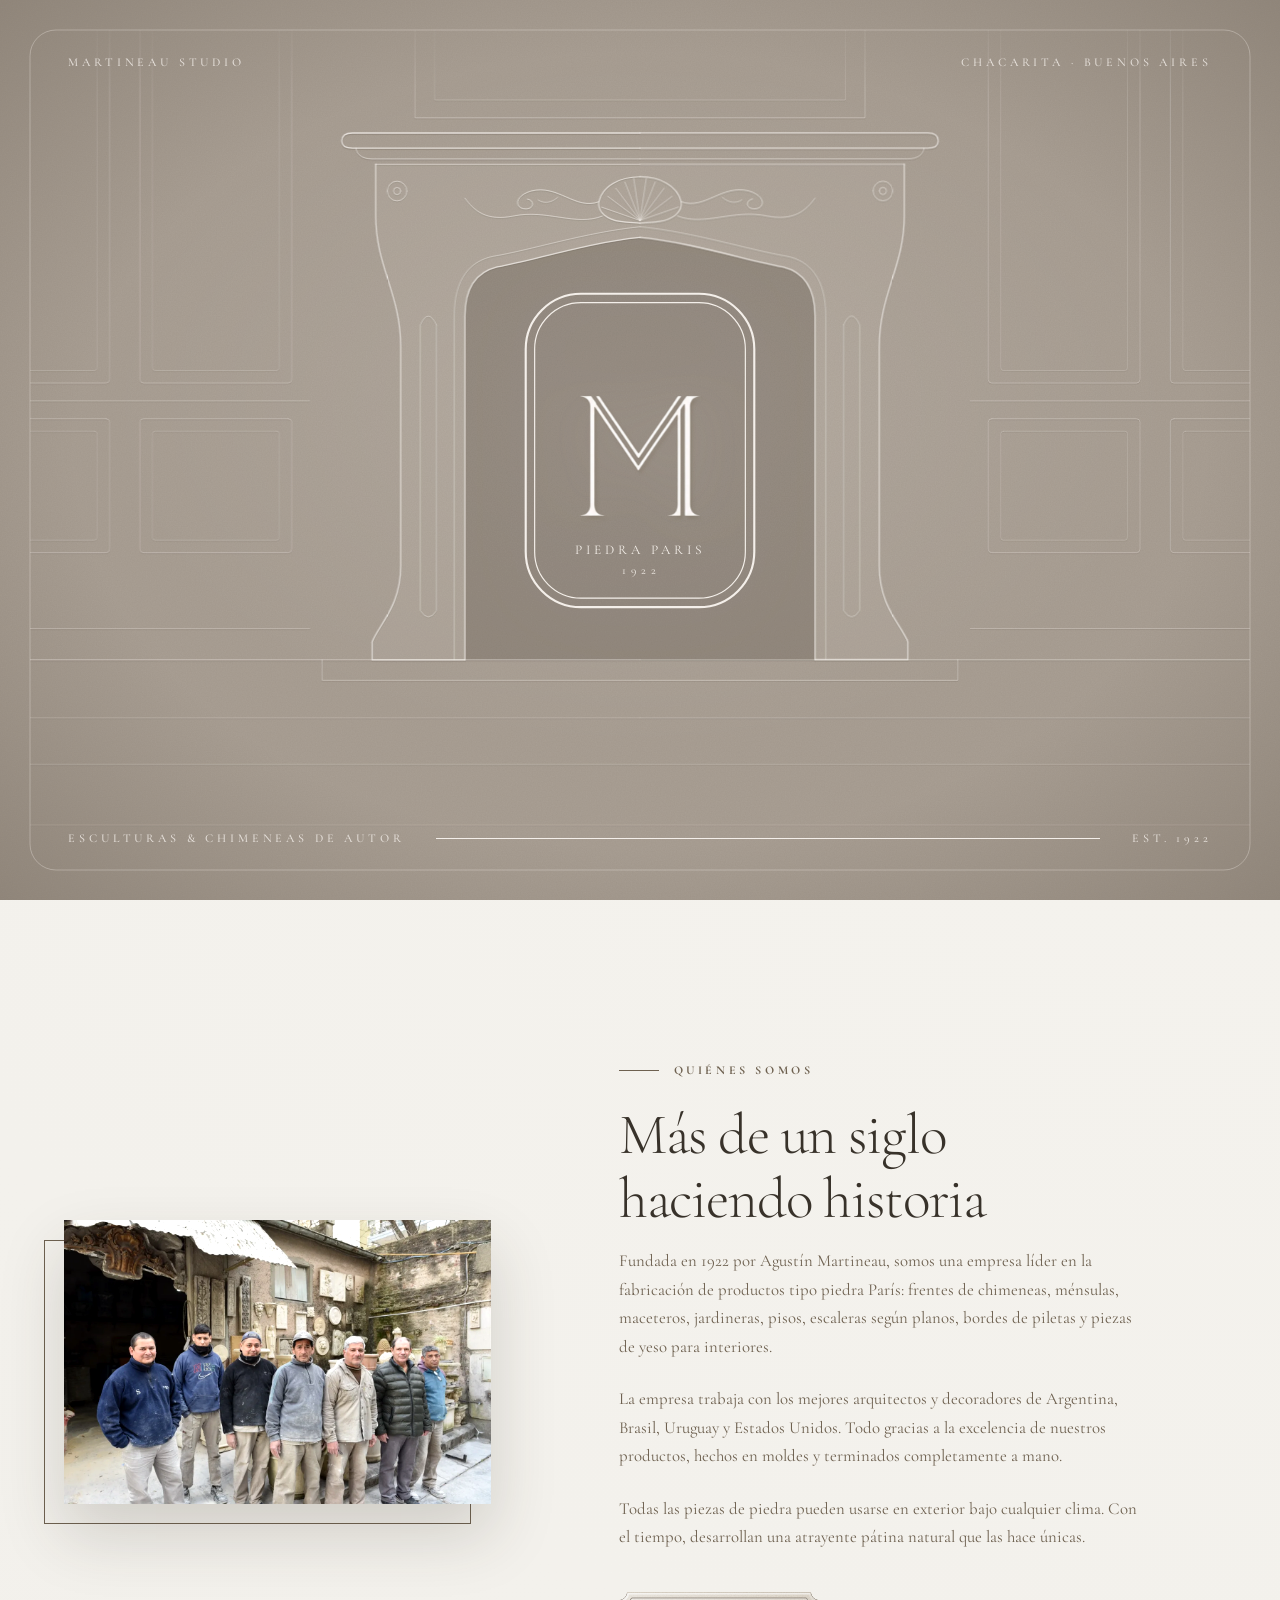
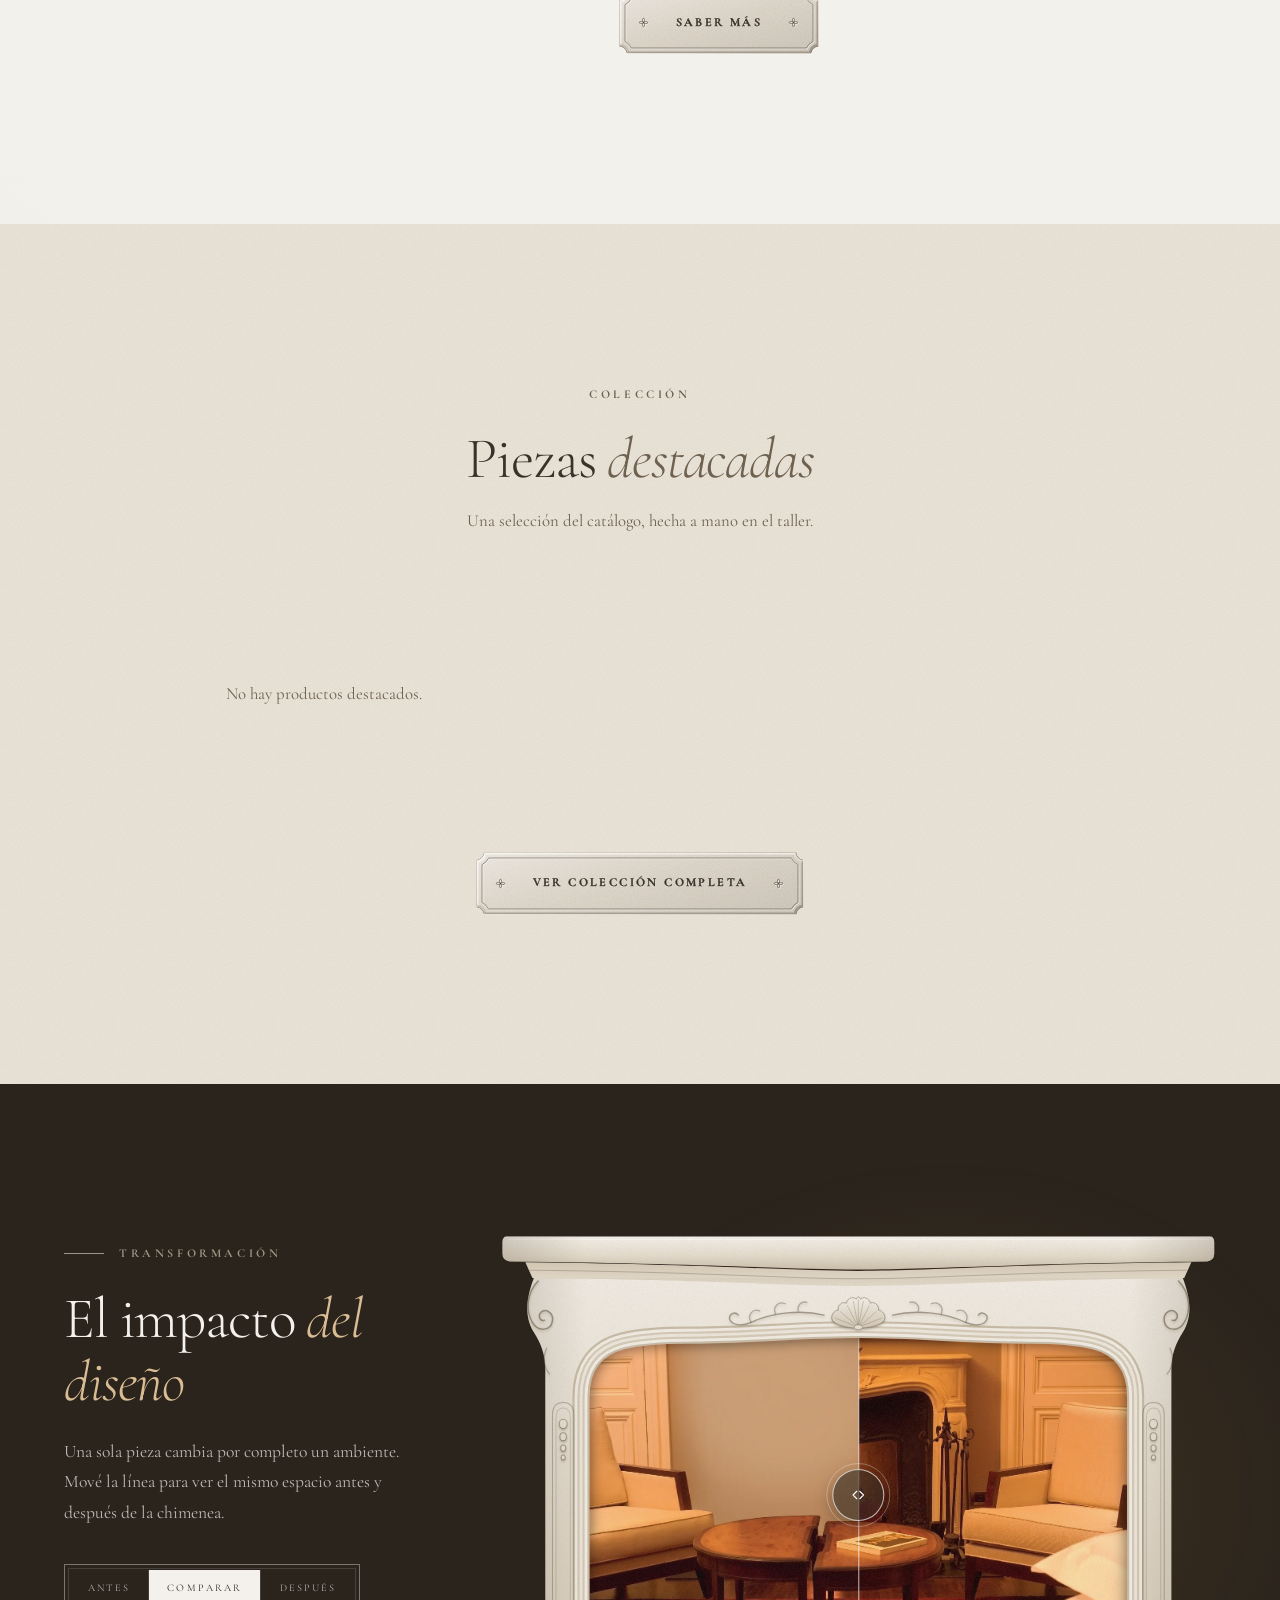
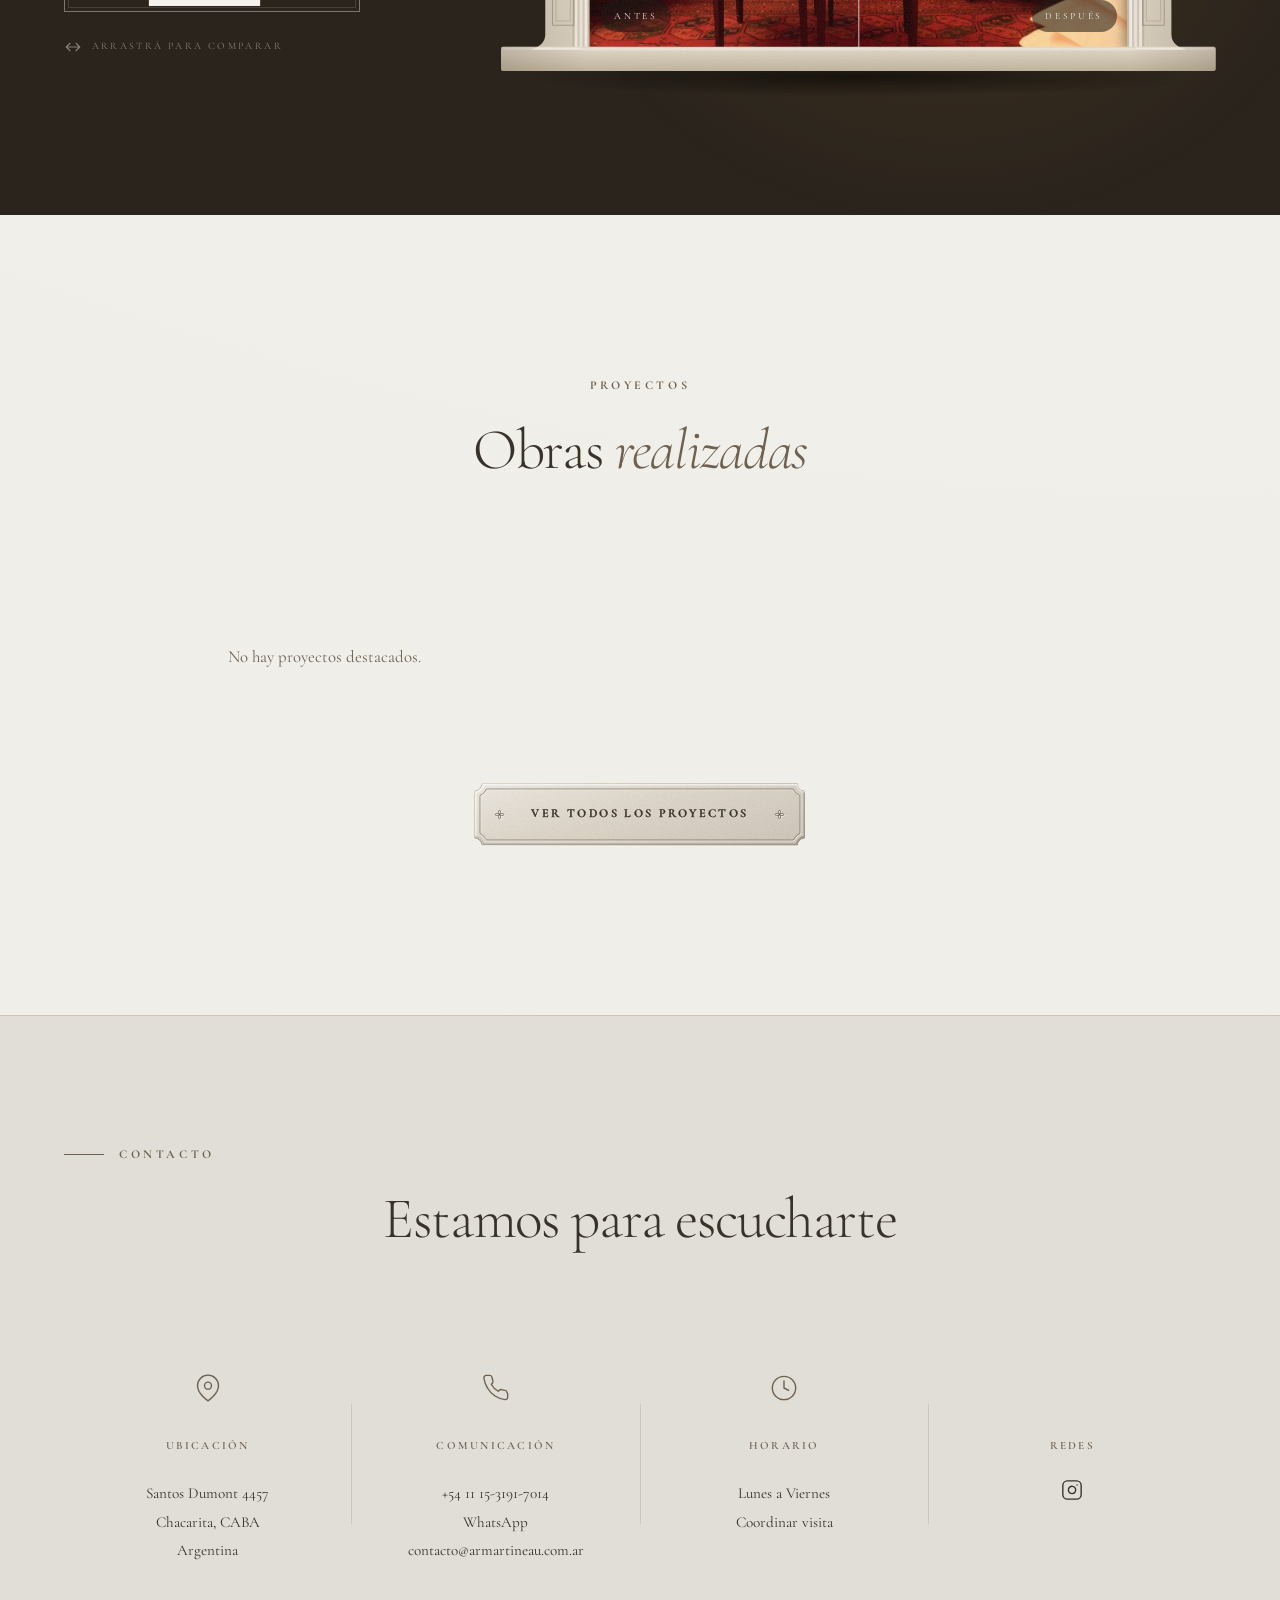
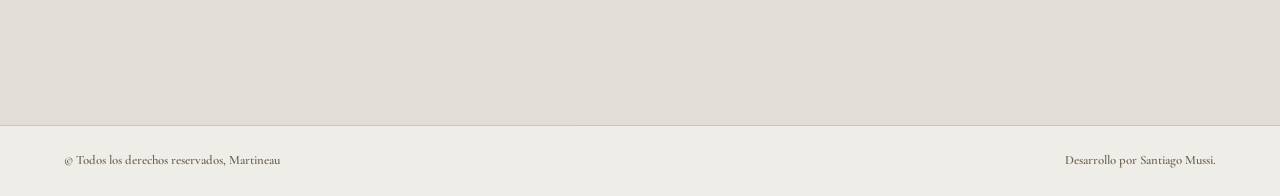
==== commit 35912642: "fuente mas gruesa" ====
--- a/index.html
+++ b/index.html
@@ -22,7 +22,7 @@
     rel="stylesheet">
 
   <!-- Estilos -->
-  <link rel="stylesheet" href="styles.css?v=63">
+  <link rel="stylesheet" href="styles.css?v=64">
   <meta author="Santiago Mussi" url="www.santimussi.com">
 </head>
 
--- a/styles.css
+++ b/styles.css
@@ -976,6 +976,8 @@
   text-shadow: 0 1px 0 rgba(255, 255, 255, 0.55);
   font-family: var(--font-sans);
   font-weight: 700;
+  /* 700 es el máximo de Cormorant: un trazo fino del mismo color le suma cuerpo */
+  -webkit-text-stroke: 0.35px currentColor;
   text-transform: uppercase;
   letter-spacing: 0.2em;
   font-size: 0.75rem;
@@ -4042,8 +4044,9 @@
 }
 
 /* Rótulos chicos en mayúsculas sobre fondos claros: Cormorant a 400 en tamaños
-   de 0.6–0.8rem queda muy fino y se pierde, así que van a 600. (Los que van
-   sobre fondos oscuros —menú, héroe, comparador— se dejan como están.) */
+   de 0.6–0.8rem queda muy fino y se pierde, así que van a 700 (el máximo de la
+   fuente). Los que van sobre fondos oscuros —menú, héroe, comparador— se dejan
+   como están. */
 .section-label,
 .product-category,
 .grid-loading p,
@@ -4063,5 +4066,5 @@
 .bq-item-cat,
 .nicho-ver,
 .obras-meta {
-  font-weight: 600;
-}
+  font-weight: 700;
+}
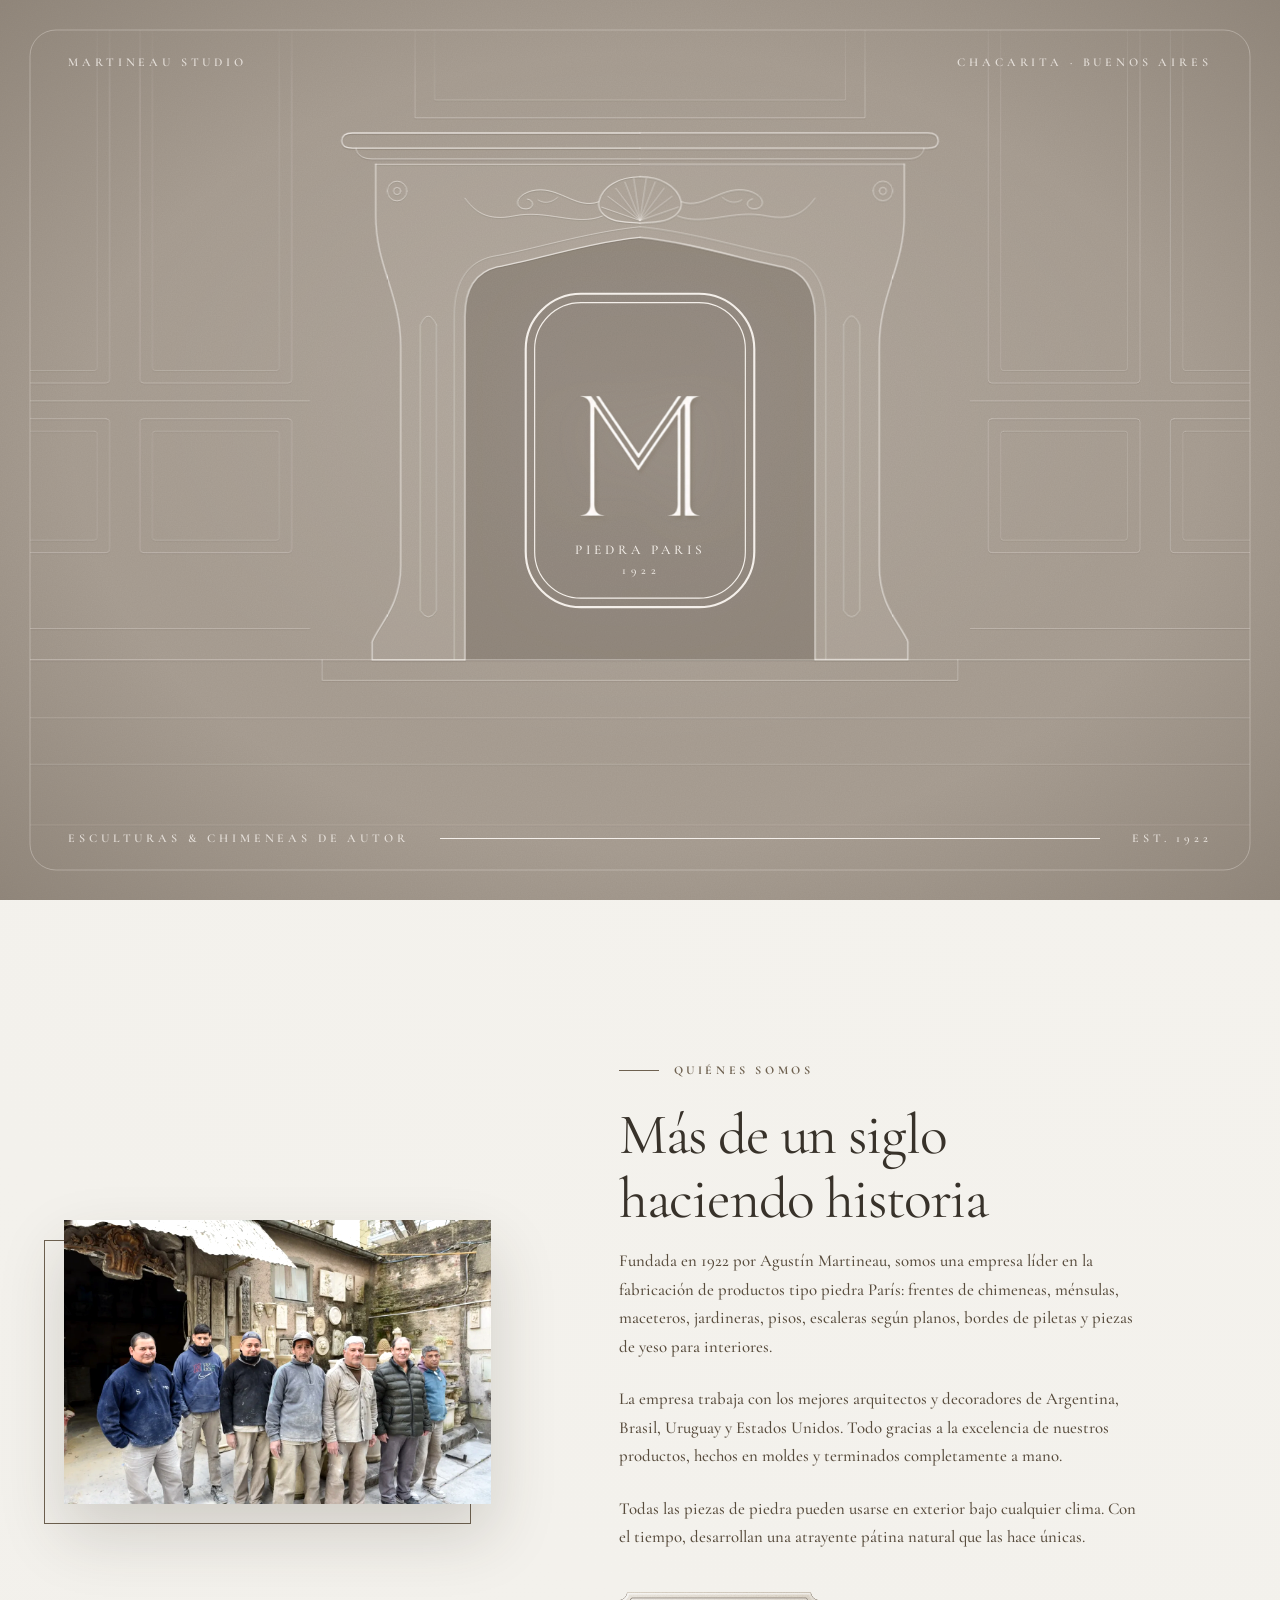
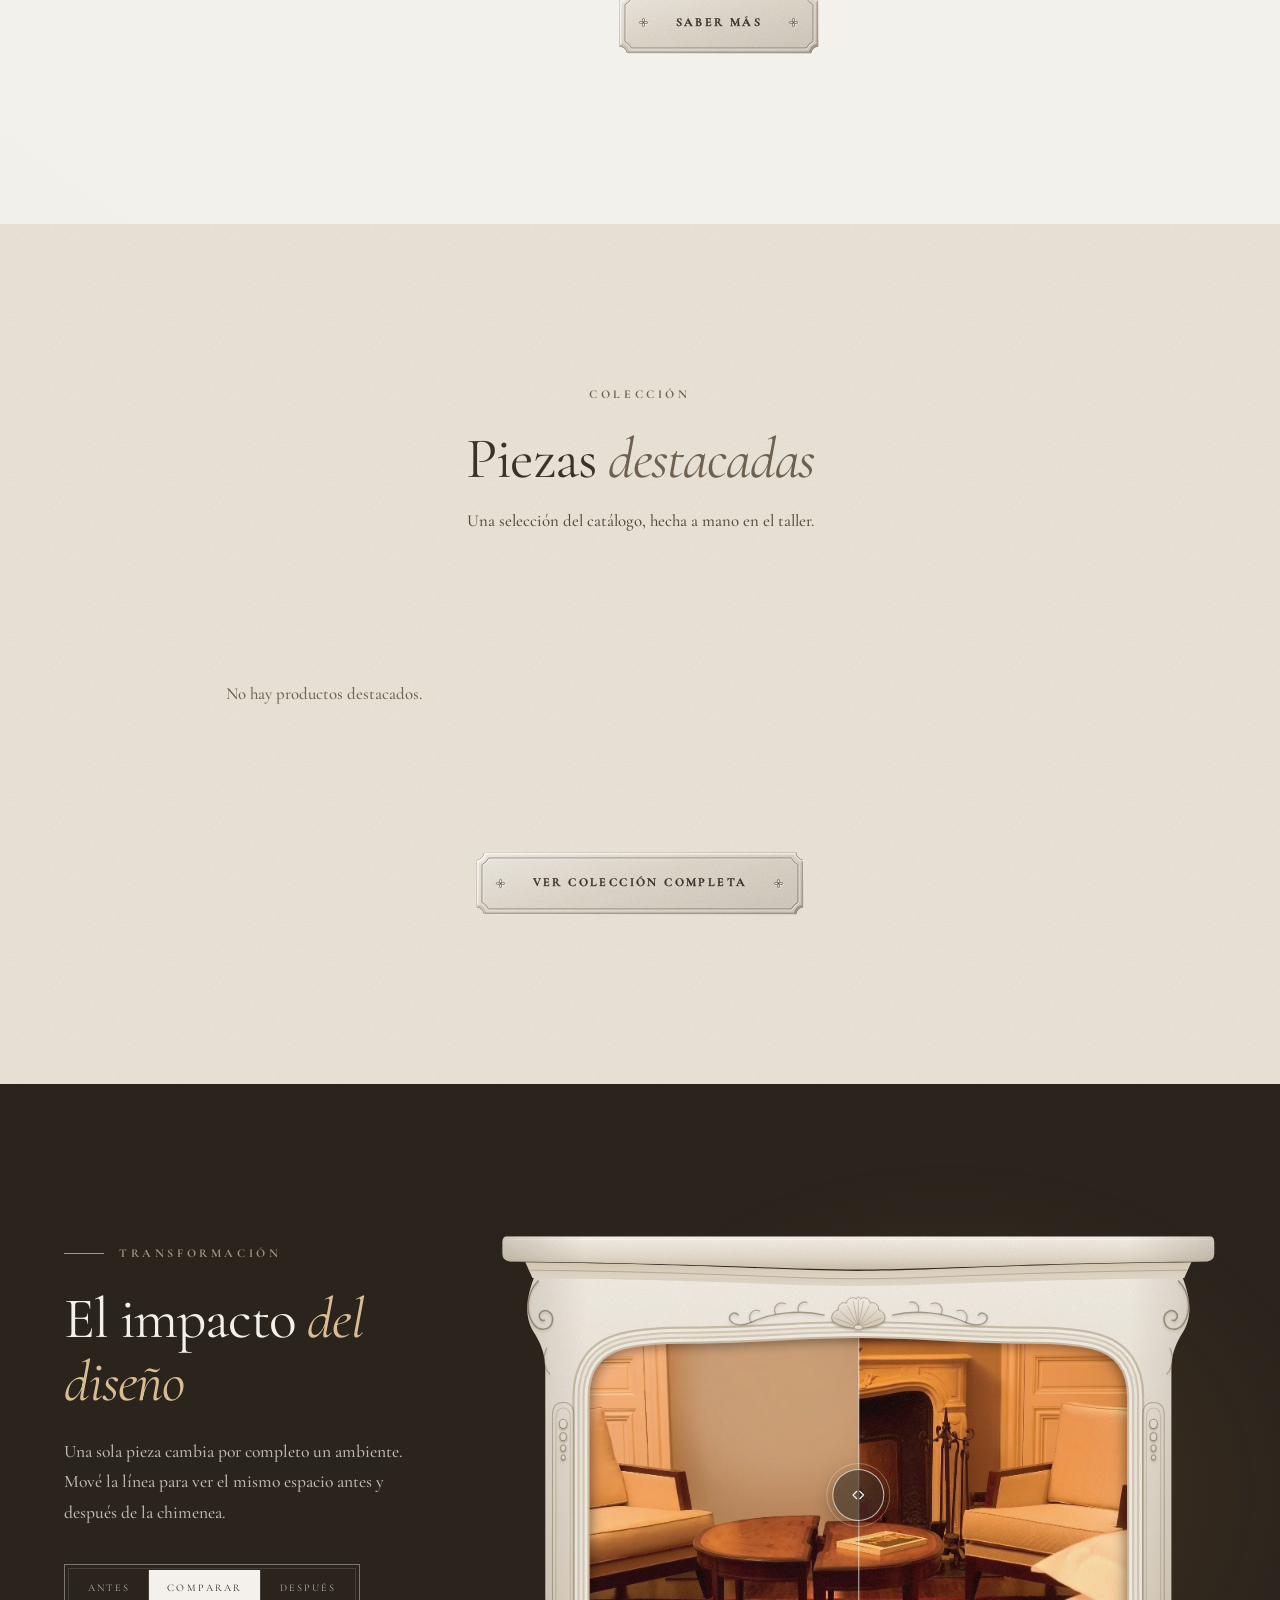
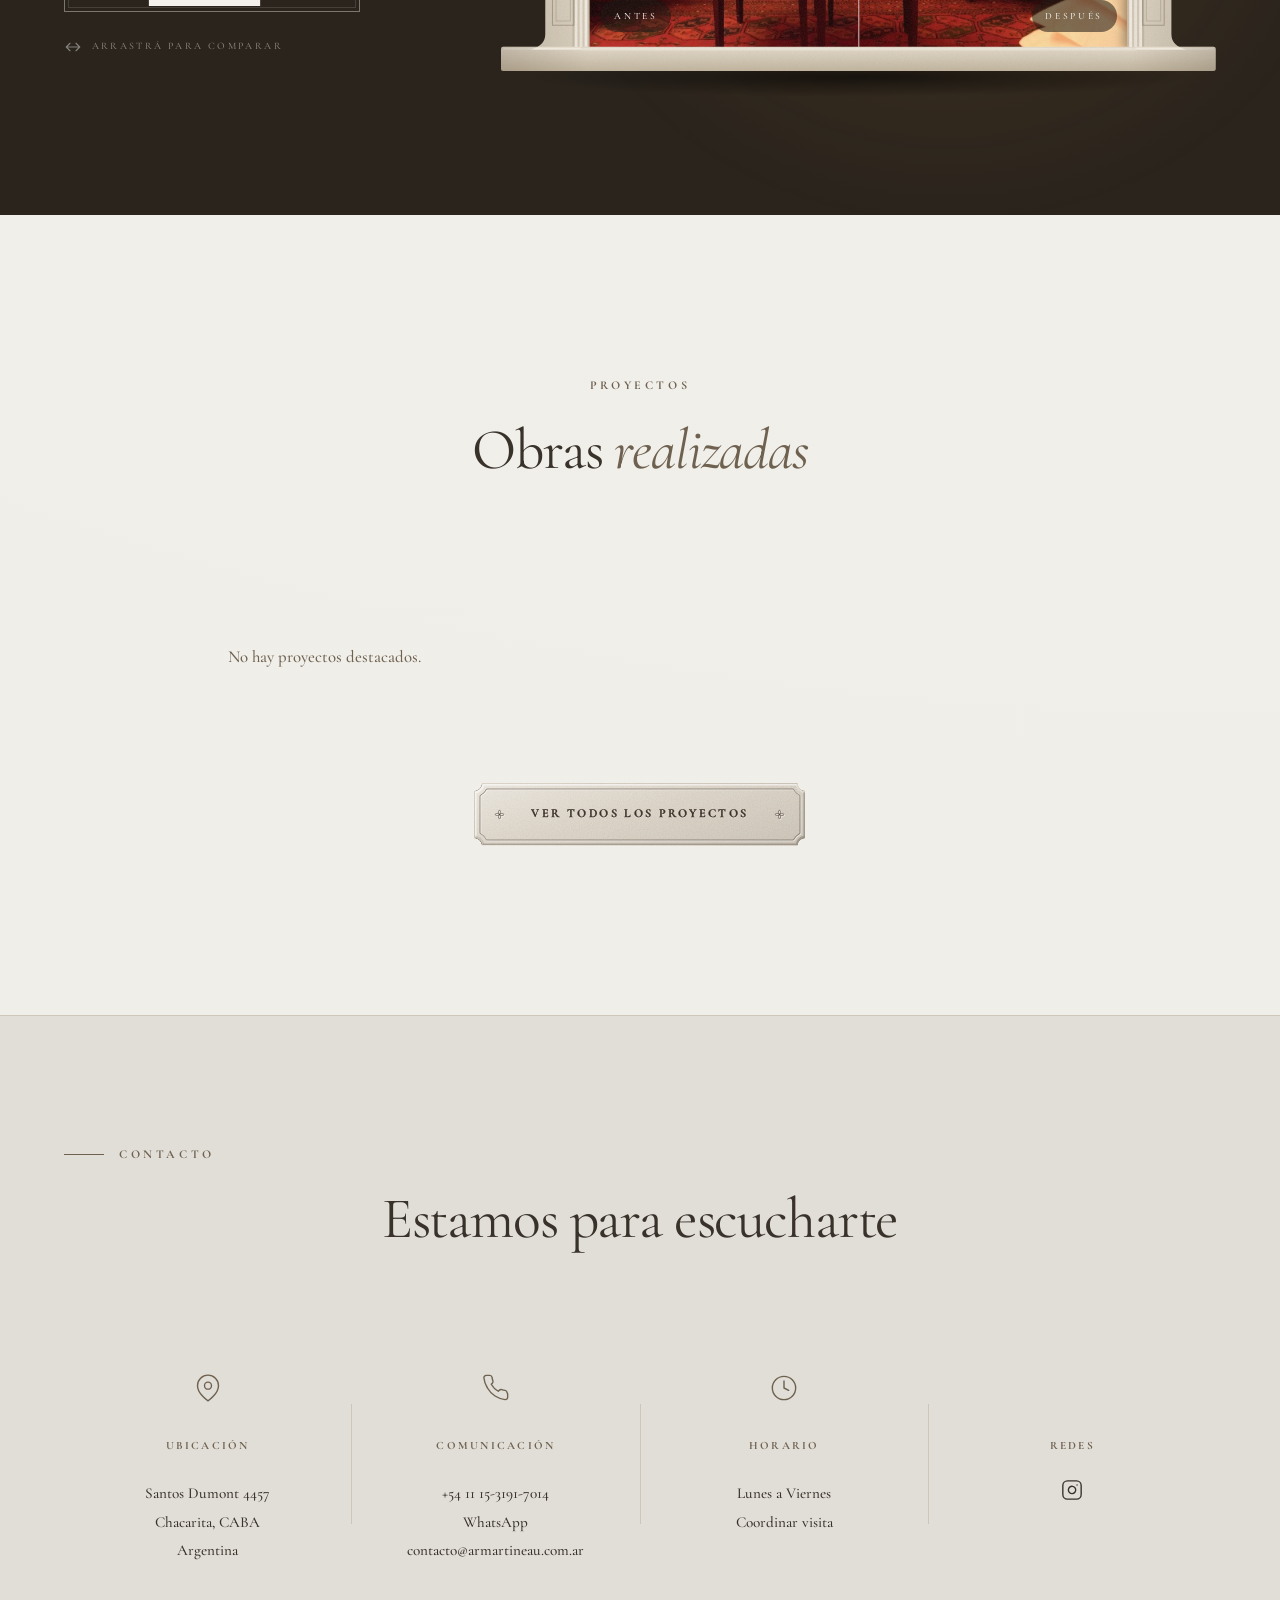
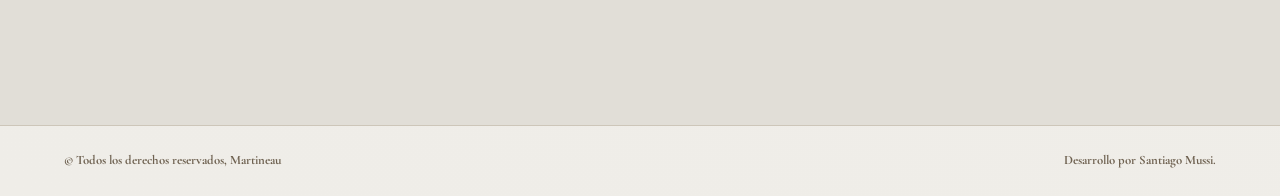
==== commit 712182d4: "fuente mas gruesa todavia" ====
--- a/index.html
+++ b/index.html
@@ -22,7 +22,7 @@
     rel="stylesheet">
 
   <!-- Estilos -->
-  <link rel="stylesheet" href="styles.css?v=64">
+  <link rel="stylesheet" href="styles.css?v=66">
   <meta author="Santiago Mussi" url="www.santimussi.com">
 </head>
 
--- a/styles.css
+++ b/styles.css
@@ -51,6 +51,8 @@
 
 body {
   font-family: var(--font-sans);
+  /* Cormorant a 400 es muy fina para pantalla: todo el sitio va un paso más grueso */
+  font-weight: 500;
   background: var(--color-bg);
   background-image: var(--grad-dark);
   color: var(--color-text);
@@ -87,7 +89,7 @@
 
 h1 {
   font-family: var(--font-serif);
-  font-weight: 300;
+  font-weight: 400;
   font-size: clamp(3rem, 6vw, 5.5rem);
   letter-spacing: -0.03em;
   line-height: 1.05;
@@ -95,7 +97,7 @@
 
 h2 {
   font-family: var(--font-serif);
-  font-weight: 300;
+  font-weight: 400;
   font-size: clamp(2.5rem, 4.5vw, 4rem);
   letter-spacing: -0.02em;
   line-height: 1.1;
@@ -103,7 +105,7 @@
 
 h3 {
   font-family: var(--font-sans);
-  font-weight: 400;
+  font-weight: 500;
   font-size: 1.25rem;
   letter-spacing: 0.1em;
   text-transform: uppercase;
@@ -112,7 +114,8 @@
 p {
   max-width: 65ch;
   margin-bottom: 1.5rem;
-  color: var(--color-text-muted);
+  /* Un tono más oscuro que --color-text-muted: con Cormorant se perdía sobre el fondo claro */
+  color: var(--color-accent-dark);
   font-size: 1.05rem;
 }
 
@@ -275,7 +278,7 @@
 .lm {
   font-family: var(--font-serif);
   font-size: 12px;
-  font-weight: 500;
+  font-weight: 600;
   letter-spacing: 0.32em;
   text-transform: uppercase;
   line-height: 1;
@@ -381,7 +384,7 @@
 
 .lg-cap {
   font-family: var(--font-serif);
-  font-weight: 400;
+  font-weight: 500;
   opacity: 0;
   animation: lgFade 0.5s var(--ease-out) both;
 }
@@ -556,7 +559,7 @@
     font-size: 0.75rem;
     text-transform: uppercase;
     letter-spacing: 0.2em;
-    font-weight: 500;
+    font-weight: 600;
     position: relative;
     padding: 0.5rem 0;
     color: var(--ink-on-dark);
@@ -927,7 +930,7 @@
 
 .hero-subtitle {
   font-family: var(--font-sans);
-  font-weight: 500;
+  font-weight: 600;
   letter-spacing: 0.4em;
   font-size: 0.75rem;
   text-transform: uppercase;
@@ -1284,7 +1287,7 @@
 
 .product-title {
   font-family: var(--font-serif);
-  font-weight: 400;
+  font-weight: 500;
   font-size: 1.4rem;
   letter-spacing: 0.02em;
   color: var(--color-text);
@@ -1440,7 +1443,7 @@
 .contact-block h3 {
   font-family: var(--font-sans);
   font-size: 0.7rem;
-  font-weight: 600;
+  font-weight: 700;
   text-transform: uppercase;
   letter-spacing: 0.2em;
   color: var(--color-text-muted);
@@ -1533,7 +1536,7 @@
 
 .footer-copy, .footer-credit {
   font-size: 0.8rem;
-  font-weight: 600;
+  font-weight: 700;
   color: var(--color-text-muted);
   margin: 0;
 }
@@ -2153,7 +2156,7 @@
   flex: 0 0 150px;
   font-family: var(--font-sans);
   font-size: 0.75rem;
-  font-weight: 600;
+  font-weight: 700;
   text-transform: uppercase;
   letter-spacing: 0.15em;
   color: var(--color-text-muted);
@@ -2237,7 +2240,7 @@
   padding: 8px 16px;
   border-radius: 20px;
   font-size: 0.9rem;
-  font-weight: 500;
+  font-weight: 600;
   letter-spacing: 0.05em;
   border: 1px solid var(--color-border);
   box-shadow: 0 5px 15px rgba(56, 48, 38, 0.18);
@@ -2441,7 +2444,7 @@
 
 .about-founded-badge strong {
   font-size: 2rem;
-  font-weight: 300;
+  font-weight: 400;
 }
 
 .about-quote-section {
@@ -2460,7 +2463,7 @@
 .about-quote blockquote {
   font-family: var(--font-serif);
   font-size: clamp(1.6rem, 3vw, 2.5rem);
-  font-weight: 300;
+  font-weight: 400;
   font-style: italic;
   color: var(--color-accent);
   line-height: 1.3;
@@ -2521,7 +2524,7 @@
 .historia-year {
   font-family: var(--font-serif);
   font-size: 3rem;
-  font-weight: 300;
+  font-weight: 400;
   color: var(--color-accent);
   line-height: 1;
   padding-top: 0.25rem;
@@ -2530,7 +2533,7 @@
 .historia-block-content h3 {
   font-family: var(--font-serif);
   font-size: 1.5rem;
-  font-weight: 400;
+  font-weight: 500;
   text-transform: none;
   letter-spacing: 0;
   margin-bottom: 1rem;
@@ -2620,7 +2623,7 @@
   font-family: var(--font-serif);
   font-size: 1.15rem;
   font-style: italic;
-  font-weight: 300;
+  font-weight: 400;
   color: var(--color-text);
   line-height: 1.6;
   margin-bottom: 2rem;
@@ -2636,7 +2639,7 @@
 .testimonio-autor strong {
   display: block;
   font-family: var(--font-sans);
-  font-weight: 500;
+  font-weight: 600;
   font-size: 0.9rem;
   letter-spacing: 0.05em;
   color: var(--color-text);
@@ -2694,7 +2697,7 @@
   margin-top: 0.9rem;
   padding: 0 0.25rem 0.25rem;
   font-size: 0.75rem;
-  font-weight: 600;
+  font-weight: 700;
   letter-spacing: 0.12em;
   text-transform: uppercase;
   color: var(--color-text-muted);
@@ -2709,7 +2712,7 @@
 
 .taller-gallery-label {
   font-size: 0.75rem;
-  font-weight: 600;
+  font-weight: 700;
   letter-spacing: 0.12em;
   text-transform: uppercase;
   color: var(--color-text-muted);
@@ -2753,7 +2756,7 @@
 .taller-ubicacion-info h3 {
   font-family: var(--font-serif);
   font-size: 1.5rem;
-  font-weight: 400;
+  font-weight: 500;
   margin-bottom: 1.75rem;
   color: var(--color-text);
 }
@@ -2967,7 +2970,7 @@
 
 .pp-head h2 {
   font-family: var(--font-serif);
-  font-weight: 500;
+  font-weight: 600;
   font-size: clamp(2.4rem, 6.5vw, 4.4rem);
   line-height: 1.02;
   margin: 0 0 1.4rem;
@@ -3132,7 +3135,7 @@
 .pp-num {
   display: block;
   font-family: var(--font-serif);
-  font-weight: 600;
+  font-weight: 700;
   font-size: clamp(6rem, 15vw, 10.5rem);
   line-height: 0.8;
   letter-spacing: -0.02em;
@@ -3160,7 +3163,7 @@
 
 .pp-copy h3 {
   font-family: var(--font-serif);
-  font-weight: 500;
+  font-weight: 600;
   font-size: clamp(2rem, 4vw, 2.8rem);
   line-height: 1.05;
   margin: 0 0 1rem;
@@ -3225,7 +3228,7 @@
 .pp-cierre h3 {
   font-family: var(--font-serif);
   font-style: italic;
-  font-weight: 500;
+  font-weight: 600;
   text-transform: none;
   letter-spacing: 0;
   font-size: clamp(1.8rem, 3.6vw, 2.6rem);
@@ -3740,7 +3743,7 @@
 
 .nicho-titulo {
   font-family: var(--font-serif);
-  font-weight: 500;
+  font-weight: 600;
   font-size: clamp(1.15rem, 1.6vw, 1.4rem);
   line-height: 1.15;
   text-transform: none;
@@ -3915,7 +3918,7 @@
 
 .obras-contador-actual {
   font-size: clamp(2.4rem, 5vw, 3.6rem);
-  font-weight: 600;
+  font-weight: 700;
   line-height: 1;
   color: transparent;
   -webkit-text-stroke: 1.2px var(--dz-stone);
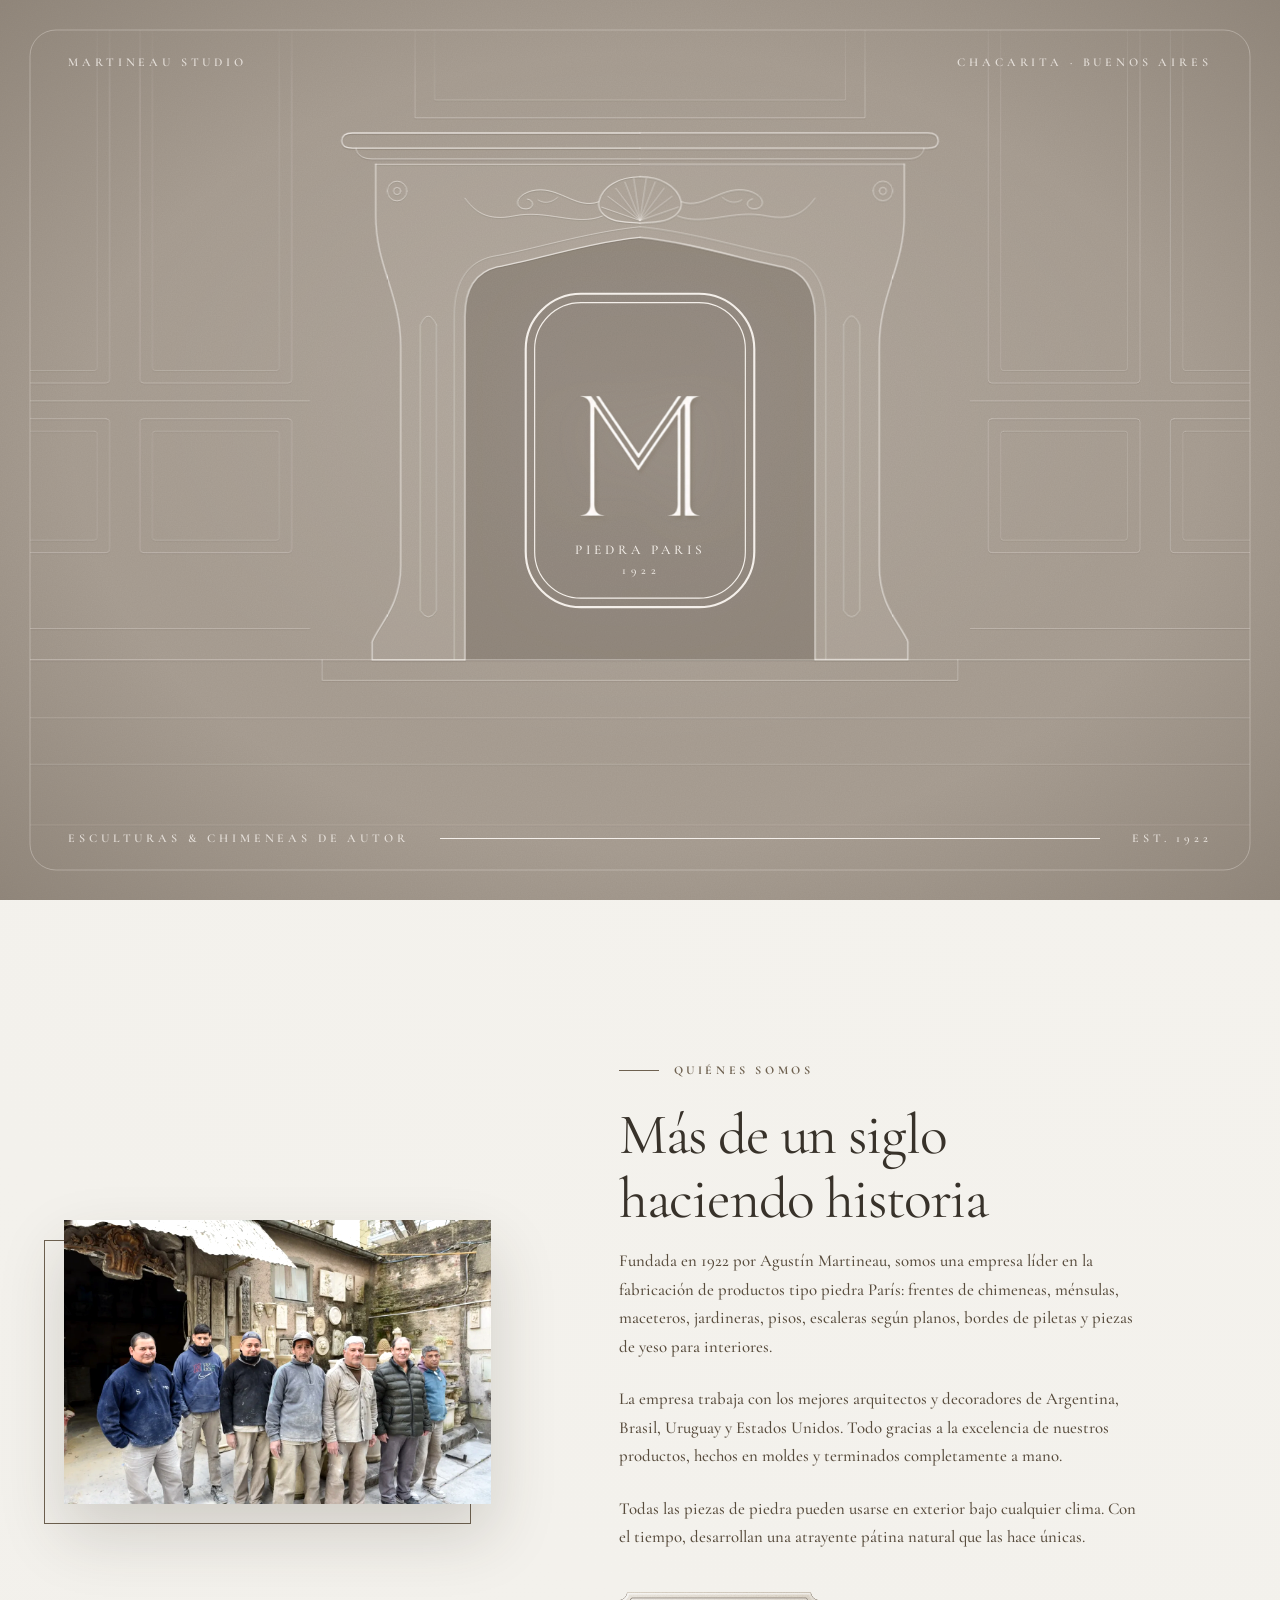
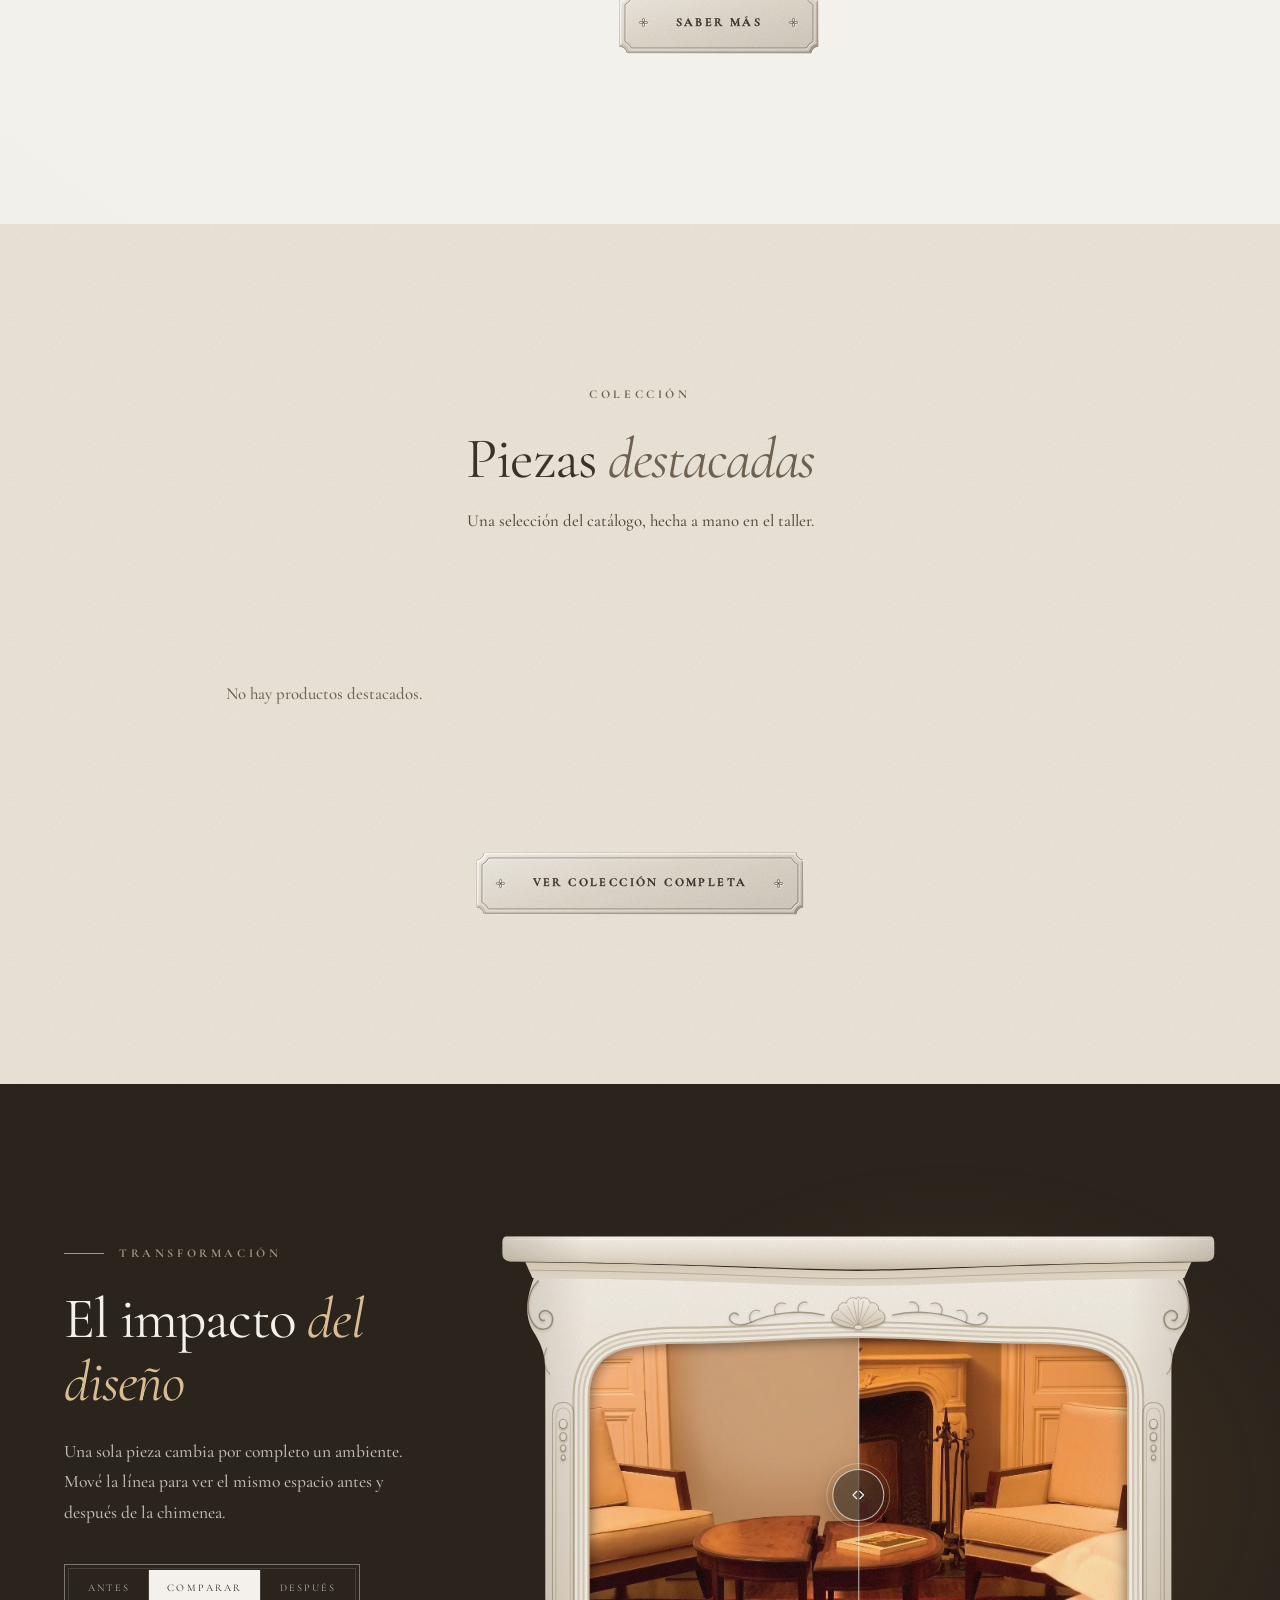
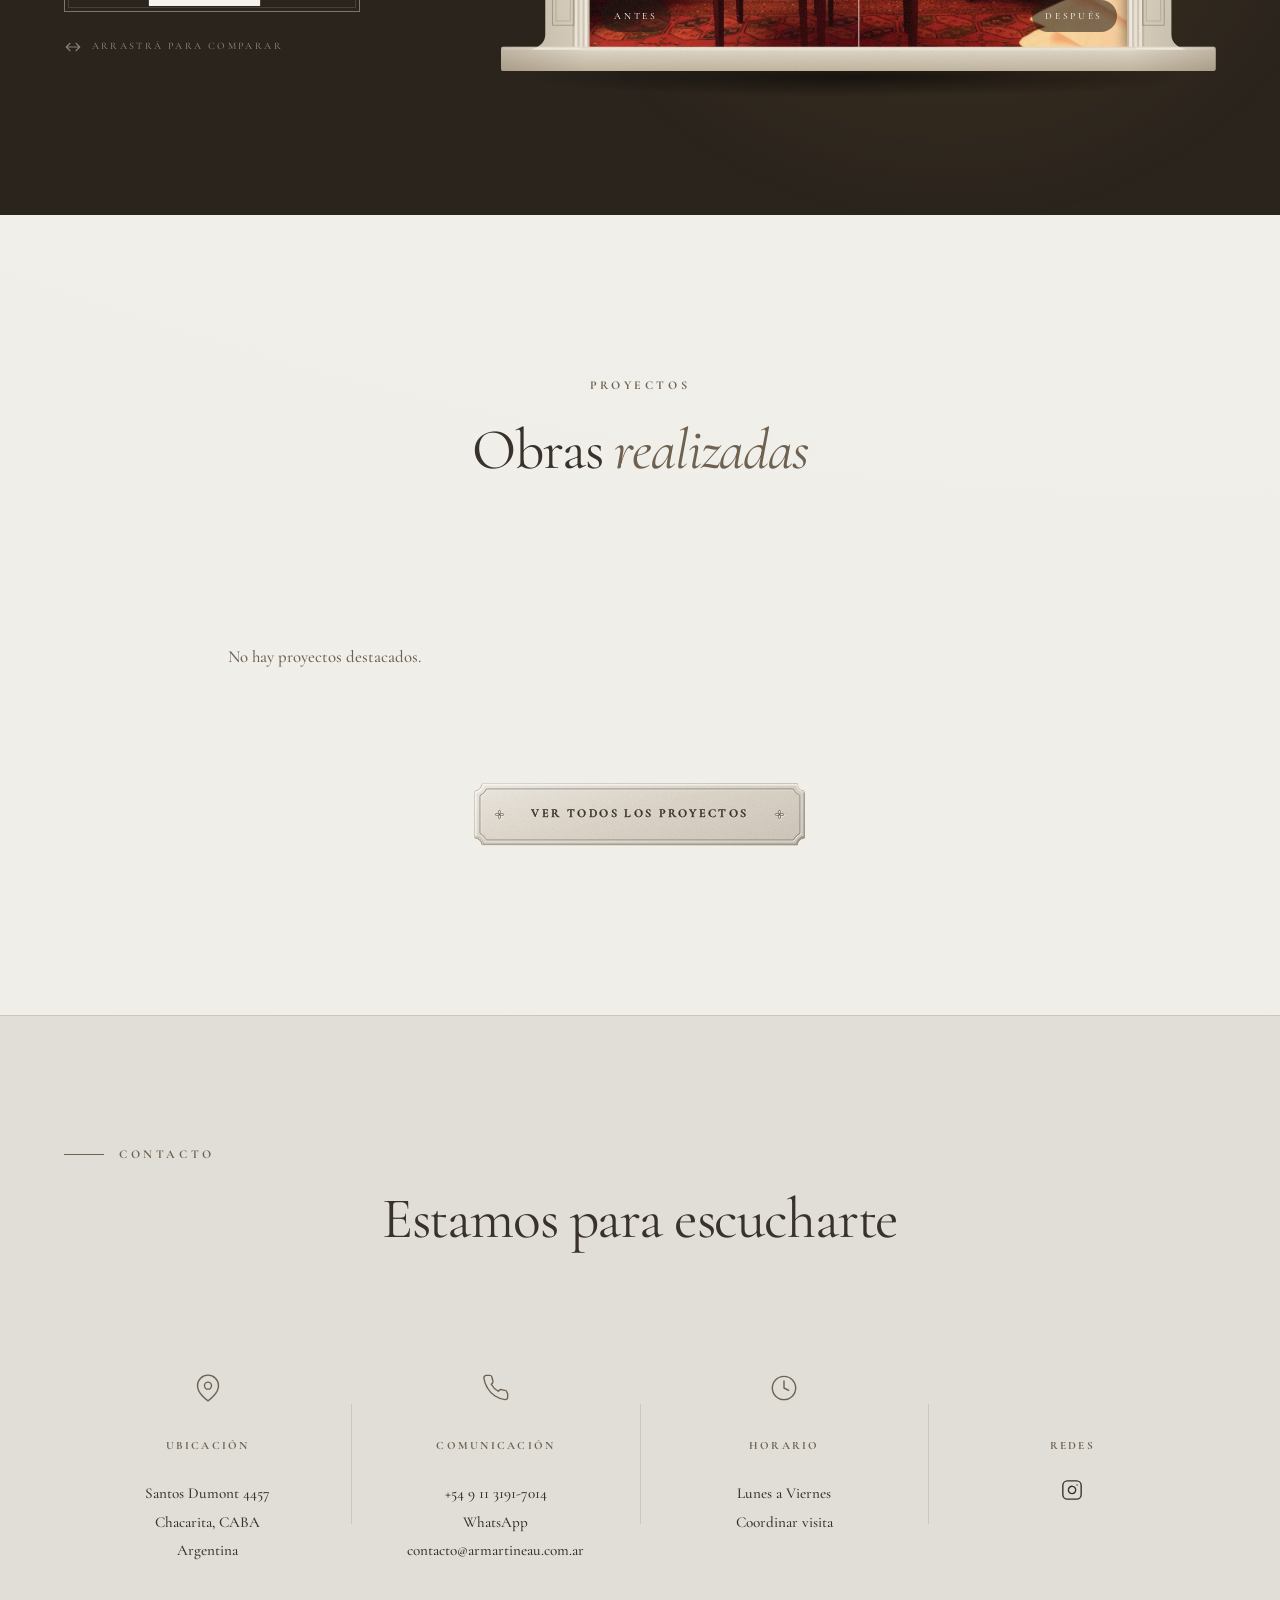
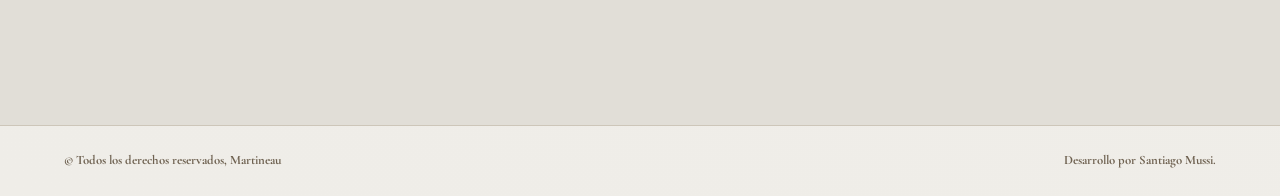
==== commit 322f7b11: "optimizacion SEO" ====
--- a/index.html
+++ b/index.html
@@ -1,12 +1,86 @@
 <!DOCTYPE html>
-<html lang="es">
+<html lang="es-AR">
 
 <head>
   <meta charset="UTF-8">
   <meta name="viewport" content="width=device-width, initial-scale=1.0">
-  <meta name="description"
-    content="Estudio de diseño especializado en esculturas y chimeneas de autor. Diseño, fabricación e instalación de piezas únicas.">
-  <title>Martineau Studio — Esculturas & Chimeneas de Autor</title>
+  <title>Martineau | Chimeneas y esculturas en piedra París desde 1922</title>
+  <meta name="description" content="Taller en Chacarita, Buenos Aires, que desde 1922 fabrica a mano chimeneas, esculturas, ménsulas, maceteros y piezas de piedra París y yeso a medida.">
+  <link rel="canonical" href="https://armartineau.com.ar/">
+  <meta name="robots" content="index, follow, max-image-preview:large">
+  <meta name="author" content="Santiago Mussi">
+  <meta name="theme-color" content="#2E2820">
+
+  <!-- Vista previa al compartir (WhatsApp, Facebook, LinkedIn, X) -->
+  <meta property="og:type" content="website">
+  <meta property="og:site_name" content="Martineau">
+  <meta property="og:locale" content="es_AR">
+  <meta property="og:url" content="https://armartineau.com.ar/">
+  <meta property="og:title" content="Martineau | Chimeneas y esculturas en piedra París desde 1922">
+  <meta property="og:description" content="Taller en Chacarita, Buenos Aires, que desde 1922 fabrica a mano chimeneas, esculturas, ménsulas, maceteros y piezas de piedra París y yeso a medida.">
+  <meta property="og:image" content="https://armartineau.com.ar/assets/og-martineau.jpg">
+  <meta property="og:image:width" content="1200">
+  <meta property="og:image:height" content="630">
+  <meta property="og:image:alt" content="Taller de Martineau con chimeneas y esculturas de piedra París">
+  <meta name="twitter:card" content="summary_large_image">
+  <meta name="twitter:title" content="Martineau | Chimeneas y esculturas en piedra París desde 1922">
+  <meta name="twitter:description" content="Taller en Chacarita, Buenos Aires, que desde 1922 fabrica a mano chimeneas, esculturas, ménsulas, maceteros y piezas de piedra París y yeso a medida.">
+  <meta name="twitter:image" content="https://armartineau.com.ar/assets/og-martineau.jpg">
+
+  <!-- Datos estructurados (schema.org) -->
+  <script type="application/ld+json">
+  {
+    "@context": "https://schema.org",
+    "@graph": [
+      {
+        "@type": "HomeAndConstructionBusiness",
+        "@id": "https://armartineau.com.ar/#empresa",
+        "name": "Martineau",
+        "alternateName": [
+          "Martineau Studio",
+          "AR Martineau"
+        ],
+        "description": "Taller fundado en 1922 que fabrica a mano chimeneas, esculturas, ménsulas, maceteros y piezas de piedra París y yeso para arquitectura y decoración.",
+        "url": "https://armartineau.com.ar/",
+        "logo": "https://armartineau.com.ar/assets/favicon-512.png",
+        "image": "https://armartineau.com.ar/assets/og-martineau.jpg",
+        "telephone": "+54 9 11 3191-7014",
+        "email": "contacto@armartineau.com.ar",
+        "foundingDate": "1922",
+        "founder": {
+          "@type": "Person",
+          "name": "Agustín Martineau"
+        },
+        "address": {
+          "@type": "PostalAddress",
+          "streetAddress": "Santos Dumont 4457",
+          "addressLocality": "Ciudad Autónoma de Buenos Aires",
+          "addressRegion": "CABA",
+          "addressCountry": "AR"
+        },
+        "areaServed": [
+          "AR",
+          "UY",
+          "BR",
+          "US"
+        ],
+        "sameAs": [
+          "https://www.instagram.com/armartineau/"
+        ]
+      },
+      {
+        "@type": "WebSite",
+        "@id": "https://armartineau.com.ar/#sitio",
+        "url": "https://armartineau.com.ar/",
+        "name": "Martineau",
+        "inLanguage": "es-AR",
+        "publisher": {
+          "@id": "https://armartineau.com.ar/#empresa"
+        }
+      }
+    ]
+  }
+  </script>
 
   <!-- Favicon -->
   <link rel="icon" type="image/x-icon" href="/favicon.ico?v=2">
@@ -22,8 +96,7 @@
     rel="stylesheet">
 
   <!-- Estilos -->
-  <link rel="stylesheet" href="styles.css?v=66">
-  <meta author="Santiago Mussi" url="www.santimussi.com">
+  <link rel="stylesheet" href="styles.css?v=67">
 </head>
 
 <body>
@@ -287,10 +360,14 @@
     <div class="hero-overlay" aria-hidden="true"></div>
 
     <div class="hero-content">
-      <p class="hero-subtitle reveal">Esculturas & Chimeneas de Autor</p>
-      <h1 class="hero-title reveal">
-        Las piezas están hechas<br>
-        para durar toda una vida
+      <!-- El subtítulo va dentro del h1 para que el título principal diga qué hacen
+           (esculturas y chimeneas); se ve igual que antes -->
+      <h1 class="hero-heading">
+        <span class="hero-subtitle reveal">Esculturas &amp; Chimeneas de Autor</span>
+        <span class="hero-title reveal">
+          Las piezas están hechas<br>
+          para durar toda una vida
+        </span>
       </h1>
       <a href="#catalogo" class="btn btn-outline-light reveal">
         Explorar Colección
@@ -604,9 +681,9 @@
           </span>
           <h3>Comunicación</h3>
           <p>
-            <a href="tel:+541131917014">+54 11 15-3191-7014</a><br>
+            <a href="tel:+5491131917014">+54 9 11 3191-7014</a><br>
             <a href="https://wa.me/5491131917014" target="_blank" rel="noopener">WhatsApp</a><br>
-            <a href="mailto:info@martineau.studio">contacto@armartineau.com.ar</a>
+            <a href="mailto:contacto@armartineau.com.ar">contacto@armartineau.com.ar</a>
           </p>
         </div>
 
--- a/styles.css
+++ b/styles.css
@@ -919,6 +919,18 @@
   padding: 0 1.5rem;
 }
 
+/* El h1 envuelve subtítulo + título (SEO); visualmente no suma nada */
+.hero-heading {
+  margin: 0;
+  font-size: inherit;
+  line-height: inherit;
+  letter-spacing: normal;
+}
+
+.hero-heading > span {
+  display: block;
+}
+
 .hero-title {
   font-size: clamp(1.75rem, 4.9vw, 3.9rem);
   line-height: 1.12;
@@ -936,6 +948,7 @@
   text-transform: uppercase;
   color: var(--ink-on-dark);
   text-shadow: 0 1px 3px rgba(24, 20, 16, 0.75), 0 2px 16px rgba(24, 20, 16, 0.65);
+  line-height: 1.7;
   margin-bottom: 2rem;
 }
 
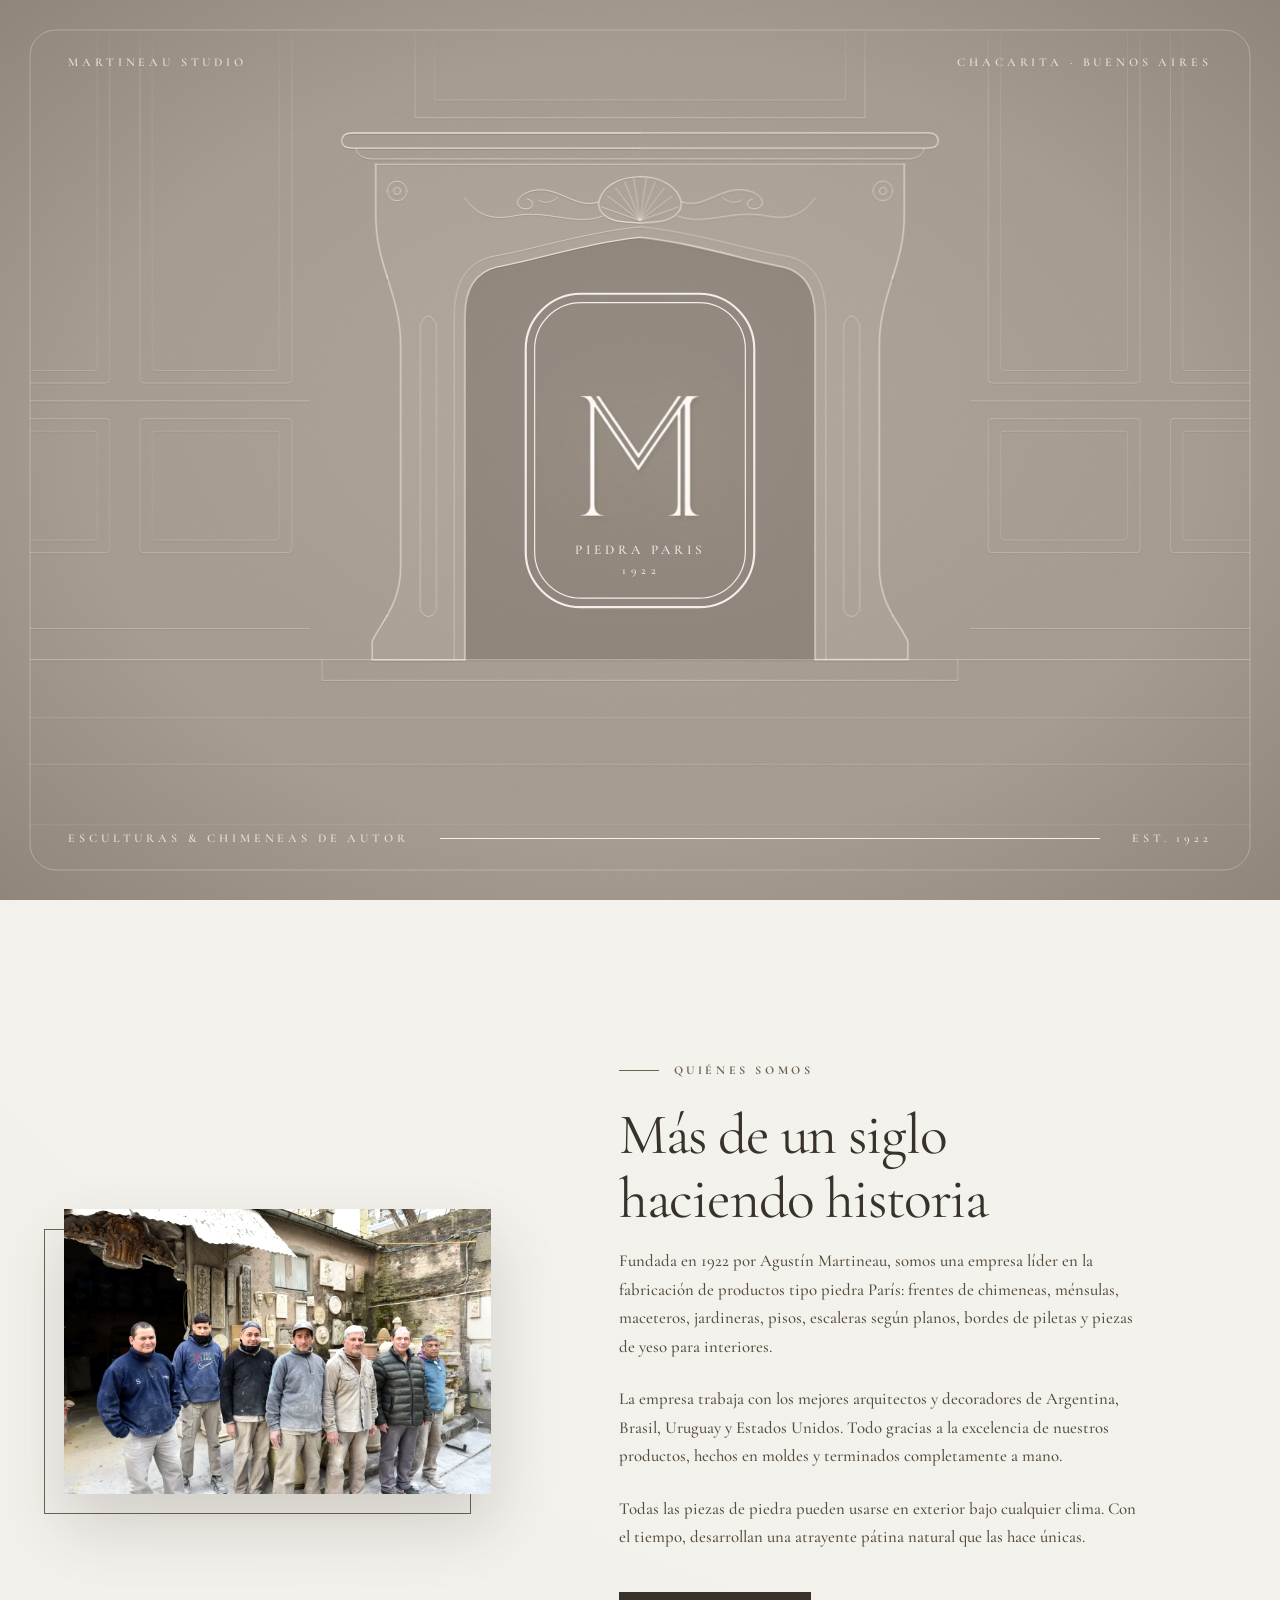
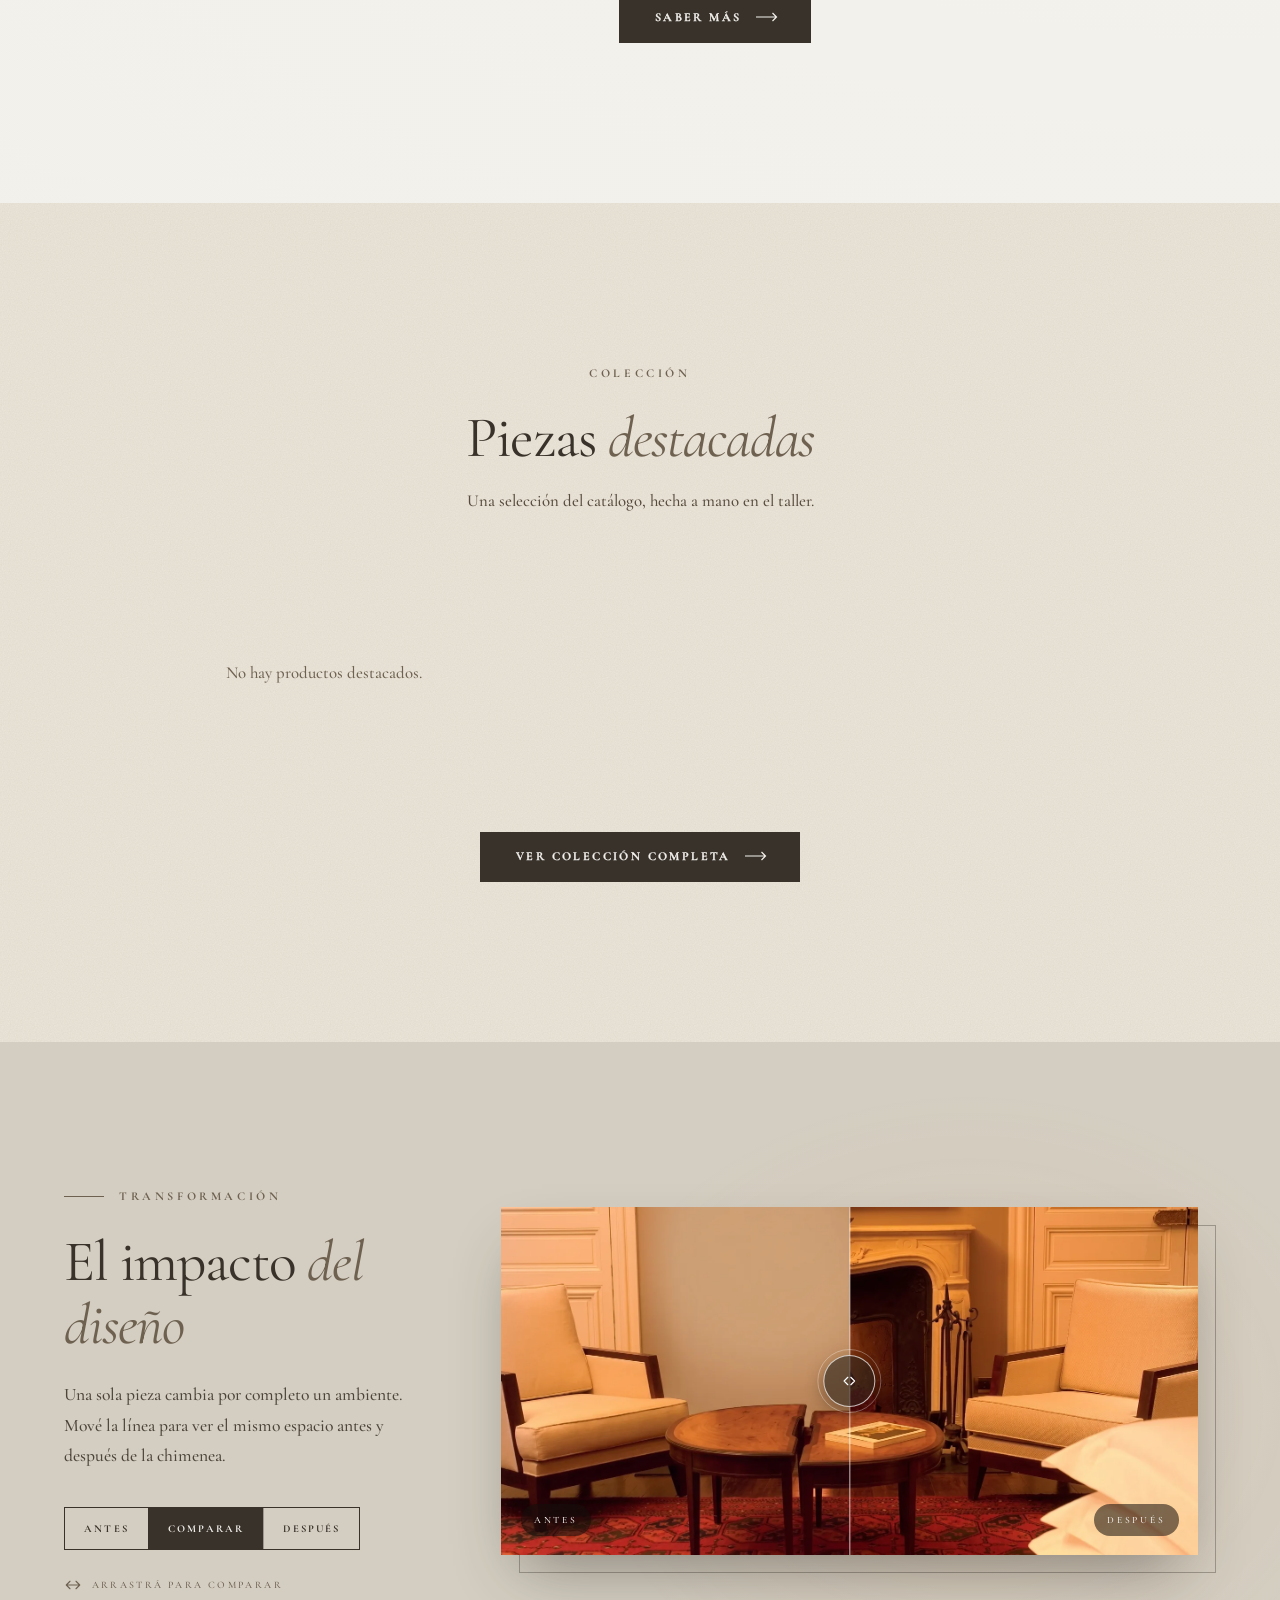
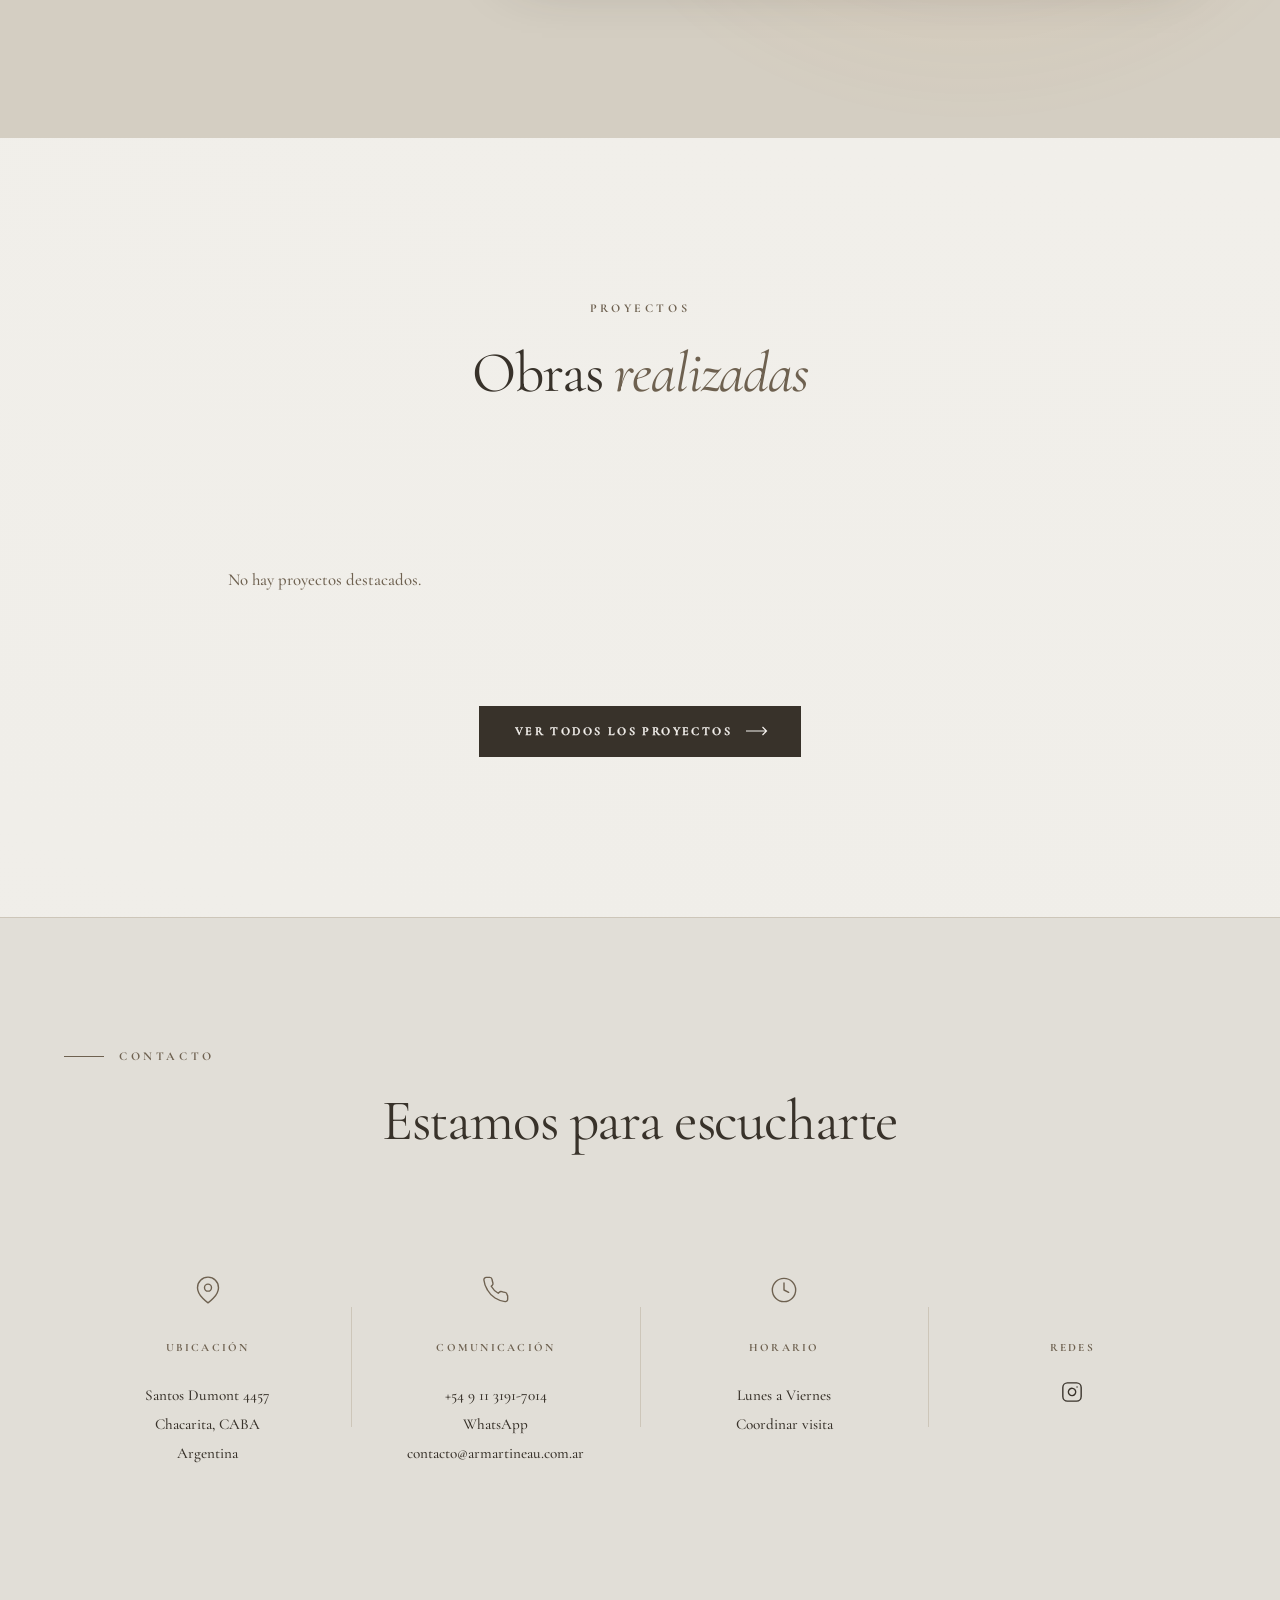
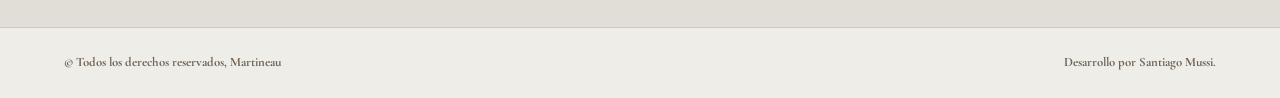
==== commit 772f40a3: "fixes diseño" ====
--- a/index.html
+++ b/index.html
@@ -91,12 +91,18 @@
   <!-- Fuentes -->
   <link rel="preconnect" href="https://fonts.googleapis.com">
   <link rel="preconnect" href="https://fonts.gstatic.com" crossorigin>
-  <link
-    href="https://fonts.googleapis.com/css2?family=Cormorant+Garamond:ital,wght@0,300;0,400;0,500;0,600;0,700;1,300;1,400;1,500;1,600;1,700&display=swap"
-    rel="stylesheet">
+  <!-- La primera foto del hero es lo más grande que se pinta (LCP): se pide de entrada -->
+  <link rel="preload" as="image" href="assets/ImgsPrincipales/portada/hero-portada-1-movil.webp"
+    media="(max-width: 767px)" fetchpriority="high">
+  <link rel="preload" as="image" href="assets/ImgsPrincipales/portada/hero-portada-1.webp"
+    media="(min-width: 768px)" fetchpriority="high">
+
+  <!-- Fuente sin bloquear el primer pintado: se pide ya y se aplica apenas llega -->
+  <link rel="preload" as="style" href="https://fonts.googleapis.com/css2?family=Cormorant+Garamond:ital,wght@0,300;0,400;0,500;0,600;0,700;1,300;1,400;1,500;1,600;1,700&display=swap" onload="this.onload=null;this.rel='stylesheet'">
+  <noscript><link rel="stylesheet" href="https://fonts.googleapis.com/css2?family=Cormorant+Garamond:ital,wght@0,300;0,400;0,500;0,600;0,700;1,300;1,400;1,500;1,600;1,700&display=swap"></noscript>
 
   <!-- Estilos -->
-  <link rel="stylesheet" href="styles.css?v=67">
+  <link rel="stylesheet" href="styles.css?v=69">
 </head>
 
 <body>
@@ -344,17 +350,32 @@
   <!-- Sección Hero -->
   <section class="hero" id="inicio">
     <div class="hero-slides" aria-hidden="true">
+      <!-- En celulares va un recorte vertical liviano (-movil, 750×1210: el mismo encuadre
+           que se ve en pantalla). Solo la primera carga de entrada; el resto usa data-src
+           y lo carga initHeroSlideshow() cuando la página ya terminó (salen recién a los 7 s). -->
       <div class="hero-slide is-active">
-        <img src="assets/ImgsPrincipales/portada/hero-portada-1.webp" alt="" loading="eager" fetchpriority="high">
+        <picture>
+          <source media="(max-width: 767px)" srcset="assets/ImgsPrincipales/portada/hero-portada-1-movil.webp">
+          <img src="assets/ImgsPrincipales/portada/hero-portada-1.webp" alt="" loading="eager" fetchpriority="high">
+        </picture>
       </div>
       <div class="hero-slide">
-        <img src="assets/ImgsPrincipales/portada/hero-portada-2.webp" alt="" fetchpriority="low">
+        <picture>
+          <source media="(max-width: 767px)" data-srcset="assets/ImgsPrincipales/portada/hero-portada-2-movil.webp">
+          <img data-src="assets/ImgsPrincipales/portada/hero-portada-2.webp" alt="" decoding="async">
+        </picture>
       </div>
       <div class="hero-slide">
-        <img src="assets/ImgsPrincipales/portada/hero-portada-4.webp" alt="" fetchpriority="low">
+        <picture>
+          <source media="(max-width: 767px)" data-srcset="assets/ImgsPrincipales/portada/hero-portada-4-movil.webp">
+          <img data-src="assets/ImgsPrincipales/portada/hero-portada-4.webp" alt="" decoding="async">
+        </picture>
       </div>
       <div class="hero-slide">
-        <img src="assets/ImgsPrincipales/portada/hero-portada-5.webp" alt="" fetchpriority="low">
+        <picture>
+          <source media="(max-width: 767px)" data-srcset="assets/ImgsPrincipales/portada/hero-portada-5-movil.webp">
+          <img data-src="assets/ImgsPrincipales/portada/hero-portada-5.webp" alt="" decoding="async">
+        </picture>
       </div>
     </div>
     <div class="hero-overlay" aria-hidden="true"></div>
@@ -494,125 +515,6 @@
             </div>
           </div>
         </div>
-        <!-- Chimenea Luis XV tallada: va encima de la foto, con la boca calada -->
-        <svg class="ba-chimenea" viewBox="0 0 1000 620" preserveAspectRatio="xMidYMid meet" aria-hidden="true" xmlns="http://www.w3.org/2000/svg">
-          <defs>
-            <linearGradient id="chPiedra" x1="0" y1="0" x2="0" y2="1">
-              <stop offset="0" stop-color="#F3EEE6" />
-              <stop offset="1" stop-color="#DCD2C1" />
-            </linearGradient>
-            <linearGradient id="chRepisa" x1="0" y1="0" x2="0" y2="1">
-              <stop offset="0" stop-color="#F7F3EC" />
-              <stop offset="0.6" stop-color="#E6DDCE" />
-              <stop offset="1" stop-color="#CDC1AD" />
-            </linearGradient>
-            <linearGradient id="chCornisa" x1="0" y1="0" x2="0" y2="1">
-              <stop offset="0" stop-color="#D2C6B2" />
-              <stop offset="1" stop-color="#E4DBCC" />
-            </linearGradient>
-            <linearGradient id="chBase" x1="0" y1="0" x2="0" y2="1">
-              <stop offset="0" stop-color="#E6DDCE" />
-              <stop offset="1" stop-color="#C2B6A0" />
-            </linearGradient>
-            <linearGradient id="chLados" x1="0" y1="0" x2="1" y2="0">
-              <stop offset="0" stop-color="#5C4E3A" stop-opacity="0.22" />
-              <stop offset="0.12" stop-color="#5C4E3A" stop-opacity="0" />
-              <stop offset="0.88" stop-color="#5C4E3A" stop-opacity="0" />
-              <stop offset="1" stop-color="#5C4E3A" stop-opacity="0.22" />
-            </linearGradient>
-            <linearGradient id="chConcha" x1="0" y1="0" x2="0" y2="1">
-              <stop offset="0" stop-color="#F7F3EC" />
-              <stop offset="1" stop-color="#D3C8B5" />
-            </linearGradient>
-            <filter id="chGrano" x="0" y="0" width="100%" height="100%">
-              <feTurbulence type="fractalNoise" baseFrequency="0.9" numOctaves="3" stitchTiles="stitch" />
-              <feColorMatrix values="0 0 0 0 .36 0 0 0 0 .3 0 0 0 0 .23 0 0 0 .55 0" />
-            </filter>
-            <filter id="chRelieve" x="-20%" y="-20%" width="140%" height="160%">
-              <feDropShadow dx="0" dy="2" stdDeviation="1.6" flood-color="#4A3C2A" flood-opacity="0.4" />
-            </filter>
-            <filter id="chDifuso" x="-10%" y="-10%" width="120%" height="120%">
-              <feGaussianBlur stdDeviation="9" />
-            </filter>
-            <clipPath id="chHueco">
-              <path d="M112 592V236C112 196 130 168 170 158C200 151 230 150 260 150C340 150 420 142 500 142C580 142 660 150 740 150C770 150 800 151 830 158C870 168 888 196 888 236V592Z" />
-            </clipPath>
-            <clipPath id="chPiedraForma">
-              <path d="M8 12H992Q998 12 998 20V36Q998 45 988 47C700 50 600 58 500 58C400 58 300 50 12 47Q2 45 2 36V20Q2 12 8 12Z" />
-              <path clip-rule="evenodd" d="M46 70H954C962 92 970 120 954 146C944 162 938 176 938 200V568C938 580 946 586 958 590H42C54 586 62 580 62 568V200C62 176 56 162 46 146C30 120 38 92 46 70ZM112 592V236C112 196 130 168 170 158C200 151 230 150 260 150C340 150 420 142 500 142C580 142 660 150 740 150C770 150 800 151 830 158C870 168 888 196 888 236V592Z" />
-              <rect x="0" y="586" width="1000" height="34" />
-            </clipPath>
-          </defs>
-
-          <!-- Sombra interior de la boca, sobre la foto -->
-          <g clip-path="url(#chHueco)">
-            <path d="M112 592V236C112 196 130 168 170 158C200 151 230 150 260 150C340 150 420 142 500 142C580 142 660 150 740 150C770 150 800 151 830 158C870 168 888 196 888 236V592" fill="none" stroke="#120D08" stroke-opacity="0.5" stroke-width="28" filter="url(#chDifuso)" />
-          </g>
-
-          <!-- Cuerpo con la boca calada -->
-          <path fill="url(#chPiedra)" fill-rule="evenodd" d="M46 70H954C962 92 970 120 954 146C944 162 938 176 938 200V568C938 580 946 586 958 590H42C54 586 62 580 62 568V200C62 176 56 162 46 146C30 120 38 92 46 70ZM112 592V236C112 196 130 168 170 158C200 151 230 150 260 150C340 150 420 142 500 142C580 142 660 150 740 150C770 150 800 151 830 158C870 168 888 196 888 236V592Z" />
-
-          <!-- Molduras escalonadas siguiendo la boca -->
-          <g fill="none" stroke-linejoin="round">
-            <path d="M112 592V236C112 196 130 168 170 158C200 151 230 150 260 150C340 150 420 142 500 142C580 142 660 150 740 150C770 150 800 151 830 158C870 168 888 196 888 236V592" stroke="#C9BDA8" stroke-width="24" />
-            <path d="M112 592V236C112 196 130 168 170 158C200 151 230 150 260 150C340 150 420 142 500 142C580 142 660 150 740 150C770 150 800 151 830 158C870 168 888 196 888 236V592" stroke="#F4EFE7" stroke-width="18" />
-            <path d="M112 592V236C112 196 130 168 170 158C200 151 230 150 260 150C340 150 420 142 500 142C580 142 660 150 740 150C770 150 800 151 830 158C870 168 888 196 888 236V592" stroke="#D6CBB8" stroke-width="10" />
-            <path d="M112 592V236C112 196 130 168 170 158C200 151 230 150 260 150C340 150 420 142 500 142C580 142 660 150 740 150C770 150 800 151 830 158C870 168 888 196 888 236V592" stroke="#EFE9DF" stroke-width="4" />
-          </g>
-
-          <!-- Cornisa bajo la repisa -->
-          <path fill="url(#chCornisa)" d="M34 48C300 51 400 60 500 60C600 60 700 51 966 48L956 70C700 73 600 81 500 81C400 81 300 73 44 70Z" />
-          <path fill="none" stroke="#5C4E3A" stroke-opacity="0.35" stroke-width="1.2" d="M40 59C300 62 400 71 500 71C600 71 700 62 960 59" />
-
-          <!-- Repisa de frente curvo -->
-          <path fill="url(#chRepisa)" d="M8 12H992Q998 12 998 20V36Q998 45 988 47C700 50 600 58 500 58C400 58 300 50 12 47Q2 45 2 36V20Q2 12 8 12Z" />
-          <path fill="none" stroke="#FFFFFF" stroke-opacity="0.8" stroke-width="1.2" d="M10 16H990" />
-
-          <!-- Jambas: paneles hundidos con guirnalda colgante -->
-          <g id="chJamba" fill="none" stroke="#5C4E3A" stroke-opacity="0.38" stroke-width="1.4">
-            <path d="M72 262Q72 244 87 244Q102 244 102 262V556H72Z" />
-            <path d="M77 266Q77 252 87 252Q97 252 97 266V550H77Z" stroke-opacity="0.22" />
-            <g fill="#EDE6DA" stroke-opacity="0.45" filter="url(#chRelieve)">
-              <ellipse cx="87" cy="274" rx="5.5" ry="6.5" />
-              <ellipse cx="87" cy="292" rx="4.5" ry="5.5" />
-              <ellipse cx="87" cy="308" rx="3.6" ry="4.4" />
-              <ellipse cx="87" cy="321" rx="2.8" ry="3.4" />
-            </g>
-          </g>
-          <use href="#chJamba" transform="translate(1000 0) scale(-1 1)" />
-
-          <!-- Ménsulas con volutas arriba de las jambas -->
-          <g id="chVoluta" filter="url(#chRelieve)">
-            <path d="M52 74C36 90 34 116 44 132C52 146 70 144 72 130C74 118 62 112 56 118C51 123 55 131 61 129" fill="none" stroke="#5C4E3A" stroke-opacity="0.55" stroke-width="2" stroke-linecap="round" />
-            <path d="M64 168C58 180 60 196 68 204" fill="none" stroke="#5C4E3A" stroke-opacity="0.4" stroke-width="1.6" stroke-linecap="round" />
-          </g>
-          <use href="#chVoluta" transform="translate(1000 0) scale(-1 1)" />
-
-          <!-- Concha tallada y volutas con hojas a los costados -->
-          <g filter="url(#chRelieve)">
-            <g fill="none" stroke="#5C4E3A" stroke-opacity="0.5" stroke-width="1.8" stroke-linecap="round" transform="translate(0 14)">
-              <path d="M452 108C420 100 380 104 350 118C336 124 324 122 320 114C318 106 328 102 332 108" />
-              <path d="M350 118C344 108 352 98 362 102M384 106C380 96 388 88 398 92M416 102C414 94 420 88 428 90" stroke-opacity="0.38" />
-              <path d="M548 108C580 100 620 104 650 118C664 124 676 122 680 114C682 106 672 102 668 108" />
-              <path d="M650 118C656 108 648 98 638 102M616 106C620 96 612 88 602 92M584 102C586 94 580 88 572 90" stroke-opacity="0.38" />
-            </g>
-            <g transform="translate(458 94) scale(0.7)">
-              <path d="M60 66C40 66 14 60 8 50 4 40 12 30 20 30 18 20 28 12 36 16 38 6 50 2 56 8 58 2 62 2 64 8 70 2 82 6 84 16 92 12 102 20 100 30 108 30 116 40 112 50 106 60 80 66 60 66Z" fill="url(#chConcha)" stroke="#5C4E3A" stroke-opacity="0.55" stroke-width="1.4" />
-              <path d="M60 64L14 46M60 64L24 33M60 64L38 21M60 64L50 12M60 64V9M60 64L70 12M60 64L82 21M60 64L96 33M60 64L106 46" fill="none" stroke="#5C4E3A" stroke-opacity="0.42" stroke-width="1.2" stroke-linecap="round" />
-              <ellipse cx="60" cy="64" rx="8" ry="4.5" fill="#EAE3D7" stroke="#5C4E3A" stroke-opacity="0.5" stroke-width="1.2" />
-            </g>
-          </g>
-
-          <!-- Base (hogar) -->
-          <rect x="0" y="586" width="1000" height="34" rx="3" fill="url(#chBase)" />
-          <path d="M3 589H997" stroke="#FFFFFF" stroke-opacity="0.7" stroke-width="1.2" />
-
-          <!-- Grano de piedra y sombreado de los costados -->
-          <g clip-path="url(#chPiedraForma)">
-            <rect width="1000" height="620" filter="url(#chGrano)" opacity="0.28" />
-            <rect width="1000" height="620" fill="url(#chLados)" />
-          </g>
-        </svg>
       </div>
 
     </div>
@@ -836,7 +738,7 @@
   </script>
 
   <script src="buscador.js?v=2"></script>
-  <script src="script.js?v=23"></script>
+  <script src="script.js?v=24"></script>
   <!-- WhatsApp Floating Button -->
   <a href="https://wa.me/5491131917014" class="whatsapp-float" target="_blank" rel="noopener noreferrer"
     aria-label="Contactar por WhatsApp">
--- a/styles.css
+++ b/styles.css
@@ -879,6 +879,12 @@
   z-index: 2;
 }
 
+.hero-slide picture {
+  display: block;
+  width: 100%;
+  height: 100%;
+}
+
 .hero-slide img {
   width: 100%;
   height: 100%;
@@ -952,44 +958,21 @@
   margin-bottom: 2rem;
 }
 
-/* Botón "placa de piedra tallada": se lee como un relieve, no como un dibujo.
-   - Cara de piedra con grano y la luz entrando desde arriba a la izquierda.
-   - Bisel: el canto de arriba/izquierda iluminado y el de abajo/derecha en sombra.
-   - Esquinas rebajadas en cuarto de círculo (como los paneles de una chimenea).
-   - Moldura interior incisa: surco oscuro con su labio de luz abajo.
-   - Letras y rosetas grabadas (sombra clara debajo, como talladas en hueco).
-   El marco es un SVG en border-image (las esquinas quedan fijas y los lados se
-   estiran) y una máscara recorta las esquinas para que la cara y el relleno las
-   respeten. Al pasar el mouse se llena de abajo hacia arriba con la superficie
-   ondulada, como la mezcla al volcarse en el molde; el relieve queda encima.
-   Solo anima transform (no repinta). */
+/* Botón: moderno y sobrio. Bloque sólido espresso, esquinas rectas y una flecha
+   que avanza al pasar el mouse. Anima solo color y transform (sin repintar). */
 .btn {
-  --btn-relleno: var(--stone-brown);
-  --btn-ola: url("data:image/svg+xml,%3Csvg xmlns='http://www.w3.org/2000/svg' viewBox='0 0 40 10' preserveAspectRatio='none'%3E%3Cpath d='M0 10V5Q10 0 20 5T40 5V10Z' fill='%236E6150'/%3E%3C/svg%3E");
-  --btn-marco: url("data:image/svg+xml,%3Csvg xmlns='http://www.w3.org/2000/svg' width='48' height='48' viewBox='0 0 48 48' fill='none'%3E%3Cpath d='M1.25 38.835V9.165A9.25 9.25 0 0 0 9.165 1.25H38.835' stroke='%23fff' stroke-opacity='.6' stroke-width='2.5'/%3E%3Cpath d='M38.835 1.25A9.25 9.25 0 0 0 46.75 9.165' stroke='%23fff' stroke-opacity='.25' stroke-width='2.5'/%3E%3Cpath d='M9.165 46.75A9.25 9.25 0 0 0 1.25 38.835' stroke='%233C3228' stroke-opacity='.12' stroke-width='2.5'/%3E%3Cpath d='M46.75 9.165V38.835A9.25 9.25 0 0 0 38.835 46.75H9.165' stroke='%233C3228' stroke-opacity='.3' stroke-width='2.5'/%3E%3Cpath d='M8 .5H40A8 8 0 0 0 47.5 8V40A8 8 0 0 0 40 47.5H8A8 8 0 0 0 .5 40V8A8 8 0 0 0 8 .5Z' stroke='%235A4E40' stroke-opacity='.45'/%3E%3Cpath d='M12.65 6H35.35A14 14 0 0 0 42 12.65V35.35A14 14 0 0 0 35.35 42H12.65A14 14 0 0 0 6 35.35V12.65A14 14 0 0 0 12.65 6Z' transform='translate(.8 .8)' stroke='%23fff' stroke-opacity='.6'/%3E%3Cpath d='M12.65 6H35.35A14 14 0 0 0 42 12.65V35.35A14 14 0 0 0 35.35 42H12.65A14 14 0 0 0 6 35.35V12.65A14 14 0 0 0 12.65 6Z' stroke='%234A3F33' stroke-opacity='.5'/%3E%3C/svg%3E");
-  --btn-roseta: url("data:image/svg+xml,%3Csvg xmlns='http://www.w3.org/2000/svg' width='13' height='13' viewBox='0 0 13 13' fill='none'%3E%3Cg transform='translate(.7 .7)' stroke='%23fff' stroke-opacity='.65'%3E%3Cpath d='M6 1C7.6 2.6 7.6 4.4 6 6C4.4 4.4 4.4 2.6 6 1ZM6 11C7.6 9.4 7.6 7.6 6 6C4.4 7.6 4.4 9.4 6 11ZM1 6C2.6 4.4 4.4 4.4 6 6C4.4 7.6 2.6 7.6 1 6ZM11 6C9.4 4.4 7.6 4.4 6 6C7.6 7.6 9.4 7.6 11 6Z'/%3E%3C/g%3E%3Cg stroke='%234A3F33' stroke-opacity='.6'%3E%3Cpath d='M6 1C7.6 2.6 7.6 4.4 6 6C4.4 4.4 4.4 2.6 6 1ZM6 11C7.6 9.4 7.6 7.6 6 6C4.4 7.6 4.4 9.4 6 11ZM1 6C2.6 4.4 4.4 4.4 6 6C4.4 7.6 2.6 7.6 1 6ZM11 6C9.4 4.4 7.6 4.4 6 6C7.6 7.6 9.4 7.6 11 6Z'/%3E%3Ccircle cx='6' cy='6' r='1' fill='%234A3F33' fill-opacity='.6' stroke='none'/%3E%3C/g%3E%3C/svg%3E");
-  --btn-grano: url("data:image/svg+xml,%3Csvg xmlns='http://www.w3.org/2000/svg' width='160' height='160'%3E%3Cfilter id='n'%3E%3CfeTurbulence type='fractalNoise' baseFrequency='.9' numOctaves='3' stitchTiles='stitch'/%3E%3CfeColorMatrix values='0 0 0 0 .3 0 0 0 0 .25 0 0 0 0 .2 0 0 0 .2 0'/%3E%3C/filter%3E%3Crect width='100%25' height='100%25' filter='url(%23n)'/%3E%3C/svg%3E");
-  --btn-esquina: 8px;
-  display: inline-block;
+  --btn-fondo: var(--color-text);
+  --btn-texto: var(--ink-on-dark);
+  --btn-fondo-hover: var(--stone-brown);
+  display: inline-flex;
+  align-items: center;
+  justify-content: center;
+  gap: 0.9rem;
   /* Un poco más abajo que arriba: las mayúsculas de Cormorant quedan ópticamente centradas */
-  padding: 1.17rem 3.5rem 1.33rem;
-  border: 1px solid transparent;
-  -webkit-mask:
-    radial-gradient(circle at 0 0, transparent calc(var(--btn-esquina) - 0.5px), #000 var(--btn-esquina)) 0 0 / 51% 51% no-repeat,
-    radial-gradient(circle at 100% 0, transparent calc(var(--btn-esquina) - 0.5px), #000 var(--btn-esquina)) 100% 0 / 51% 51% no-repeat,
-    radial-gradient(circle at 0 100%, transparent calc(var(--btn-esquina) - 0.5px), #000 var(--btn-esquina)) 0 100% / 51% 51% no-repeat,
-    radial-gradient(circle at 100% 100%, transparent calc(var(--btn-esquina) - 0.5px), #000 var(--btn-esquina)) 100% 100% / 51% 51% no-repeat;
-  mask:
-    radial-gradient(circle at 0 0, transparent calc(var(--btn-esquina) - 0.5px), #000 var(--btn-esquina)) 0 0 / 51% 51% no-repeat,
-    radial-gradient(circle at 100% 0, transparent calc(var(--btn-esquina) - 0.5px), #000 var(--btn-esquina)) 100% 0 / 51% 51% no-repeat,
-    radial-gradient(circle at 0 100%, transparent calc(var(--btn-esquina) - 0.5px), #000 var(--btn-esquina)) 0 100% / 51% 51% no-repeat,
-    radial-gradient(circle at 100% 100%, transparent calc(var(--btn-esquina) - 0.5px), #000 var(--btn-esquina)) 100% 100% / 51% 51% no-repeat;
-  background:
-    linear-gradient(165deg, rgba(255, 255, 255, 0.4) 0%, rgba(255, 255, 255, 0) 45%, rgba(60, 50, 40, 0.1) 100%),
-    var(--btn-grano),
-    #E2DBCF;
-  color: #3A3128;
-  text-shadow: 0 1px 0 rgba(255, 255, 255, 0.55);
+  padding: 1.1rem 2rem 1.2rem 2.2rem;
+  border: 1px solid var(--btn-fondo);
+  background-color: var(--btn-fondo);
+  color: var(--btn-texto);
   font-family: var(--font-sans);
   font-weight: 700;
   /* 700 es el máximo de Cormorant: un trazo fino del mismo color le suma cuerpo */
@@ -997,58 +980,42 @@
   text-transform: uppercase;
   letter-spacing: 0.2em;
   font-size: 0.75rem;
-  position: relative;
-  overflow: hidden;
-  isolation: isolate;
-  transition: color 0.5s var(--ease-out) 0.1s, text-shadow 0.5s var(--ease-out) 0.1s;
-}
-
-/* La mezcla: franja ondulada arriba + relleno liso abajo */
-.btn::before {
-  content: '';
-  position: absolute;
-  left: 0;
-  right: 0;
-  bottom: 0;
-  height: calc(100% + 10px);
-  z-index: -1;
-  background:
-    var(--btn-ola) 0 0 / 40px 10px repeat-x,
-    linear-gradient(var(--btn-relleno), var(--btn-relleno)) 0 9px / 100% calc(100% - 9px) no-repeat;
-  transform: translateY(100%);
-  transition: transform 0.75s cubic-bezier(0.5, 0, 0.2, 1);
-}
-
-/* Bisel, moldura y rosetas en la capa de arriba: el relieve sigue sobre el relleno */
+  line-height: 1;
+  transition: background-color 0.4s var(--ease-out), border-color 0.4s var(--ease-out), color 0.4s var(--ease-out);
+}
+
+/* Flecha fina que avanza */
 .btn::after {
   content: '';
-  position: absolute;
-  inset: -1px;
-  border: 1px solid transparent;
-  border-image: var(--btn-marco) 16 / 16px stretch;
-  background:
-    var(--btn-roseta) left calc(1.1rem + 1px) center / 12px no-repeat,
-    var(--btn-roseta) right calc(1.1rem + 1px) center / 12px no-repeat;
-  pointer-events: none;
+  width: 22px;
+  height: 10px;
+  flex-shrink: 0;
+  background-color: currentColor;
+  -webkit-mask: url("data:image/svg+xml,%3Csvg xmlns='http://www.w3.org/2000/svg' viewBox='0 0 22 10' fill='none' stroke='%23000' stroke-width='1.2'%3E%3Cpath d='M0 5h20.5M16.5 1l4 4-4 4'/%3E%3C/svg%3E") center / contain no-repeat;
+  mask: url("data:image/svg+xml,%3Csvg xmlns='http://www.w3.org/2000/svg' viewBox='0 0 22 10' fill='none' stroke='%23000' stroke-width='1.2'%3E%3Cpath d='M0 5h20.5M16.5 1l4 4-4 4'/%3E%3C/svg%3E") center / contain no-repeat;
+  transition: transform 0.45s var(--ease-out);
 }
 
 .btn:hover {
-  color: var(--ink-on-dark);
-  text-shadow: 0 -1px 0 rgba(30, 24, 18, 0.45);
-}
-
-.btn:hover::before {
-  transform: translateY(0);
-}
-
-/* La máscara recortaría el outline de foco por fuera: va por dentro */
+  background-color: var(--btn-fondo-hover);
+  border-color: var(--btn-fondo-hover);
+}
+
+.btn:hover::after {
+  transform: translateX(5px);
+}
+
 .btn:focus-visible {
-  outline: 1px solid currentColor;
-  outline-offset: -11px;
-}
-
-/* .btn-outline-light (sobre imágenes / héroes): la placa de piedra ya se lee sola
-   sobre fondos oscuros, así que la variante queda igual que el botón base. */
+  outline: 1px solid var(--btn-fondo);
+  outline-offset: 4px;
+}
+
+/* Sobre imágenes / héroes: bloque claro, se lee sobre cualquier foto */
+.btn-outline-light {
+  --btn-fondo: var(--ink-on-dark);
+  --btn-texto: var(--color-text);
+  --btn-fondo-hover: #FFFFFF;
+}
 
 /* Indicador de scroll */
 .scroll-indicator {
@@ -1554,15 +1521,18 @@
   margin: 0;
 }
 
-/* Sección Antes y Después: sección oscura, foto en arco rebajado y un resplandor
-   de fuego que crece a medida que se ve la chimenea encendida.
+/* Sección Antes y Después: fondo greige (paleta de la clienta), foto limpia en
+   rectángulo con un marco de línea desplazado, y un resplandor cálido suave que
+   crece a medida que se ve la chimenea encendida.
    --ba-pos (0-100) = cuánto se ve del "antes", desde la izquierda. */
 .before-after {
   --ba-pos: 50;
+  --ba-fondo: #D4CEC2;
+  --ba-linea: rgba(56, 50, 42, 0.35);
   position: relative;
   padding: 9rem 0;
-  background-color: var(--color-black);
-  color: var(--ink-on-dark);
+  background-color: var(--ba-fondo);
+  color: var(--color-text);
   overflow: hidden;
   isolation: isolate;
 }
@@ -1572,8 +1542,8 @@
   position: absolute;
   inset: -10% -10% -10% 20%;
   z-index: -1;
-  background: radial-gradient(ellipse 50% 55% at 60% 55%, rgba(222, 150, 70, 0.28), rgba(222, 150, 70, 0.08) 45%, transparent 70%);
-  opacity: calc(0.15 + (100 - var(--ba-pos)) / 100 * 0.85);
+  background: radial-gradient(ellipse 50% 55% at 62% 52%, rgba(214, 150, 80, 0.22), rgba(214, 150, 80, 0.06) 45%, transparent 70%);
+  opacity: calc(0.2 + (100 - var(--ba-pos)) / 100 * 0.8);
   will-change: opacity;
   pointer-events: none;
 }
@@ -1592,82 +1562,55 @@
   }
 }
 
-.ba-texto .section-label { color: var(--dusty-taupe-2); }
-.ba-texto .section-label::before { background-color: var(--dusty-taupe-2); }
+.ba-texto .section-label { color: var(--stone-brown); }
+.ba-texto .section-label::before { background-color: var(--stone-brown); }
 
 .ba-texto h2 {
-  color: var(--ink-on-dark);
+  color: var(--color-text);
   margin-bottom: 1.4rem;
 }
 
 .ba-texto h2 em {
   font-style: italic;
-  color: #D9BC93;
+  color: var(--stone-brown);
 }
 
 .ba-lead {
   font-size: 1.1rem;
   line-height: 1.75;
-  color: rgba(244, 241, 237, 0.72);
+  color: #4E453A;
   margin: 0 0 2.2rem;
   max-width: 400px;
 }
 
-/* Mismo lenguaje que .btn: moldura doble y la opción activa se "cuela" de abajo
-   hacia arriba con la superficie ondulada */
+/* Control segmentado: línea fina, la opción activa en bloque sólido */
 .ba-botones {
-  position: relative;
   display: inline-flex;
-  padding: 5px;
-  border: 1px solid rgba(244, 241, 237, 0.4);
-}
-
-.ba-botones::after {
-  content: '';
-  position: absolute;
-  inset: 3px;
-  border: 1px solid rgba(244, 241, 237, 0.14);
-  pointer-events: none;
+  border: 1px solid var(--color-text);
 }
 
 .ba-boton {
-  position: relative;
-  overflow: hidden;
-  isolation: isolate;
   font-family: var(--font-sans);
-  font-size: 0.64rem;
+  font-weight: 700;
+  font-size: 0.66rem;
   letter-spacing: 0.2em;
   text-transform: uppercase;
-  padding: 0.75rem 1.15rem;
+  padding: 0.85rem 1.2rem 0.9rem;
   border: none;
   background: transparent;
-  color: rgba(244, 241, 237, 0.7);
+  color: var(--color-text);
   cursor: pointer;
-  transition: color 0.45s var(--ease-out) 0.1s;
-}
-
-/* Separador fino entre opciones */
-.ba-boton + .ba-boton { border-left: 1px solid rgba(244, 241, 237, 0.14); }
-
-.ba-boton::before {
-  content: '';
-  position: absolute;
-  left: 0;
-  right: 0;
-  bottom: 0;
-  height: calc(100% + 8px);
-  z-index: -1;
-  background:
-    url("data:image/svg+xml,%3Csvg xmlns='http://www.w3.org/2000/svg' viewBox='0 0 40 10' preserveAspectRatio='none'%3E%3Cpath d='M0 10V5Q10 0 20 5T40 5V10Z' fill='%23F4F1ED'/%3E%3C/svg%3E") 0 0 / 32px 8px repeat-x,
-    linear-gradient(var(--ink-on-dark), var(--ink-on-dark)) 0 7px / 100% calc(100% - 7px) no-repeat;
-  transform: translateY(100%);
-  transition: transform 0.6s cubic-bezier(0.5, 0, 0.2, 1);
-}
-
-.ba-boton:hover { color: var(--ink-on-dark); }
-
-.ba-boton.is-activo { color: var(--color-black); }
-.ba-boton.is-activo::before { transform: translateY(0); }
+  transition: background-color 0.35s var(--ease-out), color 0.35s var(--ease-out);
+}
+
+.ba-boton + .ba-boton { border-left: 1px solid var(--ba-linea); }
+
+.ba-boton:hover { background-color: rgba(56, 50, 42, 0.08); }
+
+.ba-boton.is-activo {
+  background-color: var(--color-text);
+  color: var(--ink-on-dark);
+}
 
 .ba-ayuda {
   display: flex;
@@ -1678,72 +1621,60 @@
   font-size: 0.62rem;
   letter-spacing: 0.24em;
   text-transform: uppercase;
-  color: rgba(244, 241, 237, 0.45);
+  color: var(--stone-brown);
 }
 
 .ba-ayuda svg { width: 18px; height: 18px; }
 
-/* Marco: chimenea Luis XV tallada en SVG (como la de la foto). La foto va debajo,
-   ocupando el recuadro de la boca, y la chimenea encima con la boca calada.
-   Las medidas del .ba-container salen del viewBox del SVG (1000 x 620):
-   boca de x 112 a 888; la foto arranca en y 154 (debajo del borde de arriba,
-   para que se vea entera la chimenea de la foto) y llega hasta y 592. */
+/* Marco moderno: la foto en rectángulo limpio (2:1, se ve completa) y una línea
+   fina desplazada detrás, como un marco de galería. Nada pisa la foto. */
 .ba-marco {
   position: relative;
   width: 100%;
-  max-width: 880px;
+  max-width: 900px;
   margin: 0 auto;
-  aspect-ratio: 1000 / 620;
-}
-
-/* Sombra de la chimenea sobre el piso */
-.ba-marco::after {
+  padding: 0 18px 18px 0;
+}
+
+.ba-marco::before {
   content: '';
   position: absolute;
-  left: 4%;
-  right: 4%;
-  bottom: -26px;
-  height: 40px;
-  background: radial-gradient(ellipse at center, rgba(0, 0, 0, 0.55), transparent 70%);
+  top: 18px;
+  left: 18px;
+  right: 0;
+  bottom: 0;
+  border: 1px solid var(--ba-linea);
   pointer-events: none;
 }
 
-.ba-chimenea {
-  position: absolute;
-  inset: 0;
-  width: 100%;
-  height: 100%;
-  z-index: 5;
-  pointer-events: none;
-  overflow: visible;
-}
-
 .ba-container {
-  position: absolute;
-  left: 11.2%;
-  top: 24.839%;
-  width: 77.6%;
-  height: 70.645%;
+  position: relative;
+  width: 100%;
+  aspect-ratio: 2 / 1;
   overflow: hidden;
   user-select: none;
   touch-action: pan-y;
   background: #1C1712;
+  box-shadow: 0 30px 60px -20px rgba(42, 36, 29, 0.45);
   cursor: ew-resize;
   outline: none;
 }
 
 .ba-container:focus-visible .ba-slider-button {
-  box-shadow: 0 0 0 3px rgba(217, 188, 147, 0.7);
+  box-shadow: 0 0 0 3px rgba(56, 50, 42, 0.6);
 }
 
 @media (max-width: 768px) {
   .before-after { padding: 7rem 0; }
+  .ba-marco { padding: 0 12px 12px 0; }
+  .ba-marco::before { top: 12px; left: 12px; }
+  .ba-container { aspect-ratio: 3 / 2; }
   .ba-slider-button { width: 36px; height: 36px; margin: -18px 0 0 -18px; }
   .ba-slider-button svg { width: 14px; height: 14px; }
   .ba-slider-button::before { inset: -5px; }
   .ba-etiqueta { bottom: 0.7rem; font-size: 0.52rem; padding: 0.4rem 0.65rem; }
-  .ba-etiqueta--antes { left: 0.9rem; }
-  .ba-etiqueta--despues { right: 0.9rem; }
+  .ba-etiqueta--antes { left: 0.8rem; }
+  .ba-etiqueta--despues { right: 0.8rem; }
 }
 
 .ba-image {
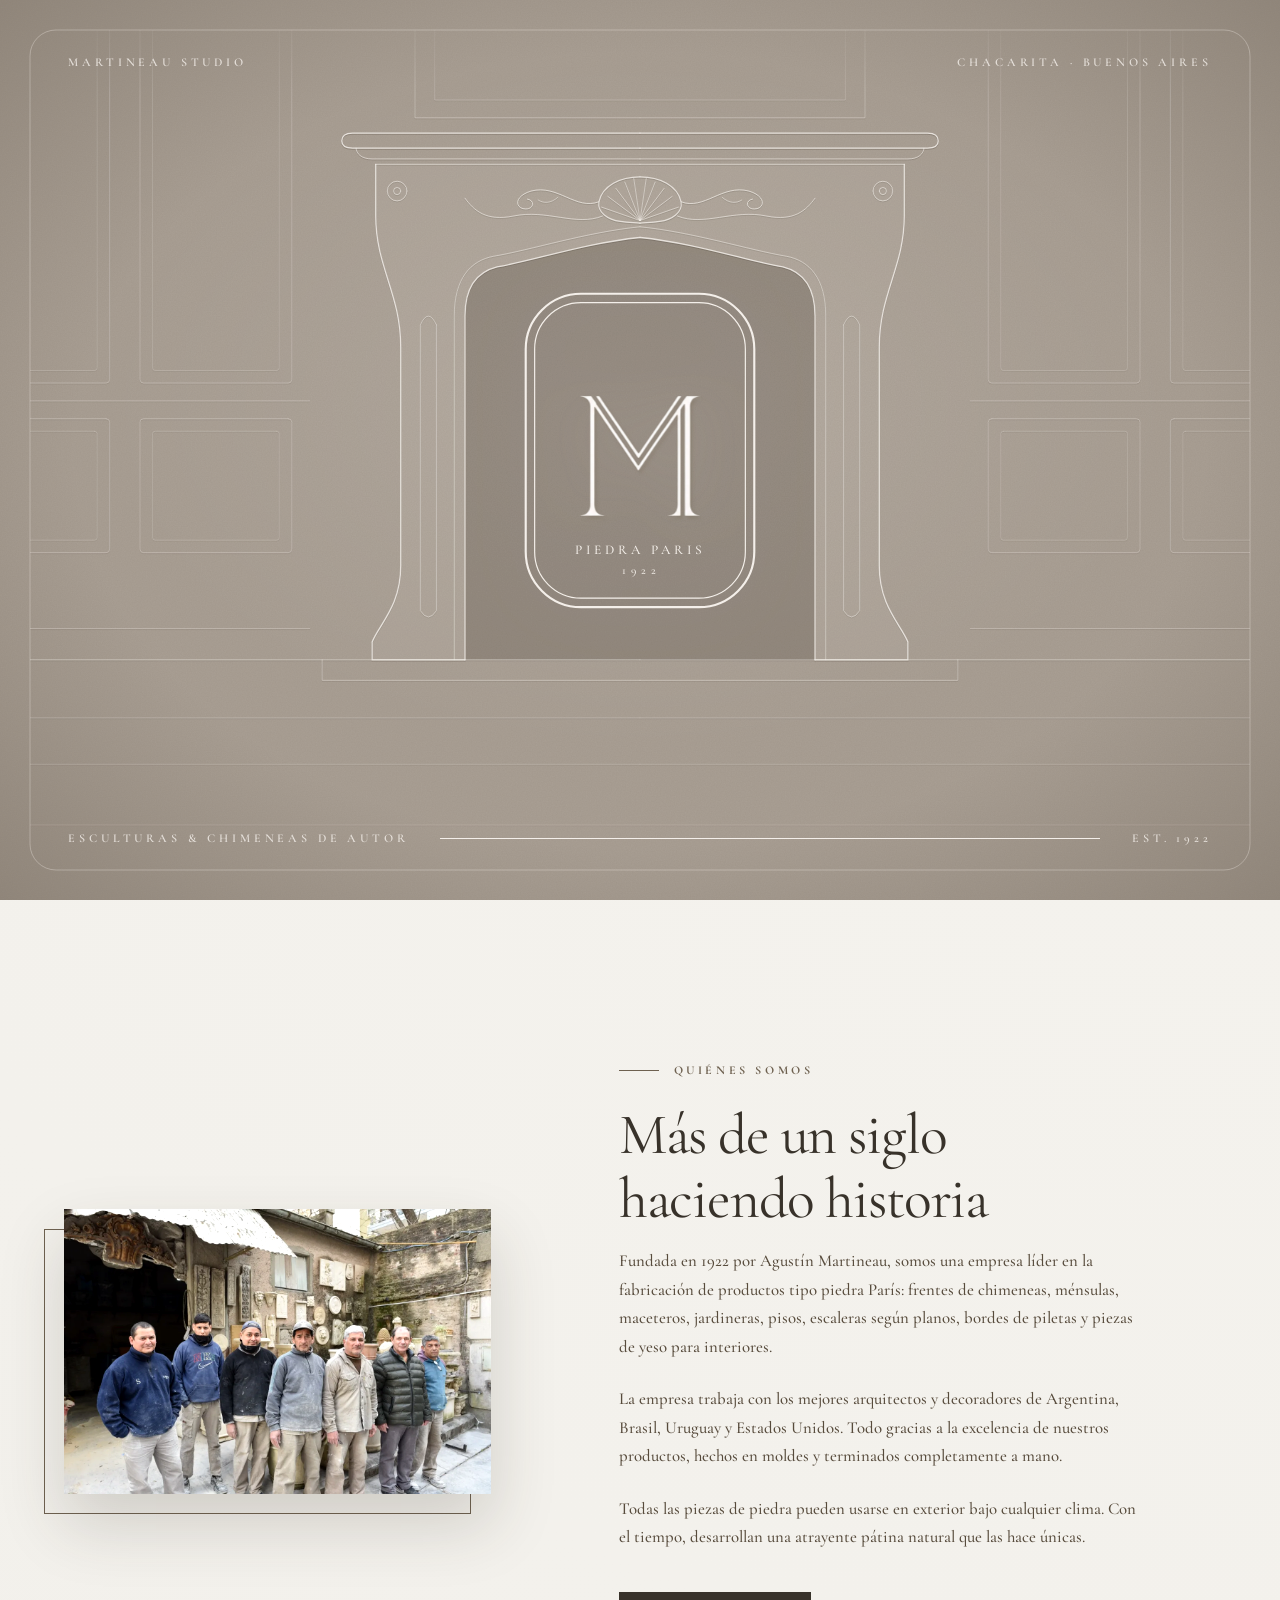
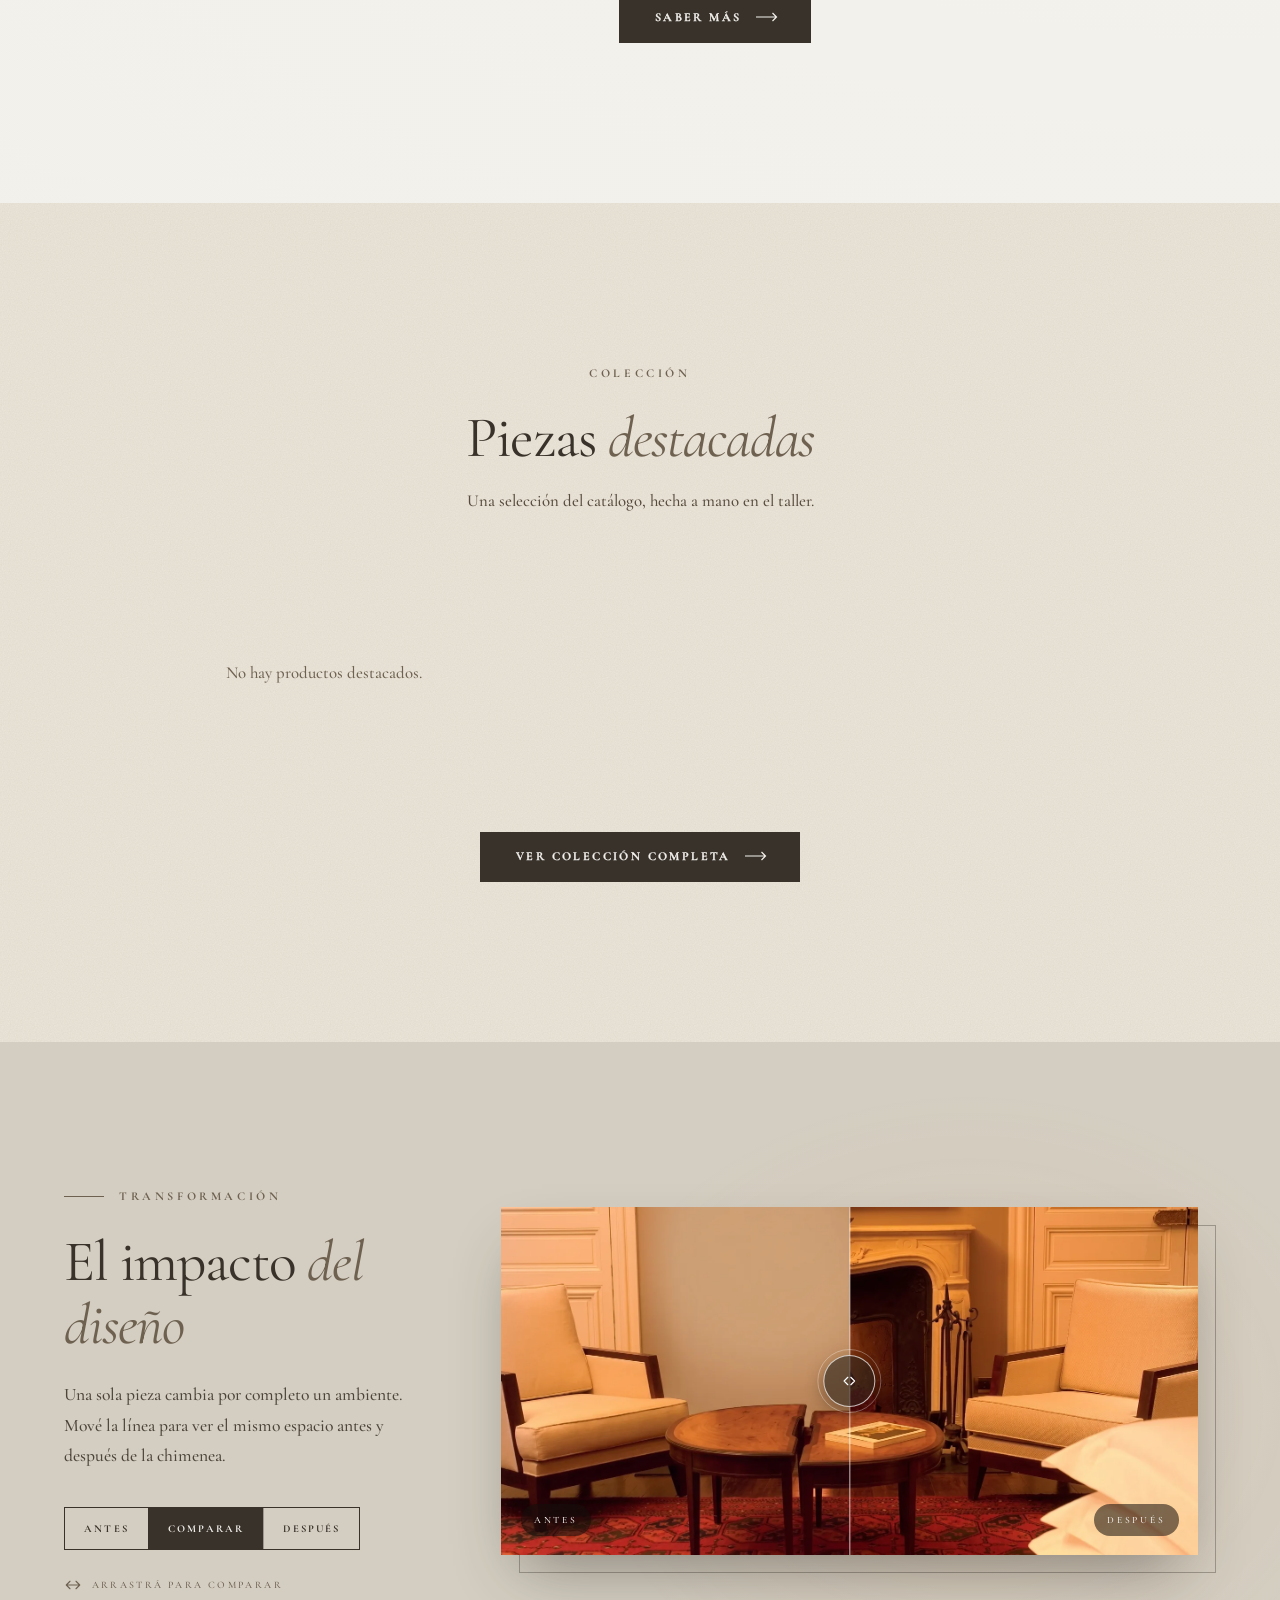
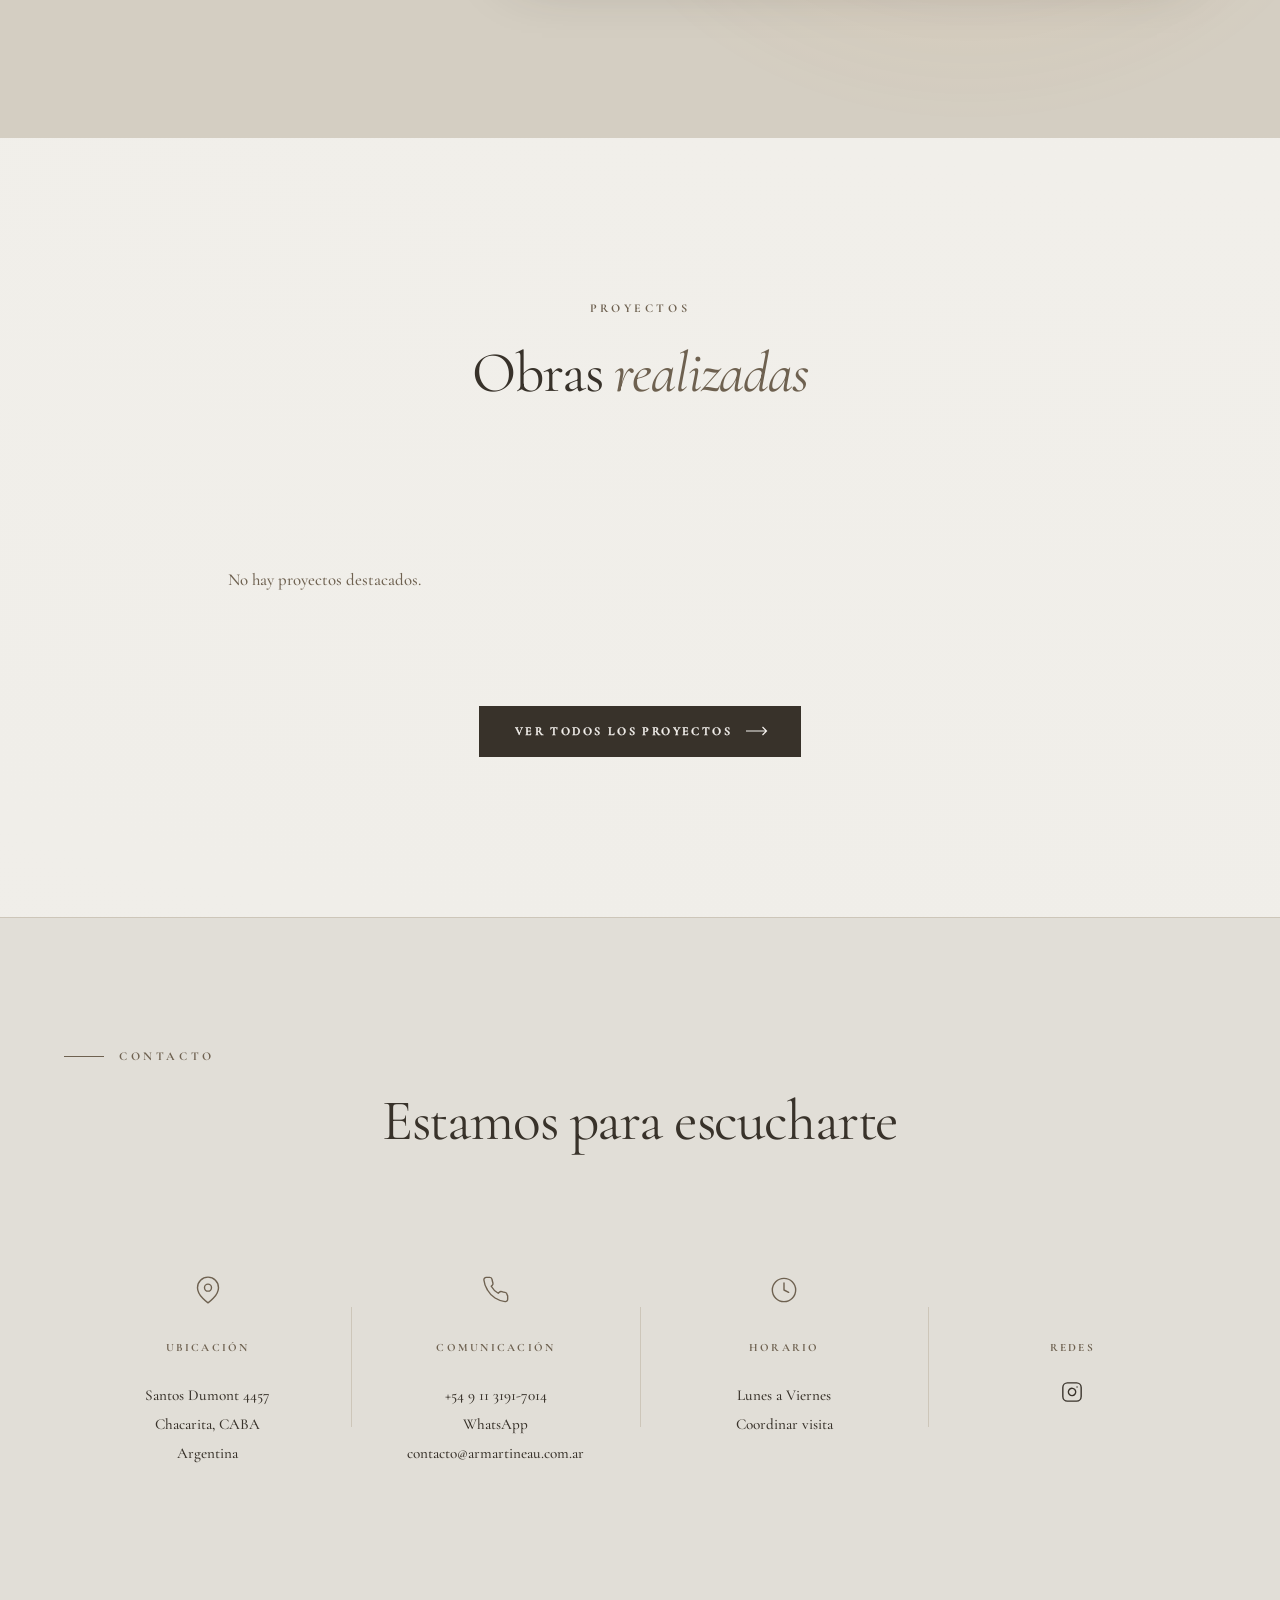
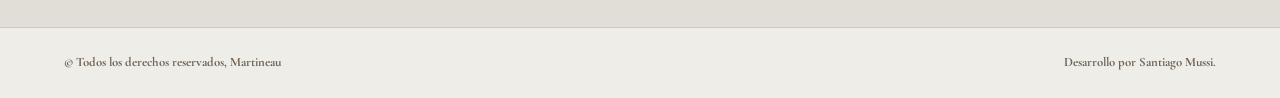
==== commit 46971757: "funciones panel admin" ====
--- a/index.html
+++ b/index.html
@@ -28,7 +28,7 @@
   <meta name="twitter:image" content="https://armartineau.com.ar/assets/og-martineau.jpg">
 
   <!-- Datos estructurados (schema.org) -->
-  <script type="application/ld+json">
+  <script type="application/ld+json" data-contacto="ld">
   {
     "@context": "https://schema.org",
     "@graph": [
@@ -564,7 +564,7 @@
             </svg>
           </span>
           <h3>Ubicación</h3>
-          <p>
+          <p data-contacto="ubicacion">
             Santos Dumont 4457 <br>
             Chacarita, CABA<br>
             Argentina
@@ -583,9 +583,9 @@
           </span>
           <h3>Comunicación</h3>
           <p>
-            <a href="tel:+5491131917014">+54 9 11 3191-7014</a><br>
-            <a href="https://wa.me/5491131917014" target="_blank" rel="noopener">WhatsApp</a><br>
-            <a href="mailto:contacto@armartineau.com.ar">contacto@armartineau.com.ar</a>
+            <a href="tel:+5491131917014" data-contacto="telefono">+54 9 11 3191-7014</a><br>
+            <a href="https://wa.me/5491131917014" target="_blank" rel="noopener" data-contacto="whatsapp">WhatsApp</a><br>
+            <a href="mailto:contacto@armartineau.com.ar" data-contacto="email">contacto@armartineau.com.ar</a>
           </p>
         </div>
 
@@ -600,7 +600,7 @@
             </svg>
           </span>
           <h3>Horario</h3>
-          <p>
+          <p data-contacto="horario">
             Lunes a Viernes<br>
             Coordinar visita
           </p>
@@ -612,7 +612,7 @@
           <span class="contact-block-icon" aria-hidden="true"></span>
           <h3>Redes</h3>
           <div class="contact-social">
-            <a href="https://www.instagram.com/armartineau/" class="social-link" aria-label="Instagram" target="_blank"
+            <a href="https://www.instagram.com/armartineau/" data-contacto="instagram" class="social-link" aria-label="Instagram" target="_blank"
               rel="noopener">
               <svg xmlns="http://www.w3.org/2000/svg" viewBox="0 0 24 24" fill="none" stroke="currentColor"
                 stroke-width="1.5" stroke-linecap="round" stroke-linejoin="round" width="22" height="22">
@@ -738,9 +738,9 @@
   </script>
 
   <script src="buscador.js?v=2"></script>
-  <script src="script.js?v=24"></script>
+  <script src="script.js?v=25"></script>
   <!-- WhatsApp Floating Button -->
-  <a href="https://wa.me/5491131917014" class="whatsapp-float" target="_blank" rel="noopener noreferrer"
+  <a href="https://wa.me/5491131917014" data-contacto="whatsapp" class="whatsapp-float" target="_blank" rel="noopener noreferrer"
     aria-label="Contactar por WhatsApp">
     <div class="whatsapp-pulse"></div>
     <div class="whatsapp-icon-wrapper">
